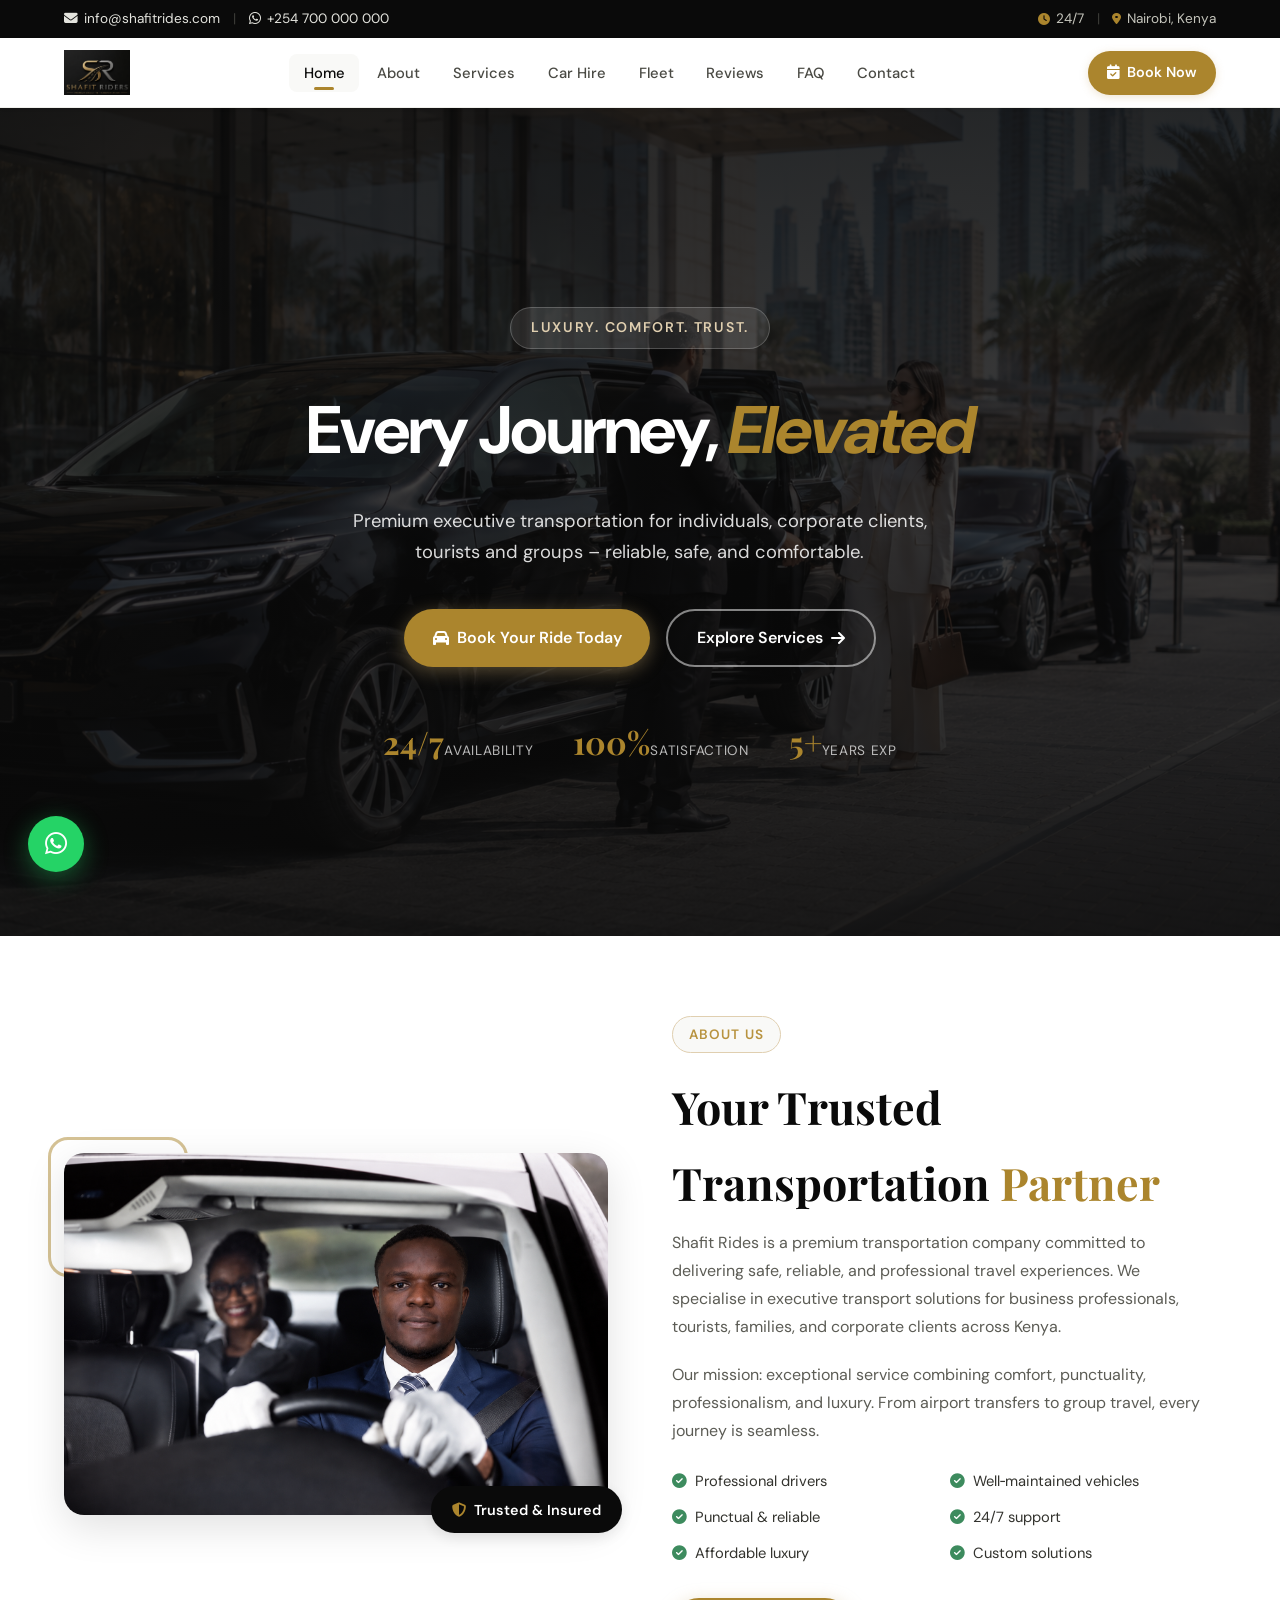
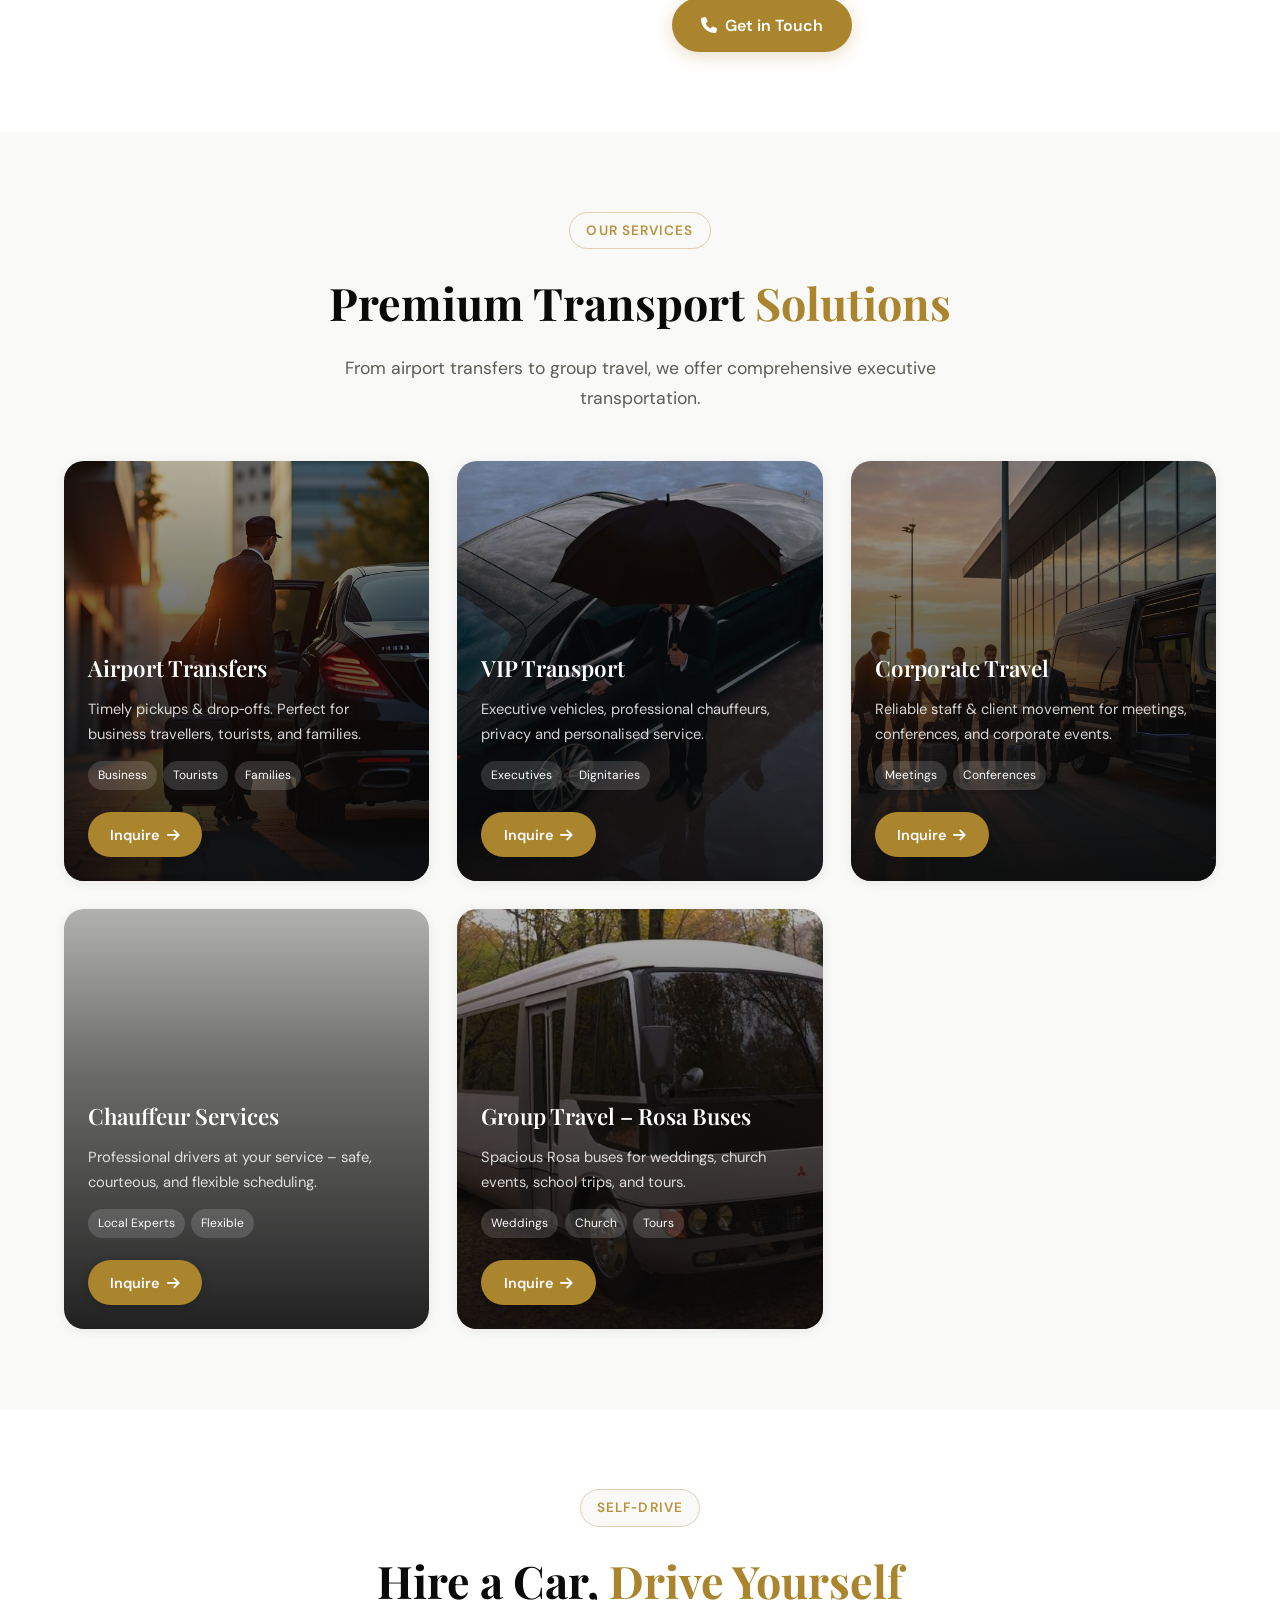
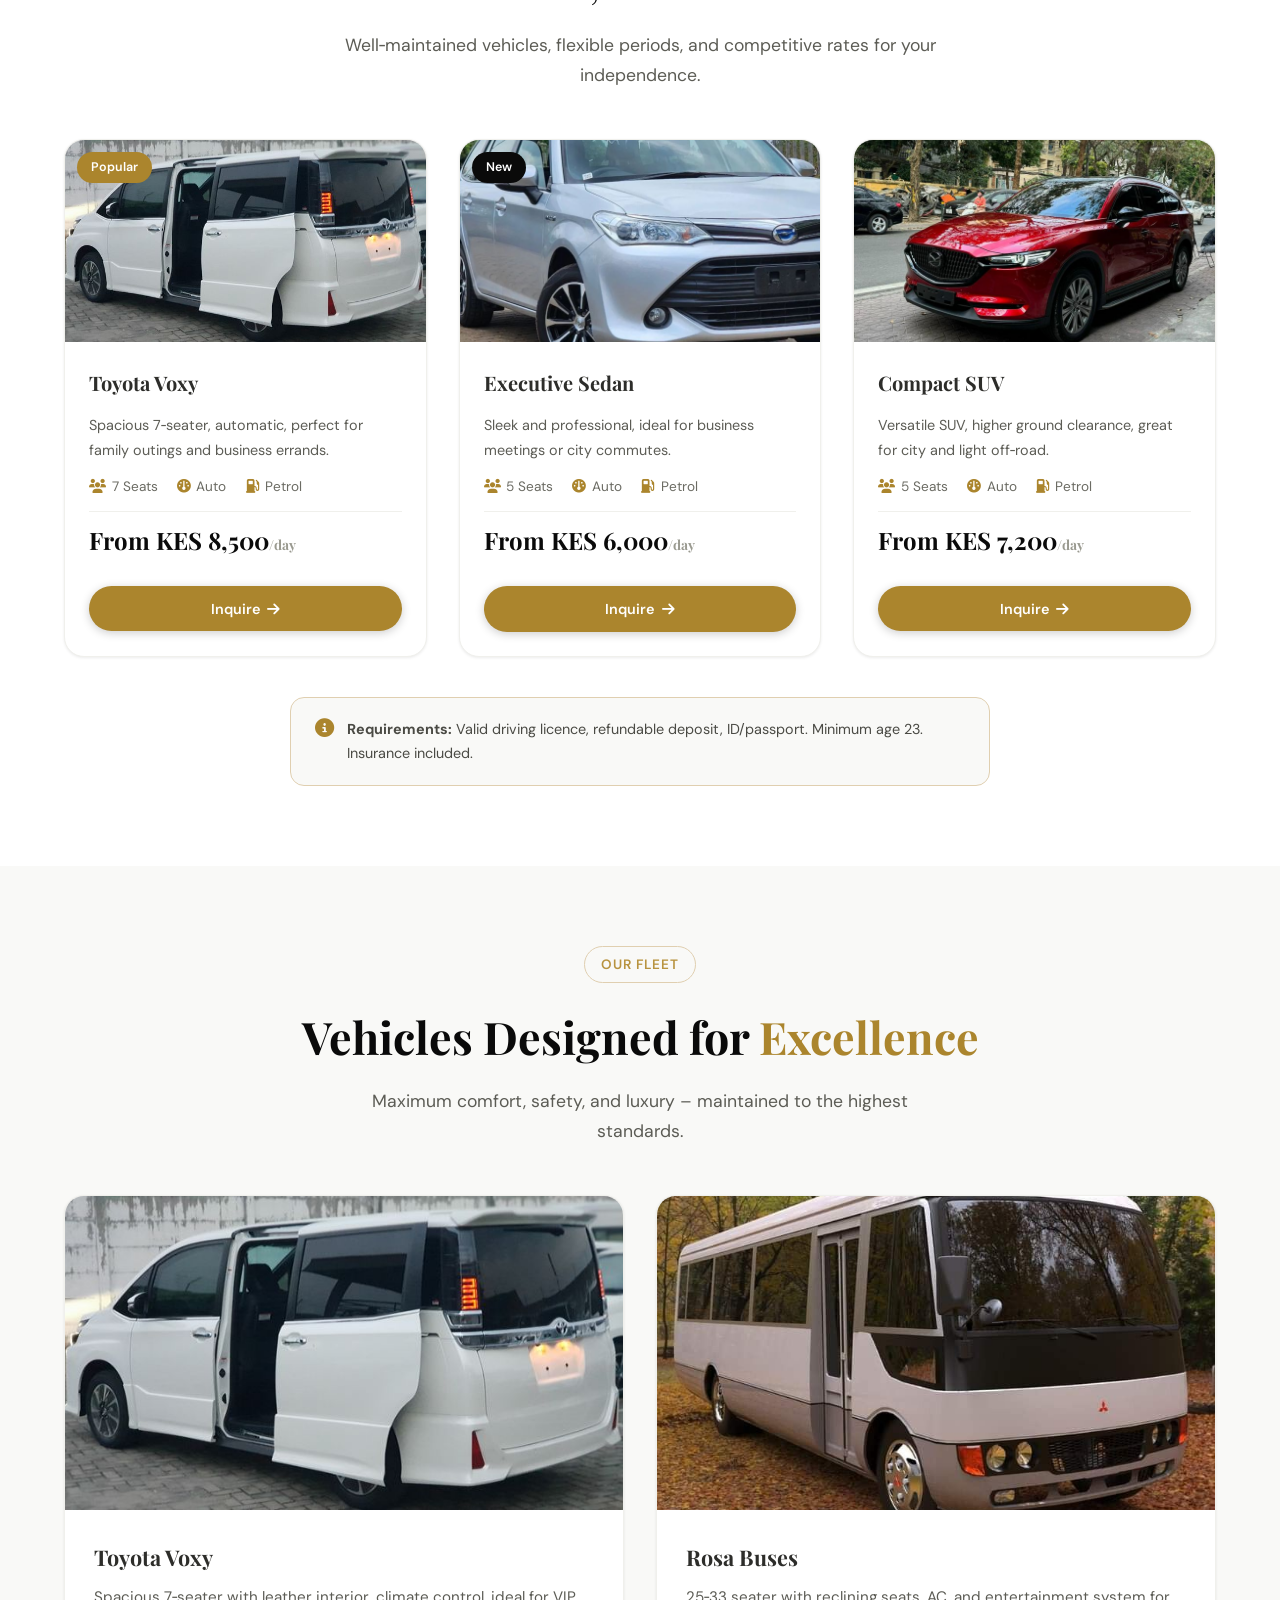
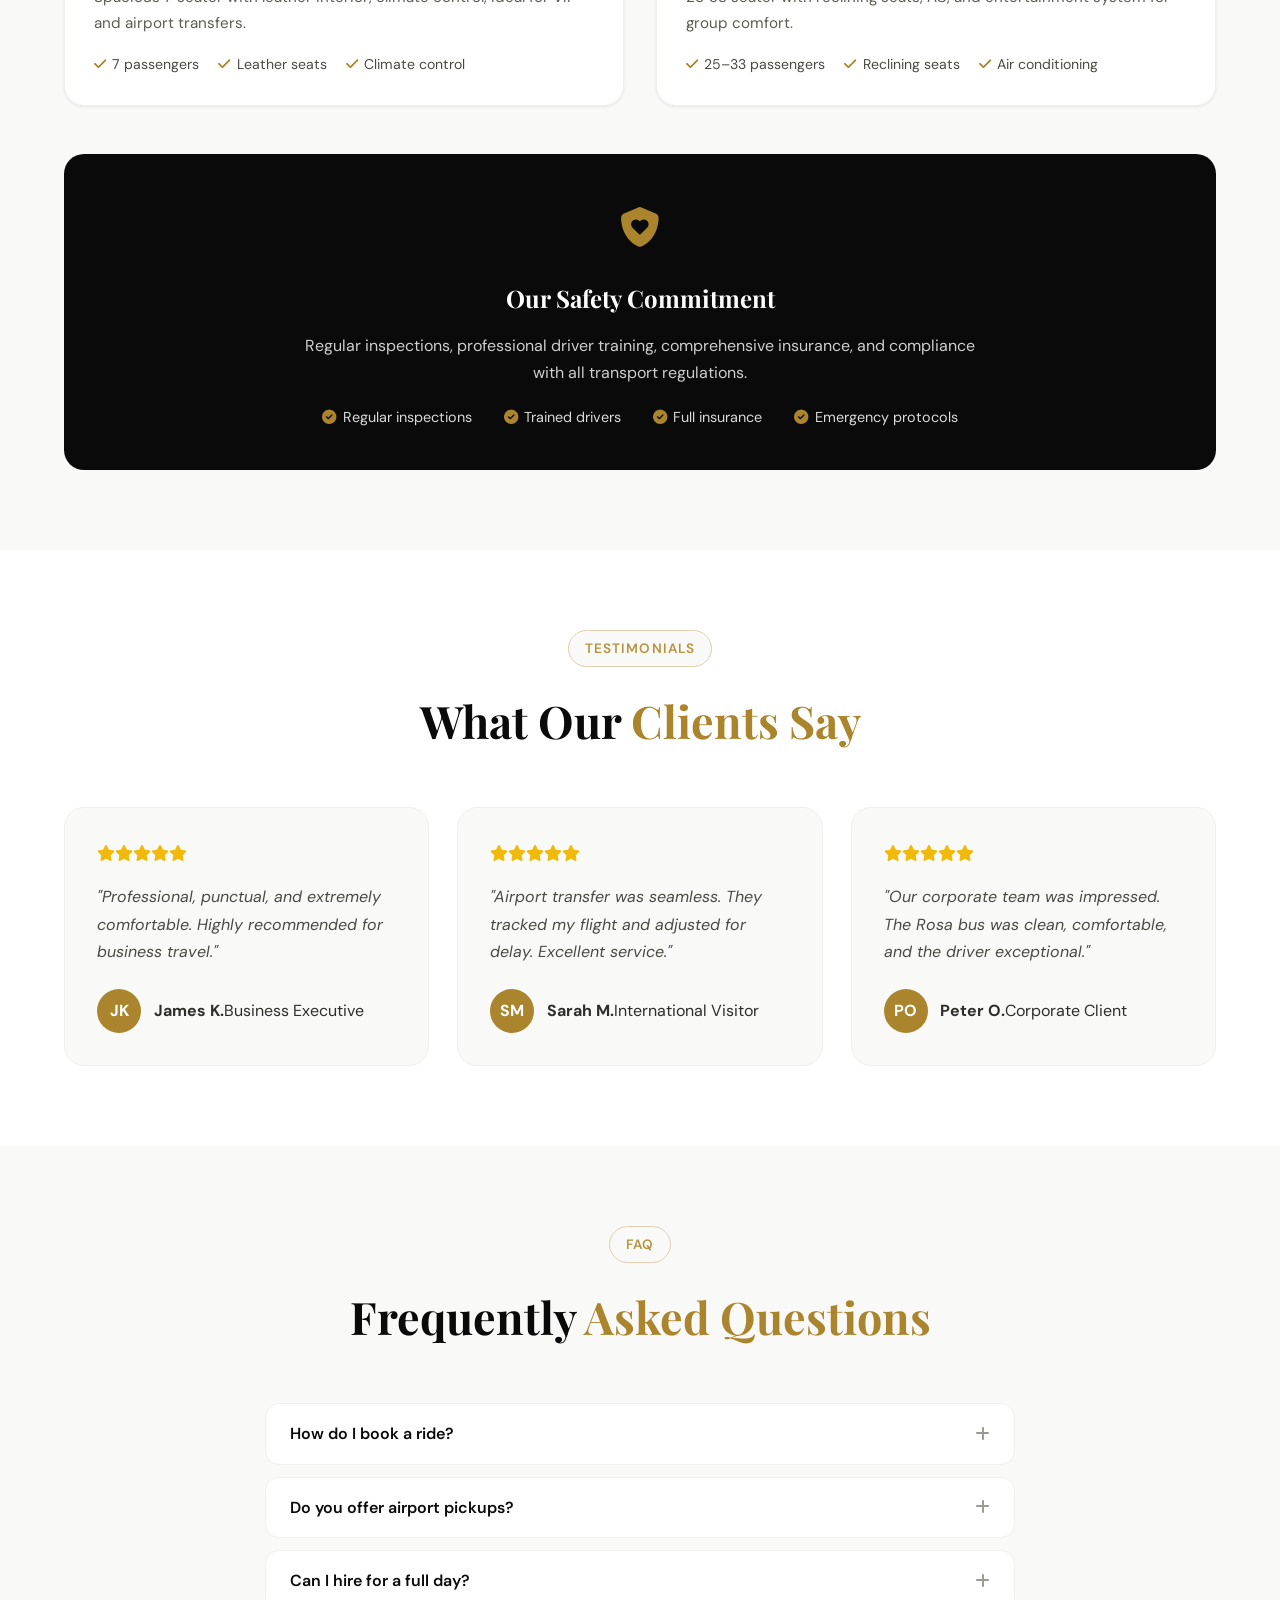
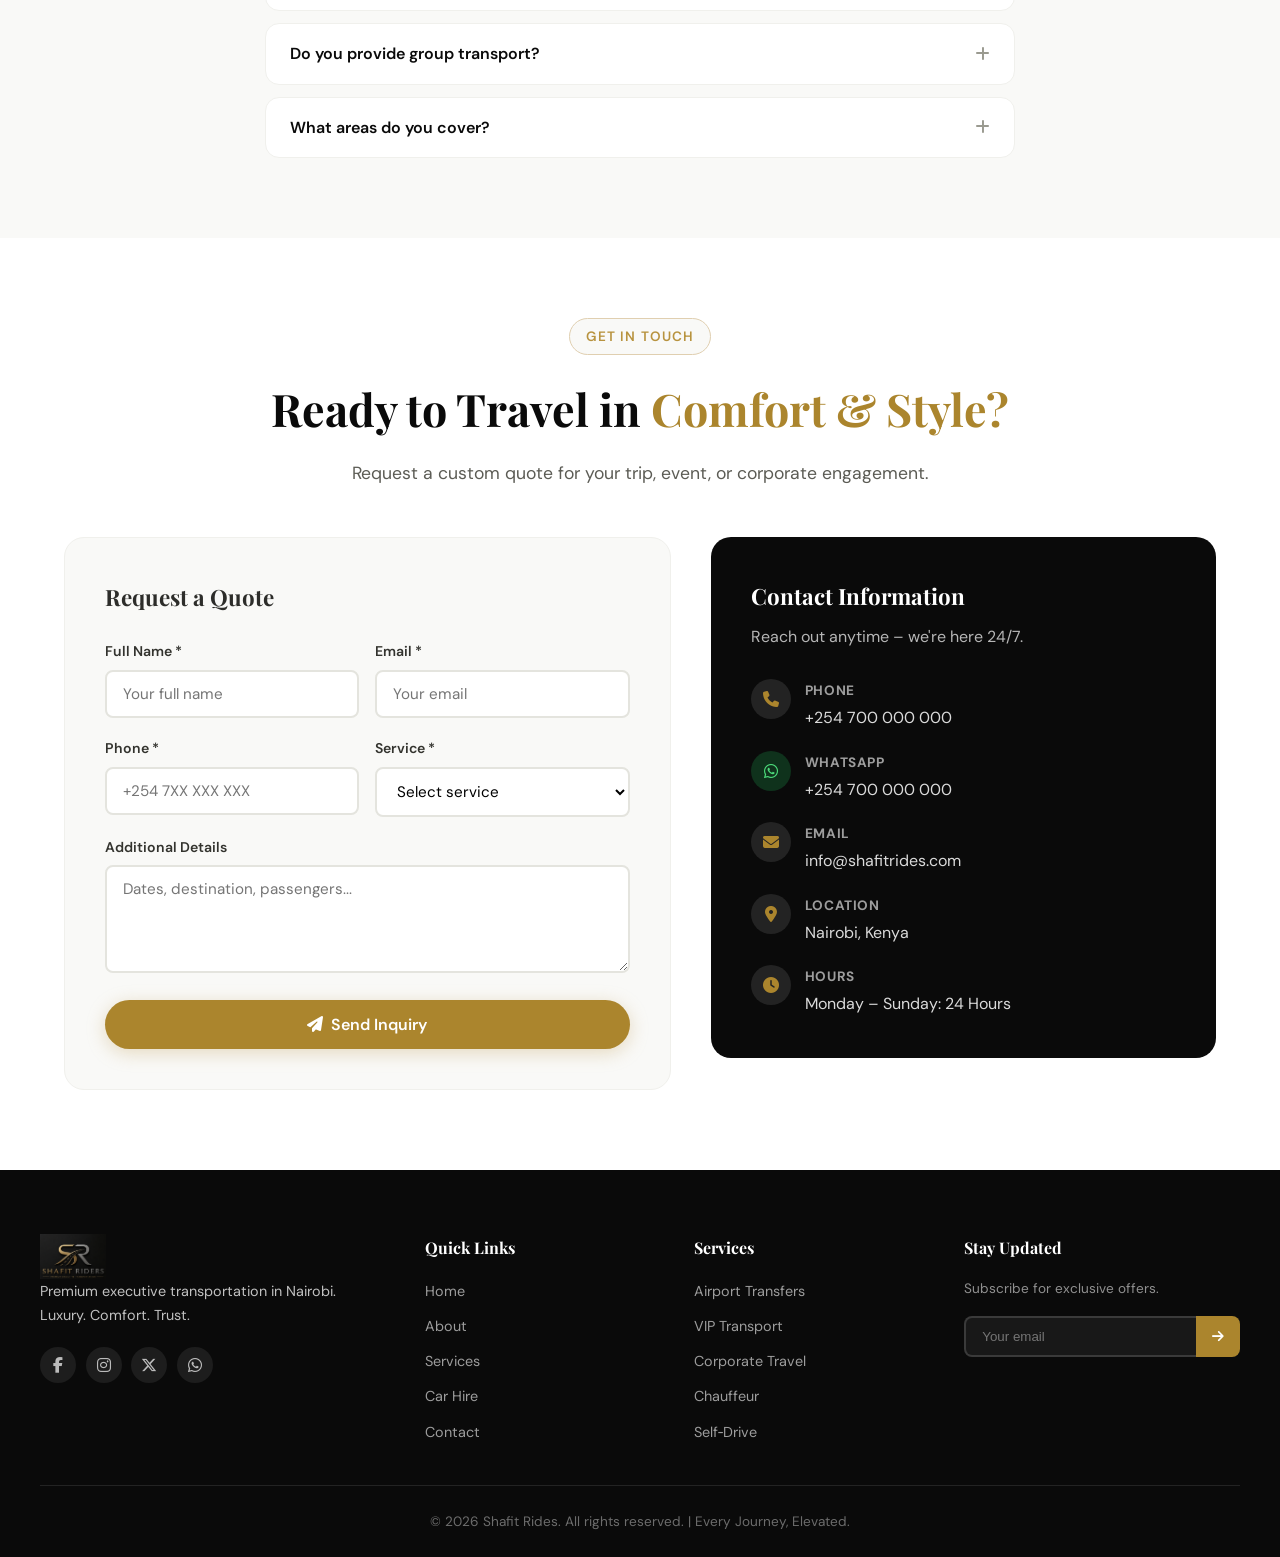
==== index.html @ 2e3053c6 "Initial commit - Shafit Rides website" ====
<!DOCTYPE html>
<html lang="en">
<head>
    <meta charset="UTF-8">
    <!-- Favicon -->
<link rel="icon" type="image/png" sizes="32x32" href="favicon_io/favicon-32x32.png">
<link rel="icon" type="image/png" sizes="16x16" href="favicon_io/favicon-16x16.png">
<link rel="apple-touch-icon" sizes="180x180" href="favicon_io/apple-touch-icon.png">
<link rel="shortcut icon" href="favicon_io/favicon.ico">
    <meta name="viewport" content="width=device-width, initial-scale=1.0">
    <meta name="description" content="Shafit Rides – Premium executive transportation in Nairobi. Airport transfers, VIP chauffeur, corporate travel, group Rosa buses, and self-drive car hire.">
    <title>Shafit Rides | Luxury Executive Transportation – Nairobi</title>
    <link rel="stylesheet" href="style.css">
    <link rel="stylesheet" href="https://cdnjs.cloudflare.com/ajax/libs/font-awesome/6.5.1/css/all.min.css">
    <link href="https://fonts.googleapis.com/css2?family=Inter:wght@300..800&family=Playfair+Display:wght@400..700&family=DM+Sans:opsz,wght@9..40,300..700&display=swap" rel="stylesheet">
</head>
<body>

    <!-- TOP BAR -->
    <div class="top-bar">
        <div class="top-bar-container">
            <div class="top-bar-left">
                <a href="mailto:info@shafitrides.com" class="top-bar-link">
                    <i class="fa-solid fa-envelope"></i>
                    <span class="hide-mobile">info@shafitrides.com</span>
                </a>
                <span class="top-bar-divider hide-mobile">|</span>
                <a href="https://wa.me/254700000000" target="_blank" rel="noopener noreferrer" class="top-bar-link whatsapp-link">
                    <i class="fa-brands fa-whatsapp"></i>
                    <span>+254 700 000 000</span>
                </a>
            </div>
            <div class="top-bar-right hide-mobile">
                <span class="top-bar-text"><i class="fa-solid fa-clock"></i> 24/7</span>
                <span class="top-bar-divider">|</span>
                <span class="top-bar-text"><i class="fa-solid fa-location-dot"></i> Nairobi, Kenya</span>
            </div>
        </div>
    </div>

    <!-- NAVIGATION -->
    <nav class="navbar" id="navbar">
        <div class="nav-container">
            <a href="#home" class="nav-logo">
    <img src="image/shafit_logo.png" alt="Shafit Rides – Luxury Transportation" class="nav-logo-img">
</a>
            <ul class="nav-menu" id="navMenu">
                <li><a href="#home" class="nav-link active">Home</a></li>
                <li><a href="#about" class="nav-link">About</a></li>
                <li><a href="#services" class="nav-link">Services</a></li>
                <li><a href="#car-hire" class="nav-link">Car Hire</a></li>
                <li><a href="#fleet" class="nav-link">Fleet</a></li>
                <li><a href="#testimonials" class="nav-link">Reviews</a></li>
                <li><a href="#faq" class="nav-link">FAQ</a></li>
                <li><a href="#contact" class="nav-link">Contact</a></li>
            </ul>
            <div class="nav-actions">
                <a href="#book-now" class="btn-book-nav">
                    <i class="fa-solid fa-calendar-check"></i>
                    <span class="btn-book-text">Book Now</span>
                </a>
                <button class="hamburger" id="hamburger" aria-label="Menu" aria-expanded="false">
                    <span class="hamburger-line"></span>
                    <span class="hamburger-line"></span>
                    <span class="hamburger-line"></span>
                </button>
            </div>
        </div>
    </nav>

    <!-- HERO -->
    <section class="hero" id="home">
        <div class="hero-overlay"></div>
        <div class="hero-content">
            <span class="hero-tag">Luxury. Comfort. Trust.</span>
            <h1 class="hero-title">Every Journey, <span class="hero-emphasis">Elevated</span></h1>
            <p class="hero-subtitle">Premium executive transportation for individuals, corporate clients, tourists and groups – reliable, safe, and comfortable.</p>
            <div class="hero-buttons">
                <a href="#book-now" class="btn-primary"><i class="fa-solid fa-car"></i> Book Your Ride Today</a>
                <a href="#services" class="btn-secondary">Explore Services <i class="fa-solid fa-arrow-right"></i></a>
            </div>
            <div class="hero-stats">
                <div class="hero-stat"><span class="stat-number">24/7</span><span class="stat-label">Availability</span></div>
                <div class="hero-stat"><span class="stat-number">100%</span><span class="stat-label">Satisfaction</span></div>
                <div class="hero-stat"><span class="stat-number">5+</span><span class="stat-label">Years Exp</span></div>
            </div>
        </div>
    </section>

    <!-- ABOUT -->
    <section class="about" id="about">
        <div class="section-container">
            <div class="about-grid">
                <div class="about-image-wrapper">
                    <div class="about-image">
                        <img src="image/about_us.png" alt="Luxury executive car interior" loading="lazy">
                    </div>
                    <div class="about-image-accent"></div>
                    <div class="about-badge"><i class="fa-solid fa-shield-halved"></i><span>Trusted & Insured</span></div>
                </div>
                <div class="about-content">
                    <span class="section-tag">About Us</span>
                    <h2 class="section-title">Your Trusted Transportation <span class="text-accent">Partner</span></h2>
                    <p class="about-text">Shafit Rides is a premium transportation company committed to delivering safe, reliable, and professional travel experiences. We specialise in executive transport solutions for business professionals, tourists, families, and corporate clients across Kenya.</p>
                    <p class="about-text">Our mission: exceptional service combining comfort, punctuality, professionalism, and luxury. From airport transfers to group travel, every journey is seamless.</p>
                    <div class="about-features">
                        <div class="about-feature"><i class="fa-solid fa-circle-check"></i><span>Professional drivers</span></div>
                        <div class="about-feature"><i class="fa-solid fa-circle-check"></i><span>Well‑maintained vehicles</span></div>
                        <div class="about-feature"><i class="fa-solid fa-circle-check"></i><span>Punctual & reliable</span></div>
                        <div class="about-feature"><i class="fa-solid fa-circle-check"></i><span>24/7 support</span></div>
                        <div class="about-feature"><i class="fa-solid fa-circle-check"></i><span>Affordable luxury</span></div>
                        <div class="about-feature"><i class="fa-solid fa-circle-check"></i><span>Custom solutions</span></div>
                    </div>
                    <a href="#contact" class="btn-primary"><i class="fa-solid fa-phone"></i> Get in Touch</a>
                </div>
            </div>
        </div>
    </section>

    <!-- SERVICES -->
    <section class="services" id="services">
        <div class="section-container">
            <div class="section-header">
                <span class="section-tag">Our Services</span>
                <h2 class="section-title">Premium Transport <span class="text-accent">Solutions</span></h2>
                <p class="section-description">From airport transfers to group travel, we offer comprehensive executive transportation.</p>
            </div>
            <div class="services-grid">
                <!-- Service 1 -->
                <div class="service-card" style="background-image: url('image/airport\ transfer.jpg');">
                    <div class="service-card-overlay"></div>
                    <div class="service-card-content">
                       
                        <h3 class="service-card-title">Airport Transfers</h3>
                        <p class="service-card-description">Timely pickups & drop‑offs. Perfect for business travellers, tourists, and families.</p>
                        <div class="service-card-tags"><span>Business</span><span>Tourists</span><span>Families</span></div>
                        <a href="#contact" class="btn-inquire">Inquire <i class="fa-solid fa-arrow-right"></i></a>
                    </div>
                </div>
                <!-- Service 2 -->
                <div class="service-card" style="background-image: url('image/vip_transport.jpg');">
                    <div class="service-card-overlay"></div>
                    <div class="service-card-content">
                        
                        <h3 class="service-card-title">VIP Transport</h3>
                        <p class="service-card-description">Executive vehicles, professional chauffeurs, privacy and personalised service.</p>
                        <div class="service-card-tags"><span>Executives</span><span>Dignitaries</span></div>
                        <a href="#contact" class="btn-inquire">Inquire <i class="fa-solid fa-arrow-right"></i></a>
                    </div>
                </div>
                <!-- Service 3 -->
                <div class="service-card" style="background-image: url('image/corporate.jpg');">
                    <div class="service-card-overlay"></div>
                    <div class="service-card-content">
                        
                        <h3 class="service-card-title">Corporate Travel</h3>
                        <p class="service-card-description">Reliable staff & client movement for meetings, conferences, and corporate events.</p>
                        <div class="service-card-tags"><span>Meetings</span><span>Conferences</span></div>
                        <a href="#contact" class="btn-inquire">Inquire <i class="fa-solid fa-arrow-right"></i></a>
                    </div>
                </div>
                <!-- Service 4 -->
                <div class="service-card" style="background-image: url('https://images.unsplash.com/photo-1449965408869-eaa3f722e40d?');">
                    <div class="service-card-overlay"></div>
                    <div class="service-card-content">
                        
                        <h3 class="service-card-title">Chauffeur Services</h3>
                        <p class="service-card-description">Professional drivers at your service – safe, courteous, and flexible scheduling.</p>
                        <div class="service-card-tags"><span>Local Experts</span><span>Flexible</span></div>
                        <a href="#contact" class="btn-inquire">Inquire <i class="fa-solid fa-arrow-right"></i></a>
                    </div>
                </div>
                <!-- Service 5 -->
                <div class="service-card" style="background-image: url('image/rosa_bus.jpg');">
                    <div class="service-card-overlay"></div>
                    <div class="service-card-content">
                        
                        <h3 class="service-card-title">Group Travel – Rosa Buses</h3>
                        <p class="service-card-description">Spacious Rosa buses for weddings, church events, school trips, and tours.</p>
                        <div class="service-card-tags"><span>Weddings</span><span>Church</span><span>Tours</span></div>
                        <a href="#contact" class="btn-inquire">Inquire <i class="fa-solid fa-arrow-right"></i></a>
                    </div>
                </div>
            </div>
        </div>
    </section>

    <!-- CAR HIRE (Self-Drive) -->
    <section class="car-hire" id="car-hire">
        <div class="section-container">
            <div class="section-header">
                <span class="section-tag">Self‑Drive</span>
                <h2 class="section-title">Hire a Car, <span class="text-accent">Drive Yourself</span></h2>
                <p class="section-description">Well‑maintained vehicles, flexible periods, and competitive rates for your independence.</p>
            </div>
            <div class="car-hire-grid">
                <div class="hire-card">
                    <div class="hire-card-image"><img src="image/voxy.jpg" alt="Toyota Voxy" loading="lazy"><span class="hire-badge">Popular</span></div>
                    <div class="hire-card-body">
                        <h3 class="hire-card-title">Toyota Voxy</h3>
                        <p class="hire-card-desc">Spacious 7‑seater, automatic, perfect for family outings and business errands.</p>
                        <div class="hire-card-details"><div class="hire-detail"><i class="fa-solid fa-users"></i><span>7 Seats</span></div><div class="hire-detail"><i class="fa-solid fa-gauge"></i><span>Auto</span></div><div class="hire-detail"><i class="fa-solid fa-gas-pump"></i><span>Petrol</span></div></div>
                        <div class="hire-card-pricing"><span class="hire-price">From KES 8,500<span class="hire-period">/day</span></span></div>
                        <a href="#contact" class="btn-inquire btn-inquire-hire">Inquire <i class="fa-solid fa-arrow-right"></i></a>
                    </div>
                </div>
                <div class="hire-card">
                    <div class="hire-card-image"><img src="image/fielder.jpg" alt="Executive Sedan" loading="lazy"><span class="hire-badge hire-badge-new">New</span></div>
                    <div class="hire-card-body">
                        <h3 class="hire-card-title">Executive Sedan</h3>
                        <p class="hire-card-desc">Sleek and professional, ideal for business meetings or city commutes.</p>
                        <div class="hire-card-details"><div class="hire-detail"><i class="fa-solid fa-users"></i><span>5 Seats</span></div><div class="hire-detail"><i class="fa-solid fa-gauge"></i><span>Auto</span></div><div class="hire-detail"><i class="fa-solid fa-gas-pump"></i><span>Petrol</span></div></div>
                        <div class="hire-card-pricing"><span class="hire-price">From KES 6,000<span class="hire-period">/day</span></span></div>
                        <a href="#contact" class="btn-inquire btn-inquire-hire">Inquire <i class="fa-solid fa-arrow-right"></i></a>
                    </div>
                </div>
                <div class="hire-card">
                    <div class="hire-card-image"><img src="image/compact_suv.jpg" alt="Compact SUV" loading="lazy"></div>
                    <div class="hire-card-body">
                        <h3 class="hire-card-title">Compact SUV</h3>
                        <p class="hire-card-desc">Versatile SUV, higher ground clearance, great for city and light off‑road.</p>
                        <div class="hire-card-details"><div class="hire-detail"><i class="fa-solid fa-users"></i><span>5 Seats</span></div><div class="hire-detail"><i class="fa-solid fa-gauge"></i><span>Auto</span></div><div class="hire-detail"><i class="fa-solid fa-gas-pump"></i><span>Petrol</span></div></div>
                        <div class="hire-card-pricing"><span class="hire-price">From KES 7,200<span class="hire-period">/day</span></span></div>
                        <a href="#contact" class="btn-inquire btn-inquire-hire">Inquire <i class="fa-solid fa-arrow-right"></i></a>
                    </div>
                </div>
            </div>
            <div class="car-hire-note">
                <div class="hire-note-card">
                    <i class="fa-solid fa-circle-info"></i>
                    <div><strong>Requirements:</strong> Valid driving licence, refundable deposit, ID/passport. Minimum age 23. Insurance included.</div>
                </div>
            </div>
        </div>
    </section>

    <!-- FLEET -->
    <section class="fleet" id="fleet">
        <div class="section-container">
            <div class="section-header">
                <span class="section-tag">Our Fleet</span>
                <h2 class="section-title">Vehicles Designed for <span class="text-accent">Excellence</span></h2>
                <p class="section-description">Maximum comfort, safety, and luxury – maintained to the highest standards.</p>
            </div>
            <div class="fleet-grid">
                <div class="fleet-card">
                    <div class="fleet-card-image"><img src="image/voxy.jpg" alt="Toyota Voxy" loading="lazy"></div>
                    <div class="fleet-card-body">
                        <h3 class="fleet-card-title">Toyota Voxy</h3>
                        <p class="fleet-card-desc">Spacious 7‑seater with leather interior, climate control, ideal for VIP and airport transfers.</p>
                        <ul class="fleet-features"><li><i class="fa-solid fa-check"></i> 7 passengers</li><li><i class="fa-solid fa-check"></i> Leather seats</li><li><i class="fa-solid fa-check"></i> Climate control</li></ul>
                    </div>
                </div>
                <div class="fleet-card">
                    <div class="fleet-card-image"><img src="image/rosa_bus.jpg" alt="Rosa Bus" loading="lazy"></div>
                    <div class="fleet-card-body">
                        <h3 class="fleet-card-title">Rosa Buses</h3>
                        <p class="fleet-card-desc">25‑33 seater with reclining seats, AC, and entertainment system for group comfort.</p>
                        <ul class="fleet-features"><li><i class="fa-solid fa-check"></i> 25–33 passengers</li><li><i class="fa-solid fa-check"></i> Reclining seats</li><li><i class="fa-solid fa-check"></i> Air conditioning</li></ul>
                    </div>
                </div>
            </div>
            <div class="safety-commitment">
                <div class="safety-card">
                    <div class="safety-icon"><i class="fa-solid fa-shield-heart"></i></div>
                    <h3>Our Safety Commitment</h3>
                    <p>Regular inspections, professional driver training, comprehensive insurance, and compliance with all transport regulations.</p>
                    <div class="safety-list">
                        <span><i class="fa-solid fa-circle-check"></i> Regular inspections</span>
                        <span><i class="fa-solid fa-circle-check"></i> Trained drivers</span>
                        <span><i class="fa-solid fa-circle-check"></i> Full insurance</span>
                        <span><i class="fa-solid fa-circle-check"></i> Emergency protocols</span>
                    </div>
                </div>
            </div>
        </div>
    </section>

    <!-- TESTIMONIALS -->
    <section class="testimonials" id="testimonials">
        <div class="section-container">
            <div class="section-header">
                <span class="section-tag">Testimonials</span>
                <h2 class="section-title">What Our <span class="text-accent">Clients Say</span></h2>
            </div>
            <div class="testimonials-grid">
                <div class="testimonial-card">
                    <div class="testimonial-stars"><i class="fa-solid fa-star"></i><i class="fa-solid fa-star"></i><i class="fa-solid fa-star"></i><i class="fa-solid fa-star"></i><i class="fa-solid fa-star"></i></div>
                    <p class="testimonial-text">"Professional, punctual, and extremely comfortable. Highly recommended for business travel."</p>
                    <div class="testimonial-author"><div class="author-avatar">JK</div><div><strong>James K.</strong><span>Business Executive</span></div></div>
                </div>
                <div class="testimonial-card">
                    <div class="testimonial-stars"><i class="fa-solid fa-star"></i><i class="fa-solid fa-star"></i><i class="fa-solid fa-star"></i><i class="fa-solid fa-star"></i><i class="fa-solid fa-star"></i></div>
                    <p class="testimonial-text">"Airport transfer was seamless. They tracked my flight and adjusted for delay. Excellent service."</p>
                    <div class="testimonial-author"><div class="author-avatar">SM</div><div><strong>Sarah M.</strong><span>International Visitor</span></div></div>
                </div>
                <div class="testimonial-card">
                    <div class="testimonial-stars"><i class="fa-solid fa-star"></i><i class="fa-solid fa-star"></i><i class="fa-solid fa-star"></i><i class="fa-solid fa-star"></i><i class="fa-solid fa-star"></i></div>
                    <p class="testimonial-text">"Our corporate team was impressed. The Rosa bus was clean, comfortable, and the driver exceptional."</p>
                    <div class="testimonial-author"><div class="author-avatar">PO</div><div><strong>Peter O.</strong><span>Corporate Client</span></div></div>
                </div>
            </div>
        </div>
    </section>

    <!-- FAQ -->
    <section class="faq" id="faq">
        <div class="section-container">
            <div class="section-header">
                <span class="section-tag">FAQ</span>
                <h2 class="section-title">Frequently <span class="text-accent">Asked Questions</span></h2>
            </div>
            <div class="faq-list">
                <div class="faq-item">
                    <button class="faq-question" aria-expanded="false"><span>How do I book a ride?</span><i class="fa-solid fa-plus"></i></button>
                    <div class="faq-answer"><p>Via our website, phone, WhatsApp, or email. Just share your travel details and we confirm promptly.</p></div>
                </div>
                <div class="faq-item">
                    <button class="faq-question" aria-expanded="false"><span>Do you offer airport pickups?</span><i class="fa-solid fa-plus"></i></button>
                    <div class="faq-answer"><p>Yes, JKIA, Wilson, and Mombasa. We monitor flights for delays and adjust pickup times.</p></div>
                </div>
                <div class="faq-item">
                    <button class="faq-question" aria-expanded="false"><span>Can I hire for a full day?</span><i class="fa-solid fa-plus"></i></button>
                    <div class="faq-answer"><p>Absolutely. Flexible hourly, half‑day, and full‑day packages available.</p></div>
                </div>
                <div class="faq-item">
                    <button class="faq-question" aria-expanded="false"><span>Do you provide group transport?</span><i class="fa-solid fa-plus"></i></button>
                    <div class="faq-answer"><p>Yes, our Rosa buses carry 25–33 passengers for weddings, church, school trips, and tours.</p></div>
                </div>
                <div class="faq-item">
                    <button class="faq-question" aria-expanded="false"><span>What areas do you cover?</span><i class="fa-solid fa-plus"></i></button>
                    <div class="faq-answer"><p>Nairobi metropolitan area and inter‑city travel across Kenya upon request.</p></div>
                </div>
            </div>
        </div>
    </section>

    <!-- CONTACT / BOOK NOW -->
    <section class="contact" id="book-now">
        <div class="section-container">
            <div class="section-header">
                <span class="section-tag">Get in Touch</span>
                <h2 class="section-title">Ready to Travel in <span class="text-accent">Comfort & Style?</span></h2>
                <p class="section-description">Request a custom quote for your trip, event, or corporate engagement.</p>
            </div>
            <div class="contact-grid">
                <div class="contact-form-wrapper">
                    <form class="contact-form" id="contactForm">
                        <h3 class="form-title">Request a Quote</h3>
                        <div class="form-row">
                            <div class="form-group"><label for="fullName">Full Name *</label><input type="text" id="fullName" name="fullName" placeholder="Your full name" required></div>
                            <div class="form-group"><label for="email">Email *</label><input type="email" id="email" name="email" placeholder="Your email" required></div>
                        </div>
                        <div class="form-row">
                            <div class="form-group"><label for="phone">Phone *</label><input type="tel" id="phone" name="phone" placeholder="+254 7XX XXX XXX" required></div>
                            <div class="form-group"><label for="serviceType">Service *</label><select id="serviceType" name="serviceType" required>
                                <option value="">Select service</option>
                                <option value="airport-transfer">Airport Transfer</option>
                                <option value="vip-transport">VIP Transport</option>
                                <option value="corporate-travel">Corporate Travel</option>
                                <option value="chauffeur">Chauffeur Service</option>
                                <option value="group-travel">Group Travel – Rosa Bus</option>
                                <option value="car-hire">Car Hire – Self‑Drive</option>
                                <option value="other">Other</option>
                            </select></div>
                        </div>
                        <div class="form-group"><label for="message">Additional Details</label><textarea id="message" name="message" rows="4" placeholder="Dates, destination, passengers..."></textarea></div>
                        <button type="submit" class="btn-primary btn-submit"><i class="fa-solid fa-paper-plane"></i> Send Inquiry</button>
                    </form>
                </div>
                <div class="contact-info-wrapper">
                    <div class="contact-info-card">
                        <h3>Contact Information</h3>
                        <p>Reach out anytime – we're here 24/7.</p>
                        <div class="contact-info-list">
                            <a href="tel:+254700000000" class="contact-info-item"><div class="contact-icon"><i class="fa-solid fa-phone"></i></div><div><strong>Phone</strong><span>+254 700 000 000</span></div></a>
                            <a href="https://wa.me/254700000000" target="_blank" rel="noopener" class="contact-info-item"><div class="contact-icon whatsapp-icon"><i class="fa-brands fa-whatsapp"></i></div><div><strong>WhatsApp</strong><span>+254 700 000 000</span></div></a>
                            <a href="mailto:info@shafitrides.com" class="contact-info-item"><div class="contact-icon"><i class="fa-solid fa-envelope"></i></div><div><strong>Email</strong><span>info@shafitrides.com</span></div></a>
                            <div class="contact-info-item"><div class="contact-icon"><i class="fa-solid fa-location-dot"></i></div><div><strong>Location</strong><span>Nairobi, Kenya</span></div></div>
                            <div class="contact-info-item"><div class="contact-icon"><i class="fa-solid fa-clock"></i></div><div><strong>Hours</strong><span>Monday – Sunday: 24 Hours</span></div></div>
                        </div>
                    </div>
                </div>
            </div>
        </div>
    </section>

    <!-- FOOTER -->
    <footer class="footer">
        <div class="footer-container">
            <div class="footer-grid">
                <div class="footer-brand">
                       <a href="#home" class="nav-logo">
    <img src="image/shafit_logo.png" alt="Shafit Rides – Luxury Transportation" class="nav-logo-img">
</a>
                    <p>Premium executive transportation in Nairobi. Luxury. Comfort. Trust.</p>
                    <div class="footer-socials">
                        <a href="#" aria-label="Facebook"><i class="fa-brands fa-facebook-f"></i></a>
                        <a href="#" aria-label="Instagram"><i class="fa-brands fa-instagram"></i></a>
                        <a href="#" aria-label="X"><i class="fa-brands fa-x-twitter"></i></a>
                        <a href="https://wa.me/254700000000" target="_blank" rel="noopener" aria-label="WhatsApp"><i class="fa-brands fa-whatsapp"></i></a>
                    </div>
                </div>
                <div class="footer-links">
                    <h4>Quick Links</h4>
                    <ul>
                        <li><a href="#home">Home</a></li><li><a href="#about">About</a></li><li><a href="#services">Services</a></li><li><a href="#car-hire">Car Hire</a></li><li><a href="#contact">Contact</a></li>
                    </ul>
                </div>
                <div class="footer-links">
                    <h4>Services</h4>
                    <ul>
                        <li><a href="#services">Airport Transfers</a></li><li><a href="#services">VIP Transport</a></li><li><a href="#services">Corporate Travel</a></li><li><a href="#services">Chauffeur</a></li><li><a href="#car-hire">Self‑Drive</a></li>
                    </ul>
                </div>
                <div class="footer-newsletter">
                    <h4>Stay Updated</h4>
                    <p>Subscribe for exclusive offers.</p>
                    <form class="newsletter-form" id="newsletterForm">
                        <input type="email" placeholder="Your email" required>
                        <button type="submit"><i class="fa-solid fa-arrow-right"></i></button>
                    </form>
                </div>
            </div>
            <div class="footer-bottom">
                <p>&copy; <span id="currentYear"></span> Shafit Rides. All rights reserved. | Every Journey, Elevated.</p>
            </div>
        </div>
    </footer>

    <!-- Floating buttons -->
    <a href="https://wa.me/254700000000" target="_blank" rel="noopener" class="whatsapp-float" aria-label="Chat on WhatsApp"><i class="fa-brands fa-whatsapp"></i></a>
    <button class="back-to-top" id="backToTop" aria-label="Back to top"><i class="fa-solid fa-chevron-up"></i></button>

    <script src="script.js"></script>
</body>
</html>
---- style.css ----
/* ============================================================
   SHAFIT RIDES – BLACK & GOLD RESPONSIVE STYLESHEET (v3)
   Images fully responsive on all screens
   ============================================================ */
:root {
    --black: #0a0a0a;
    --black-light: #1a1a1a;
    --gold: #ab852d;
    --gold-dark: #b8933f;
    --gold-light: #e0cfb0;
    --white: #ffffff;
    --off-white: #fafaf8;
    --gray-50: #f9f9f7;
    --gray-100: #f0f0ec;
    --gray-200: #e4e4de;
    --gray-300: #c5c5bc;
    --gray-400: #9a9a90;
    --gray-500: #6b6b63;
    --gray-600: #4a4a44;
    --gray-700: #33332e;
    --gray-800: #1e1e1b;
    --text-dark: #2d2d2a;
    --text-light: #5c5c55;
    --font-heading: 'Playfair Display', Georgia, serif;
    --font-body: 'DM Sans', 'Inter', Helvetica, sans-serif;
    --shadow-sm: 0 1px 3px rgba(0,0,0,0.08);
    --shadow-md: 0 4px 16px rgba(0,0,0,0.1);
    --shadow-lg: 0 12px 40px rgba(0,0,0,0.12);
    --radius-sm: 8px;
    --radius-md: 14px;
    --radius-lg: 20px;
    --radius-full: 9999px;
    --navbar-height: 70px;
    --topbar-height: 38px;
    --transition: 0.3s ease;
}

* { margin:0; padding:0; box-sizing:border-box; }
html { scroll-behavior: smooth; scroll-padding-top: calc(var(--navbar-height) + var(--topbar-height) + 10px); font-size:16px; }
body { font-family: var(--font-body); color: var(--text-dark); background: var(--off-white); line-height:1.7; -webkit-font-smoothing:antialiased; overflow-x:hidden; }
img { max-width:100%; height:auto; display:block; }
a { text-decoration:none; color:inherit; }
ul { list-style:none; }
button { cursor:pointer; border:none; font-family:inherit; background:none; touch-action:manipulation; }

.section-container { max-width:1200px; margin:0 auto; padding:5rem 1.5rem; }
.section-tag { display:inline-block; font-size:0.85rem; font-weight:600; text-transform:uppercase; letter-spacing:0.08em; color:var(--gold-dark); background:var(--gray-50); padding:6px 16px; border-radius:var(--radius-full); margin-bottom:1rem; border:1px solid var(--gold-light); }
.section-title { font-family:var(--font-heading); font-size:clamp(2rem, 4vw, 2.8rem); color:var(--black); margin-bottom:0.5rem; }
.text-accent { color:var(--gold); }
.section-description { color:var(--text-light); max-width:620px; margin:0.75rem auto 0; font-size:1.1rem; }
.section-header { text-align:center; margin-bottom:3rem; }

/* Top Bar */
.top-bar { background:var(--black); color:var(--white); font-size:0.85rem; height:var(--topbar-height); display:flex; align-items:center; position:relative; z-index:1001; }
.top-bar-container { max-width:1200px; margin:0 auto; padding:0 1.5rem; width:100%; display:flex; justify-content:space-between; align-items:center; flex-wrap:wrap; gap:0.5rem; }
.top-bar-left, .top-bar-right { display:flex; align-items:center; gap:0.6rem; flex-wrap:wrap; }
.top-bar-link { color:var(--gray-200); display:flex; align-items:center; gap:0.4rem; font-weight:400; transition:color var(--transition); }
.top-bar-link:hover { color:var(--gold-light); }
.whatsapp-link:hover { color:#4cda7a; }
.top-bar-divider { color:var(--gray-500); opacity:0.5; margin:0 0.2rem; }
.top-bar-text { color:var(--gray-300); display:flex; align-items:center; gap:0.35rem; }
.top-bar-text i { color:var(--gold); font-size:0.75rem; }

/* Navigation */
.navbar {
    background: var(--white);
    position: sticky;
    top: 0;
    z-index: 1100;
    height: var(--navbar-height);
    box-shadow: var(--shadow-sm);
    border-bottom: 1px solid var(--gray-100);
    transition: box-shadow var(--transition);
}
.navbar.scrolled { box-shadow: var(--shadow-md); }
.nav-container { max-width:1200px; margin:0 auto; padding:0 1.5rem; height:100%; display:flex; align-items:center; justify-content:space-between; }

.nav-logo { display:flex; align-items:center; gap:0.5rem; font-family:var(--font-heading); font-size:1.5rem; font-weight:700; color:var(--black); }
.logo-icon { font-size:1.3rem; color:var(--gold); }
.logo-highlight { color:var(--gold); }

.nav-menu {
    display: flex;
    align-items: center;
    gap: 0.25rem;
}
.nav-link {
    padding: 0.55rem 0.9rem;
    font-size: 0.92rem;
    font-weight: 500;
    color: var(--gray-600);
    border-radius: var(--radius-sm);
    transition: all var(--transition);
    white-space: nowrap;
    position: relative;
}
.nav-link:hover,
.nav-link.active {
    color: var(--black);
    background: var(--gray-50);
}
.nav-link.active::after {
    content: '';
    position: absolute;
    bottom: 2px;
    left: 50%;
    transform: translateX(-50%);
    width: 20px;
    height: 3px;
    background: var(--gold);
    border-radius: var(--radius-full);
}

/* Nav actions */
.nav-actions {
    display: flex;
    align-items: center;
    gap: 0.75rem;
}
.btn-book-nav {
    display: inline-flex;
    align-items: center;
    gap: 0.4rem;
    background: var(--gold);
    color: var(--white);
    padding: 0.6rem 1.2rem;
    border-radius: var(--radius-full);
    font-weight: 600;
    font-size: 0.9rem;
    white-space: nowrap;
    box-shadow: 0 2px 8px rgba(201,169,110,0.3);
    transition: all var(--transition);
    touch-action: manipulation;
    min-width: 44px;
    min-height: 44px;
    justify-content: center;
}
.btn-book-nav:hover {
    background: var(--gold-dark);
    box-shadow: 0 4px 16px rgba(201,169,110,0.5);
    transform: translateY(-1px);
}

/* Hamburger */
.hamburger {
    display: none;
    flex-direction: column;
    justify-content: center;
    gap: 5px;
    padding: 12px;
    border-radius: var(--radius-sm);
    background: transparent;
    transition: background var(--transition);
    min-width: 48px;
    min-height: 48px;
}
.hamburger-line {
    width: 24px;
    height: 2.5px;
    background: var(--black);
    border-radius: 2px;
    transition: all var(--transition);
    pointer-events: none;
}
.hamburger.active .hamburger-line:nth-child(1) { transform: rotate(45deg) translate(5px,5px); }
.hamburger.active .hamburger-line:nth-child(2) { opacity:0; }
.hamburger.active .hamburger-line:nth-child(3) { transform: rotate(-45deg) translate(5px,-5px); }

/* ---------- HERO ---------- */
.hero { min-height:92vh; background:url('image/hero.png') center/cover no-repeat; position:relative; display:flex; align-items:center; justify-content:center; text-align:center; padding:6rem 1.5rem 4rem; }
.hero-overlay { position:absolute; inset:0; background:linear-gradient(180deg, rgba(10,10,10,0.87) 0%, rgba(10,10,10,0.78) 50%, rgba(10,10,10,0.92) 100%); }
.hero-content { position:relative; z-index:2; max-width:780px; color:var(--white); }
.hero-tag { display:inline-block; font-size:0.88rem; font-weight:600; text-transform:uppercase; letter-spacing:0.12em; color:var(--gold-light); background:rgba(255,255,255,0.1); padding:8px 20px; border-radius:var(--radius-full); margin-bottom:1.5rem; border:1px solid rgba(255,255,255,0.2); }
.hero-title { font-size:clamp(2.6rem,6vw,4.2rem); font-weight:700; color:var(--white); margin-bottom:1.2rem; letter-spacing:-0.03em; }
.hero-emphasis { color:var(--gold); font-style:italic; }
.hero-subtitle { font-size:1.15rem; color:rgba(255,255,255,0.85); margin-bottom:2.5rem; max-width:600px; margin-left:auto; margin-right:auto; }
.hero-buttons { display:flex; gap:1rem; flex-wrap:wrap; justify-content:center; margin-bottom:3rem; }
.btn-primary { display:inline-flex; align-items:center; gap:0.5rem; background:var(--gold); color:var(--white); padding:0.85rem 1.8rem; border-radius:var(--radius-full); font-weight:600; font-size:1rem; box-shadow:0 4px 18px rgba(201,169,110,0.4); transition:all var(--transition); }
.btn-primary:hover { background:var(--gold-dark); transform:translateY(-2px); box-shadow:0 6px 24px rgba(201,169,110,0.6); }
.btn-secondary { display:inline-flex; align-items:center; gap:0.5rem; background:transparent; color:var(--white); padding:0.85rem 1.8rem; border-radius:var(--radius-full); font-weight:600; font-size:1rem; border:2px solid rgba(255,255,255,0.5); transition:all var(--transition); }
.btn-secondary:hover { border-color:var(--white); background:rgba(255,255,255,0.1); transform:translateY(-2px); }
.hero-stats { display:flex; gap:2.5rem; justify-content:center; flex-wrap:wrap; }
.hero-stat { text-align:center; }
.stat-number { font-family:var(--font-heading); font-size:2rem; font-weight:700; color:var(--gold); }
.stat-label { font-size:0.85rem; color:rgba(255,255,255,0.7); text-transform:uppercase; letter-spacing:0.05em; }

/* ---------- ABOUT ---------- */
.about { background:var(--white); }
.about-grid { display:grid; grid-template-columns:1fr 1fr; gap:4rem; align-items:center; }
.about-image-wrapper { position:relative; }
.about-image { border-radius:var(--radius-lg); overflow:hidden; box-shadow:var(--shadow-lg); position:relative; z-index:2; }
.about-image img { width:100%; height:auto; max-height:480px; object-fit:cover; transition:transform 0.6s; }  /* changed: height auto, max-height for larger screens */
.about-image:hover img { transform:scale(1.04); }
.about-image-accent { position:absolute; top:-16px; left:-16px; width:140px; height:140px; border:3px solid var(--gold); border-radius:var(--radius-lg); z-index:1; opacity:0.5; }
.about-badge { position:absolute; bottom:-18px; right:-14px; background:var(--black); color:var(--white); padding:0.7rem 1.3rem; border-radius:var(--radius-full); display:flex; align-items:center; gap:0.5rem; font-weight:600; font-size:0.9rem; z-index:3; box-shadow:var(--shadow-md); }
.about-badge i { color:var(--gold); }
.about-text { color:var(--text-light); margin-bottom:1.2rem; line-height:1.75; }
.about-features { display:grid; grid-template-columns:1fr 1fr; gap:0.7rem; margin:1.5rem 0 2rem; }
.about-feature { display:flex; align-items:center; gap:0.5rem; font-size:0.92rem; color:var(--gray-700); }
.about-feature i { color:#3d8b5e; }

/* ---------- SERVICES CARDS ---------- */
.services { background:var(--gray-50); }
.services-grid { display:grid; grid-template-columns:repeat(auto-fill, minmax(340px, 1fr)); gap:1.75rem; }
.service-card { position:relative; background-size:cover; background-position:center; border-radius:var(--radius-lg); min-height:420px; display:flex; flex-direction:column; justify-content:flex-end; overflow:hidden; box-shadow:0 2px 12px rgba(0,0,0,0.07); transition:all var(--transition); }
.service-card:hover { transform:translateY(-6px); box-shadow:var(--shadow-lg); }
.service-card-overlay { position:absolute; inset:0; background:linear-gradient(180deg, rgba(10,10,10,0.3) 0%, rgba(10,10,10,0.6) 40%, rgba(10,10,10,0.9) 100%); }
.service-card-content { position:relative; z-index:2; padding:2rem 1.5rem 1.5rem; color:var(--white); display:flex; flex-direction:column; gap:0.6rem; }
.service-icon { width:44px; height:44px; background:var(--gold); border-radius:var(--radius-sm); display:flex; align-items:center; justify-content:center; font-size:1.1rem; margin-bottom:0.3rem; }
.service-card-title { font-family:var(--font-heading); font-size:1.4rem; font-weight:600; }
.service-card-description { font-size:0.92rem; color:rgba(255,255,255,0.82); }
.service-card-tags { display:flex; flex-wrap:wrap; gap:0.4rem; margin-top:0.3rem; }
.service-card-tags span { font-size:0.75rem; background:rgba(255,255,255,0.15); padding:4px 10px; border-radius:var(--radius-full); }
.btn-inquire { display:inline-flex; align-items:center; gap:0.4rem; background:var(--gold); color:var(--white); padding:0.65rem 1.4rem; border-radius:var(--radius-full); font-weight:600; font-size:0.9rem; margin-top:0.8rem; align-self:flex-start; box-shadow:0 2px 10px rgba(0,0,0,0.2); transition:all var(--transition); }
.btn-inquire:hover { background:var(--gold-dark); transform:translateY(-2px); }

/* ---------- CAR HIRE (self‑drive) ---------- */
.car-hire { background:var(--white); }
.car-hire-grid { display:grid; grid-template-columns:repeat(auto-fill, minmax(320px, 1fr)); gap:2rem; margin-bottom:2.5rem; }
.hire-card { background:var(--white); border-radius:var(--radius-lg); overflow:hidden; box-shadow:var(--shadow-sm); border:1px solid var(--gray-100); transition:all var(--transition); }
.hire-card:hover { transform:translateY(-5px); box-shadow:var(--shadow-lg); }

/* ---------- RESPONSIVE IMAGE CONTAINERS ---------- */
/* Car hire images – aspect ratio 16:9 */
.hire-card-image {
    position: relative;
    width: 100%;
    padding-bottom: 56.25%; /* 16:9 */
    overflow: hidden;
}
.hire-card-image img {
    position: absolute;
    top: 0;
    left: 0;
    width: 100%;
    height: 100%;
    object-fit: cover;
    transition: transform 0.5s;
}
.hire-card:hover .hire-card-image img { transform:scale(1.06); }

.hire-badge {
    position: absolute;
    top: 12px;
    left: 12px;
    background: var(--gold);
    color: var(--white);
    padding: 5px 14px;
    border-radius: var(--radius-full);
    font-size: 0.78rem;
    font-weight: 600;
    z-index: 2;
}
.hire-badge-new { background: var(--black); }
.hire-card-body { padding:1.5rem; display:flex; flex-direction:column; gap:0.8rem; }
.hire-card-title { font-family:var(--font-heading); font-size:1.25rem; }
.hire-card-desc { font-size:0.9rem; color:var(--text-light); }
.hire-card-details { display:flex; gap:1.2rem; flex-wrap:wrap; }
.hire-detail { display:flex; align-items:center; gap:0.35rem; font-size:0.85rem; color:var(--gray-500); }
.hire-detail i { color:var(--gold); }
.hire-card-pricing { padding-top:0.5rem; border-top:1px solid var(--gray-100); }
.hire-price { font-family:var(--font-heading); font-size:1.5rem; font-weight:700; color:var(--black); }
.hire-period { font-size:0.85rem; color:var(--gray-400); }
.btn-inquire-hire { width:100%; justify-content:center; }

.car-hire-note { max-width:700px; margin:0 auto; }
.hire-note-card { display:flex; gap:0.8rem; background:var(--gray-50); padding:1.2rem 1.5rem; border-radius:var(--radius-md); border:1px solid var(--gold-light); font-size:0.9rem; color:var(--gray-600); }
.hire-note-card i { color:var(--gold); font-size:1.2rem; margin-top:2px; }

/* ---------- FLEET ---------- */
.fleet { background:var(--gray-50); }
.fleet-grid { display:grid; grid-template-columns:repeat(auto-fit, minmax(380px, 1fr)); gap:2rem; margin-bottom:3rem; }
.fleet-card { background:var(--white); border-radius:var(--radius-lg); overflow:hidden; box-shadow:var(--shadow-sm); border:1px solid var(--gray-100); transition:all var(--transition); }
.fleet-card:hover { box-shadow:var(--shadow-md); }

/* Fleet images – aspect ratio 16:9 */
.fleet-card-image {
    position: relative;
    width: 100%;
    padding-bottom: 56.25%;
    overflow: hidden;
}
.fleet-card-image img {
    position: absolute;
    top: 0;
    left: 0;
    width: 100%;
    height: 100%;
    object-fit: cover;
    transition: transform 0.5s;
}
.fleet-card:hover .fleet-card-image img { transform:scale(1.05); }

.fleet-card-body { padding:1.8rem; }
.fleet-card-title { font-family:var(--font-heading); font-size:1.35rem; margin-bottom:0.6rem; }
.fleet-card-desc { font-size:0.95rem; color:var(--text-light); margin-bottom:1rem; }
.fleet-features { display:flex; flex-wrap:wrap; gap:0.5rem 1.2rem; }
.fleet-features li { font-size:0.88rem; color:var(--gray-600); display:flex; align-items:center; gap:0.4rem; }
.fleet-features i { color:var(--gold); }

/* Safety */
.safety-commitment { margin-top:1rem; }
.safety-card { background:var(--black); color:var(--white); padding:2.5rem; border-radius:var(--radius-lg); text-align:center; }
.safety-icon { font-size:2.5rem; color:var(--gold); margin-bottom:1rem; }
.safety-card h3 { color:var(--white); font-family:var(--font-heading); font-size:1.5rem; margin-bottom:0.8rem; }
.safety-card p { color:rgba(255,255,255,0.8); max-width:700px; margin:0 auto 1.2rem; }
.safety-list { display:flex; flex-wrap:wrap; justify-content:center; gap:1rem 2rem; }
.safety-list span { display:flex; align-items:center; gap:0.4rem; font-size:0.9rem; color:rgba(255,255,255,0.85); }
.safety-list i { color:var(--gold); }

/* Testimonials */
.testimonials { background:var(--white); }
.testimonials-grid { display:grid; grid-template-columns:repeat(auto-fit, minmax(300px, 1fr)); gap:1.75rem; }
.testimonial-card { background:var(--gray-50); padding:2rem; border-radius:var(--radius-lg); border:1px solid var(--gray-100); transition:box-shadow var(--transition); }
.testimonial-card:hover { box-shadow:var(--shadow-md); }
.testimonial-stars { color:#f0b90b; margin-bottom:1rem; }
.testimonial-text { font-size:1rem; color:var(--gray-600); font-style:italic; margin-bottom:1.5rem; }
.testimonial-author { display:flex; align-items:center; gap:0.8rem; }
.author-avatar { width:44px; height:44px; border-radius:50%; background:var(--gold); color:var(--white); display:flex; align-items:center; justify-content:center; font-weight:700; }

/* FAQ */
.faq { background:var(--gray-50); }
.faq-list { max-width:750px; margin:0 auto; display:flex; flex-direction:column; gap:0.75rem; }
.faq-item { background:var(--white); border-radius:var(--radius-md); border:1px solid var(--gray-100); overflow:hidden; }
.faq-question { width:100%; display:flex; justify-content:space-between; align-items:center; padding:1.2rem 1.5rem; font-size:1rem; font-weight:600; color:var(--black); text-align:left; transition:color var(--transition); }
.faq-question:hover { color:var(--gold-dark); }
.faq-question i { transition:transform var(--transition); color:var(--gray-400); }
.faq-question[aria-expanded="true"] i { transform:rotate(45deg); color:var(--gold); }
.faq-answer { max-height:0; overflow:hidden; transition:max-height 0.4s ease, padding 0.4s ease; }
.faq-answer.open { max-height:200px; }
.faq-answer p { padding:0 1.5rem 1.2rem; color:var(--text-light); }

/* Contact */
.contact { background:var(--white); }
.contact-grid { display:grid; grid-template-columns:1.2fr 1fr; gap:2.5rem; align-items:start; }
.contact-form-wrapper { background:var(--gray-50); padding:2.5rem; border-radius:var(--radius-lg); border:1px solid var(--gray-100); }
.form-title { font-family:var(--font-heading); font-size:1.4rem; margin-bottom:1.5rem; }
.form-row { display:grid; grid-template-columns:1fr 1fr; gap:1rem; }
.form-group { margin-bottom:1.2rem; display:flex; flex-direction:column; gap:0.35rem; }
.form-group label { font-weight:600; font-size:0.88rem; color:var(--gray-700); }
.form-group input, .form-group select, .form-group textarea { padding:0.75rem 1rem; border:2px solid var(--gray-200); border-radius:var(--radius-sm); font-family:var(--font-body); font-size:0.95rem; background:var(--white); transition:border-color var(--transition); }
.form-group input:focus, .form-group select:focus, .form-group textarea:focus { outline:none; border-color:var(--gold); box-shadow:0 0 0 3px rgba(201,169,110,0.12); }
.btn-submit { width:100%; justify-content:center; margin-top:0.5rem; }
.contact-info-card { background:var(--black); color:var(--white); padding:2.5rem; border-radius:var(--radius-lg); position:sticky; top:calc(var(--navbar-height) + 30px); }
.contact-info-card h3 { color:var(--white); font-family:var(--font-heading); font-size:1.4rem; margin-bottom:0.5rem; }
.contact-info-card > p { color:rgba(255,255,255,0.7); margin-bottom:1.8rem; }
.contact-info-list { display:flex; flex-direction:column; gap:1.2rem; }
.contact-info-item { display:flex; align-items:flex-start; gap:0.9rem; color:rgba(255,255,255,0.85); transition:color var(--transition); }
a.contact-info-item:hover { color:var(--gold-light); }
.contact-icon { width:40px; height:40px; border-radius:50%; background:rgba(255,255,255,0.1); display:flex; align-items:center; justify-content:center; color:var(--gold); flex-shrink:0; }
.whatsapp-icon { background:rgba(37,211,102,0.2); color:#4cda7a; }
.contact-info-item strong { display:block; font-size:0.85rem; color:rgba(255,255,255,0.6); text-transform:uppercase; letter-spacing:0.04em; margin-bottom:2px; }

/* Footer */
.footer { background:var(--black); color:rgba(255,255,255,0.75); padding:4rem 1.5rem 1.5rem; }
.footer-container { max-width:1200px; margin:0 auto; }
.footer-grid { display:grid; grid-template-columns:1.5fr 1fr 1fr 1.2fr; gap:2.5rem; padding-bottom:2.5rem; border-bottom:1px solid rgba(255,255,255,0.1); }
.footer-logo { display:flex; align-items:center; gap:0.5rem; font-family:var(--font-heading); font-size:1.4rem; font-weight:700; color:var(--white); margin-bottom:1rem; }
.footer-logo i { color:var(--gold); }
.footer-brand p { font-size:0.9rem; margin-bottom:1.2rem; }
.footer-socials { display:flex; gap:0.6rem; }
.footer-socials a { width:36px; height:36px; border-radius:50%; background:rgba(255,255,255,0.08); display:flex; align-items:center; justify-content:center; color:rgba(255,255,255,0.7); transition:all var(--transition); }
.footer-socials a:hover { background:var(--gold); color:var(--white); }
.footer-links h4, .footer-newsletter h4 { color:var(--white); font-family:var(--font-heading); font-size:1rem; margin-bottom:1rem; }
.footer-links ul { display:flex; flex-direction:column; gap:0.5rem; }
.footer-links a { font-size:0.9rem; color:rgba(255,255,255,0.6); transition:color var(--transition); }
.footer-links a:hover { color:var(--gold-light); }
.footer-newsletter p { font-size:0.85rem; color:rgba(255,255,255,0.55); margin-bottom:1rem; }
.newsletter-form { display:flex; }
.newsletter-form input { flex:1; padding:0.7rem 1rem; border:2px solid rgba(255,255,255,0.15); border-right:none; border-radius:var(--radius-sm) 0 0 var(--radius-sm); background:rgba(255,255,255,0.06); color:var(--white); }
.newsletter-form button { padding:0.7rem 1rem; background:var(--gold); color:var(--white); border-radius:0 var(--radius-sm) var(--radius-sm) 0; }
.footer-bottom { text-align:center; padding-top:1.5rem; font-size:0.85rem; color:rgba(255,255,255,0.4); }

/* Floating buttons */
.whatsapp-float { position:fixed; bottom:28px; left:28px; width:56px; height:56px; background:#25D366; color:white; border-radius:50%; display:flex; align-items:center; justify-content:center; font-size:1.6rem; z-index:999; box-shadow:0 6px 24px rgba(37,211,102,0.4); animation:pulse 2.5s infinite; }
.whatsapp-float:hover { transform:scale(1.1); background:#1ea952; }
.back-to-top { position:fixed; bottom:28px; right:28px; width:44px; height:44px; background:var(--black); color:white; border-radius:50%; display:flex; align-items:center; justify-content:center; z-index:998; opacity:0; visibility:hidden; transition:all 0.3s; box-shadow:var(--shadow-md); }
.back-to-top.visible { opacity:1; visibility:visible; }
@keyframes pulse { 0%,100% { box-shadow:0 6px 24px rgba(37,211,102,0.4); } 50% { box-shadow:0 6px 32px rgba(37,211,102,0.65); } }

/* ==================== MOBILE (max‑width: 768px) ==================== */
@media (max-width: 768px) {
    :root { --navbar-height:64px; --topbar-height:36px; }

    .top-bar { font-size:0.75rem; height:auto; min-height:var(--topbar-height); padding:4px 0; }
    .top-bar-container { flex-direction:column; gap:0.2rem; justify-content:center; text-align:center; }
    .hide-mobile { display:none !important; }
    .top-bar-right { display:none; }

    .hamburger { display:flex; }

    .nav-menu {
        position: fixed;
        top: calc(var(--navbar-height) + var(--topbar-height));
        left: 0;
        width: 100%;
        background: var(--white);
        flex-direction: column;
        padding: 1rem;
        gap: 0;
        box-shadow: var(--shadow-lg);
        transform: translateY(-120%);
        opacity: 0;
        transition: transform 0.4s ease, opacity 0.4s ease;
        z-index: 1050;
        pointer-events: none;
    }
    .nav-menu.active {
        transform: translateY(0);
        opacity: 1;
        pointer-events: auto;
    }
    .nav-link {
        width: 100%;
        padding: 0.8rem 1rem;
        font-size: 1rem;
        border-radius: 0;
    }

    .btn-book-nav { padding:0.5rem 1rem; font-size:0.85rem; }
    .btn-book-text { display:none; }

    .hero { min-height:80vh; }

    .about-grid { grid-template-columns:1fr; }
    .about-image img { max-height:300px; }   /* smaller on mobile */

    .services-grid, .car-hire-grid, .testimonials-grid { grid-template-columns:1fr; }
    .fleet-grid { grid-template-columns:1fr; }
    .form-row { grid-template-columns:1fr; }
    .footer-grid { grid-template-columns:1fr; }

    /* Service cards min-height reduced */
    .service-card { min-height: 320px; }
}

@media (max-width: 480px) {
    .hero-buttons { flex-direction:column; align-items:center; }
    .btn-primary, .btn-secondary { width:100%; justify-content:center; }
    .whatsapp-float { width:48px; height:48px; bottom:16px; left:12px; font-size:1.3rem; }
    .back-to-top { width:38px; height:38px; bottom:16px; right:12px; }

    .about-image img { max-height:220px; }
    .service-card { min-height: 280px; }
}

/* hero section */
/* ---------- HERO (responsive background) ---------- */
.hero {
    min-height: 92vh;
    background: url('image/hero.png')
                center / cover no-repeat;
    /* REMOVE background-attachment: fixed; */
    position: relative;
    display: flex;
    align-items: center;
    justify-content: center;
    text-align: center;
    padding: 6rem 1.5rem 4rem;
}

/* On smaller screens, lower height and load a lighter image */
@media (max-width: 768px) {
    .hero {
        min-height: 70vh;               /* shorter on tablets & phones */
        background-image: url('https://images.unsplash.com/photo-1502877338535-766e1452684a?w=800&h=600&fit=crop');
    }
}

@media (max-width: 480px) {
    .hero {
        min-height: 65vh;
    }
}
/* Navbar logo image */
.nav-logo-img {
    height: 45px;          /* adjust to match your logo's proportions */
    width: auto;
    display: block;
}

/* Footer logo image */
.footer-logo-img {
    height: 40px;
    width: auto;
    display: block;
    margin-bottom: 1rem;   /* matches previous spacing */
}

/* Remove any leftover styles from the old text logo */
.logo-icon, .logo-text, .logo-highlight {
    display: none;   /* not needed anymore, but keep if you want to fallback */
}

/* responsive */
@media (max-width: 768px) {
    .nav-logo-img {
        height: 36px;
    }
    .footer-logo-img {
        height: 32px;
    }
}
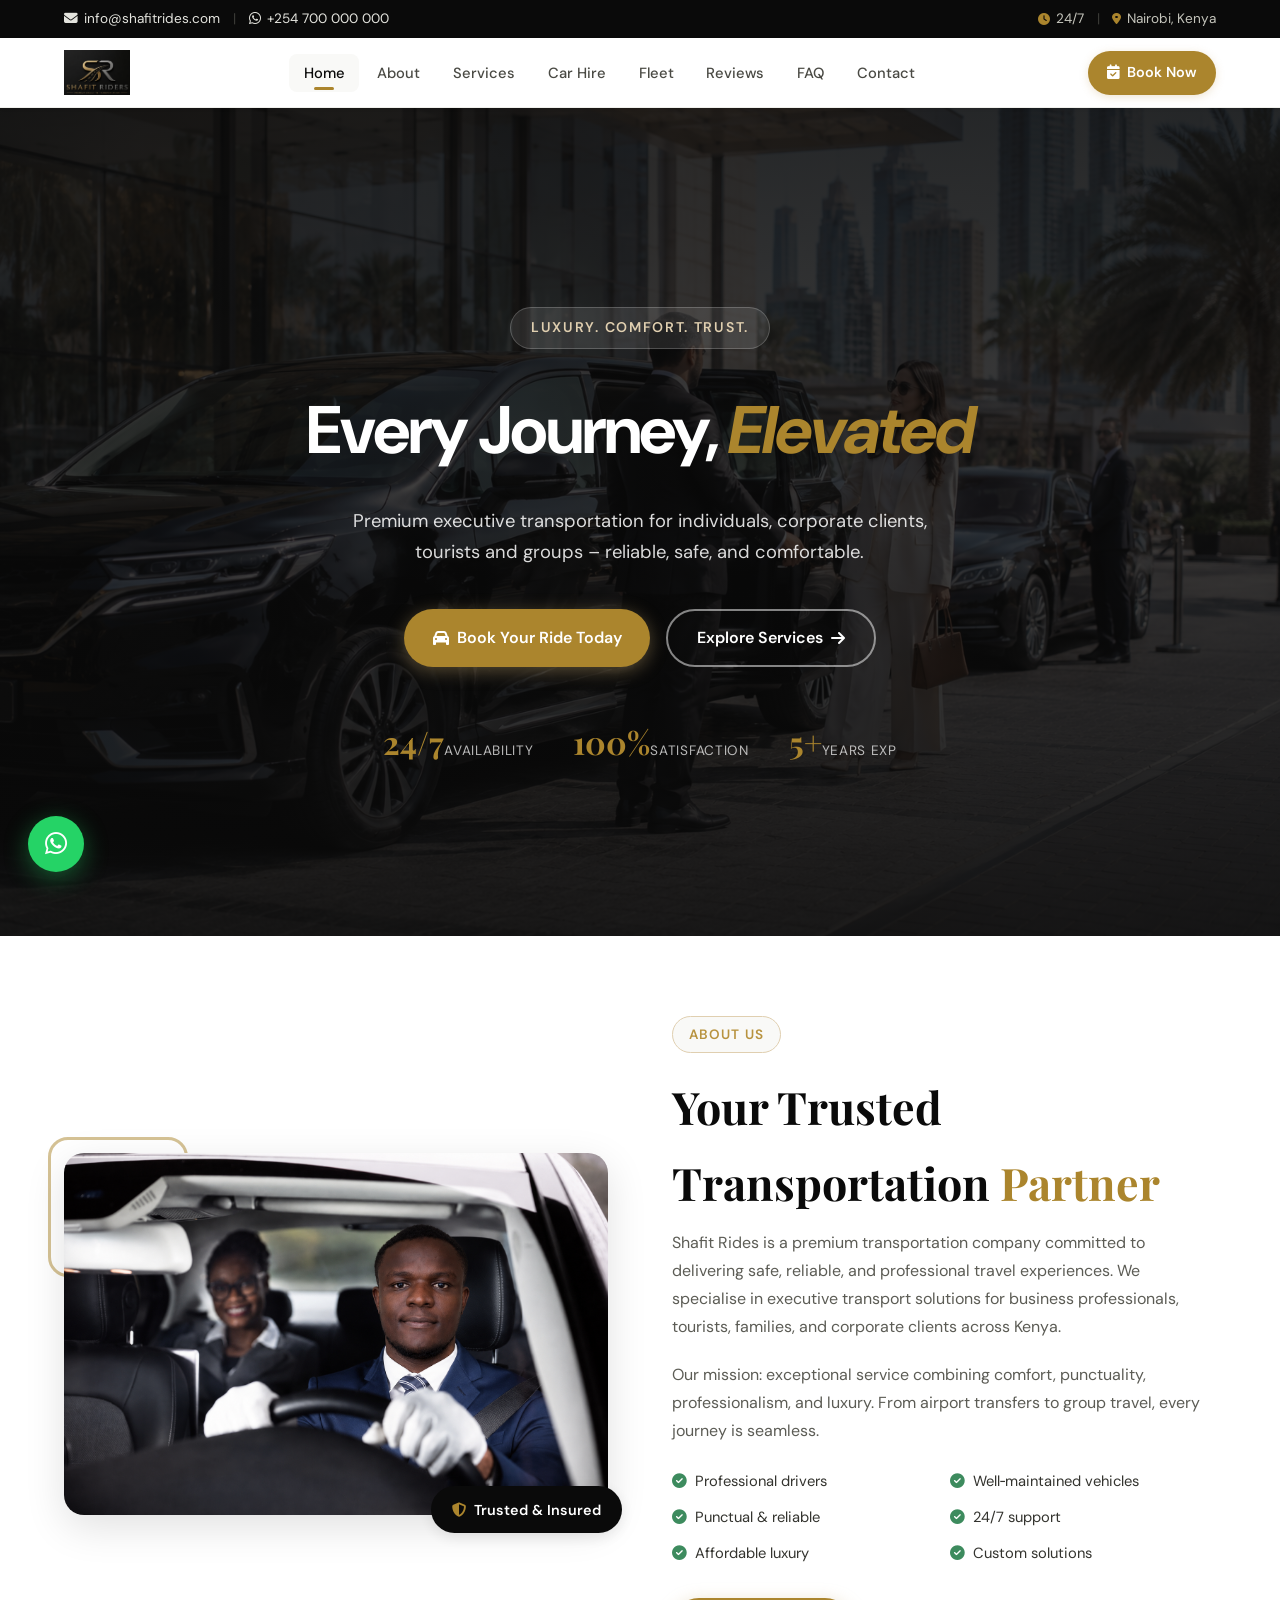
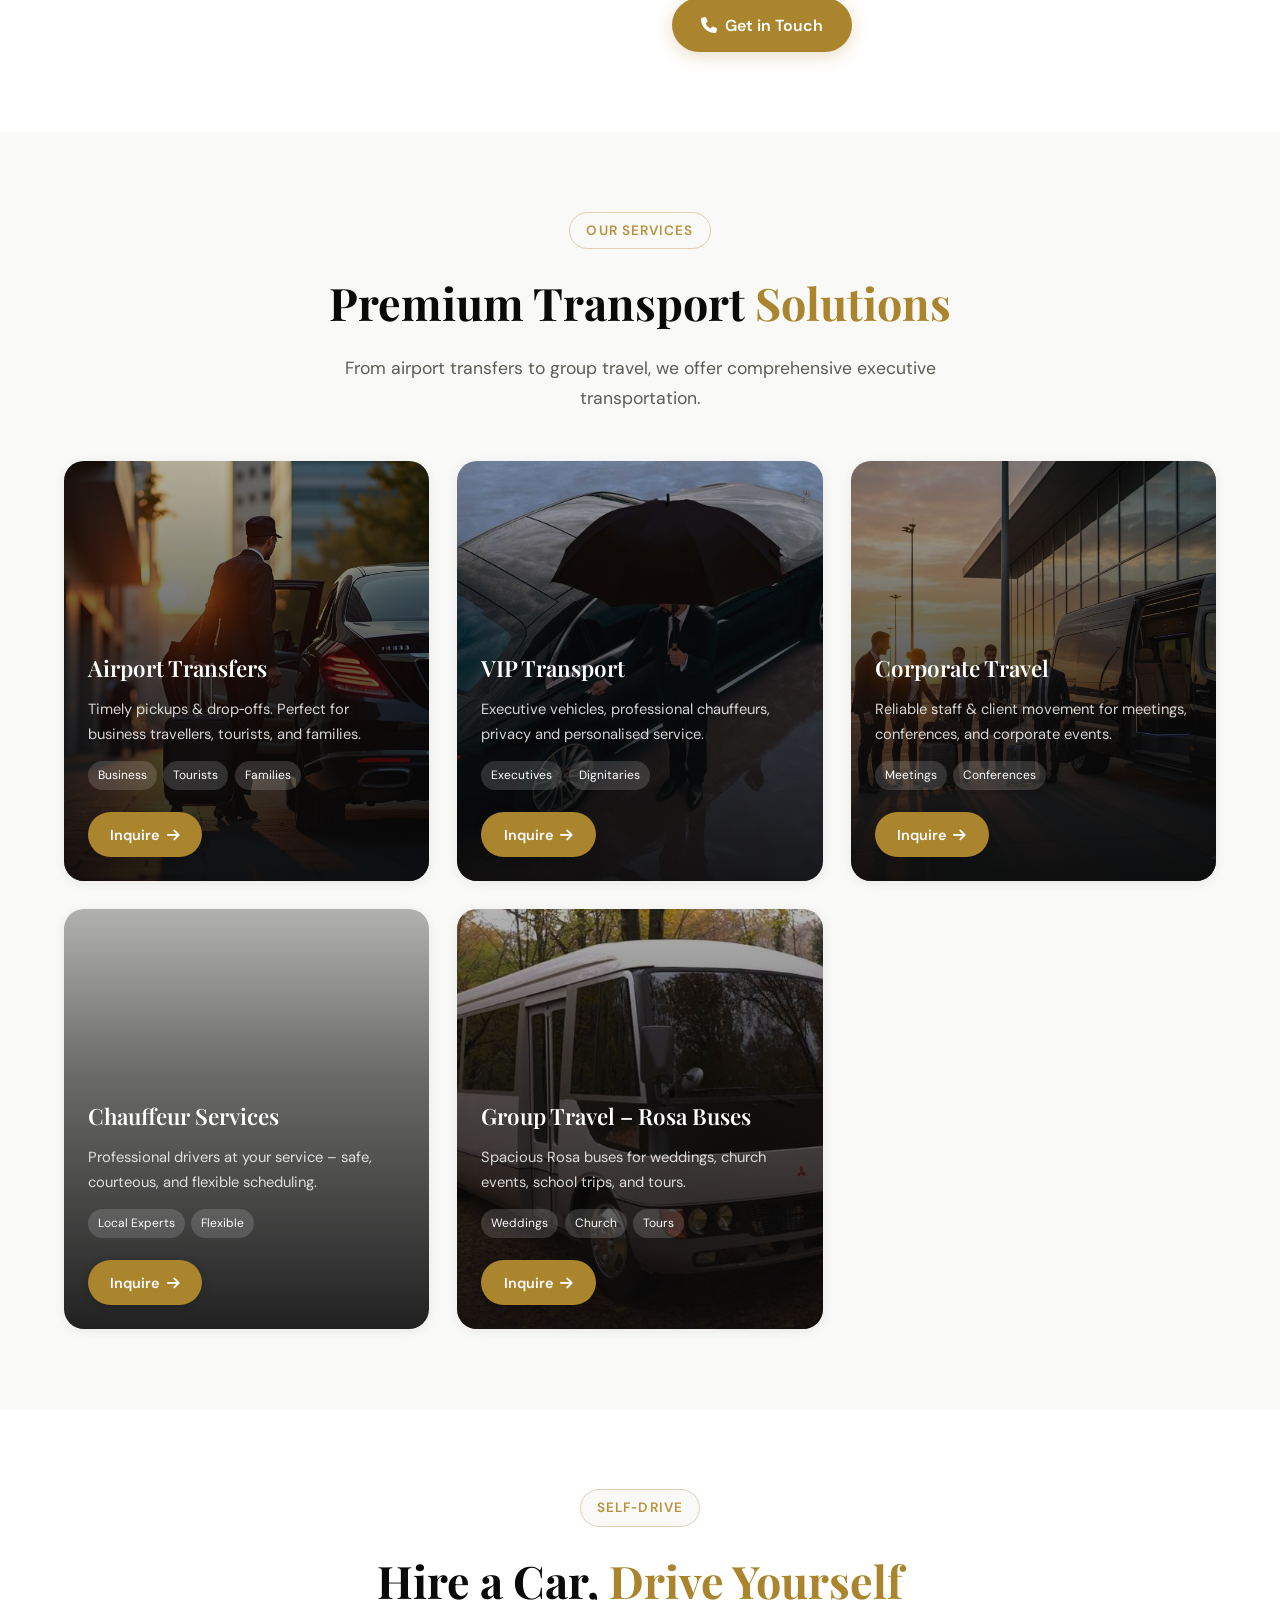
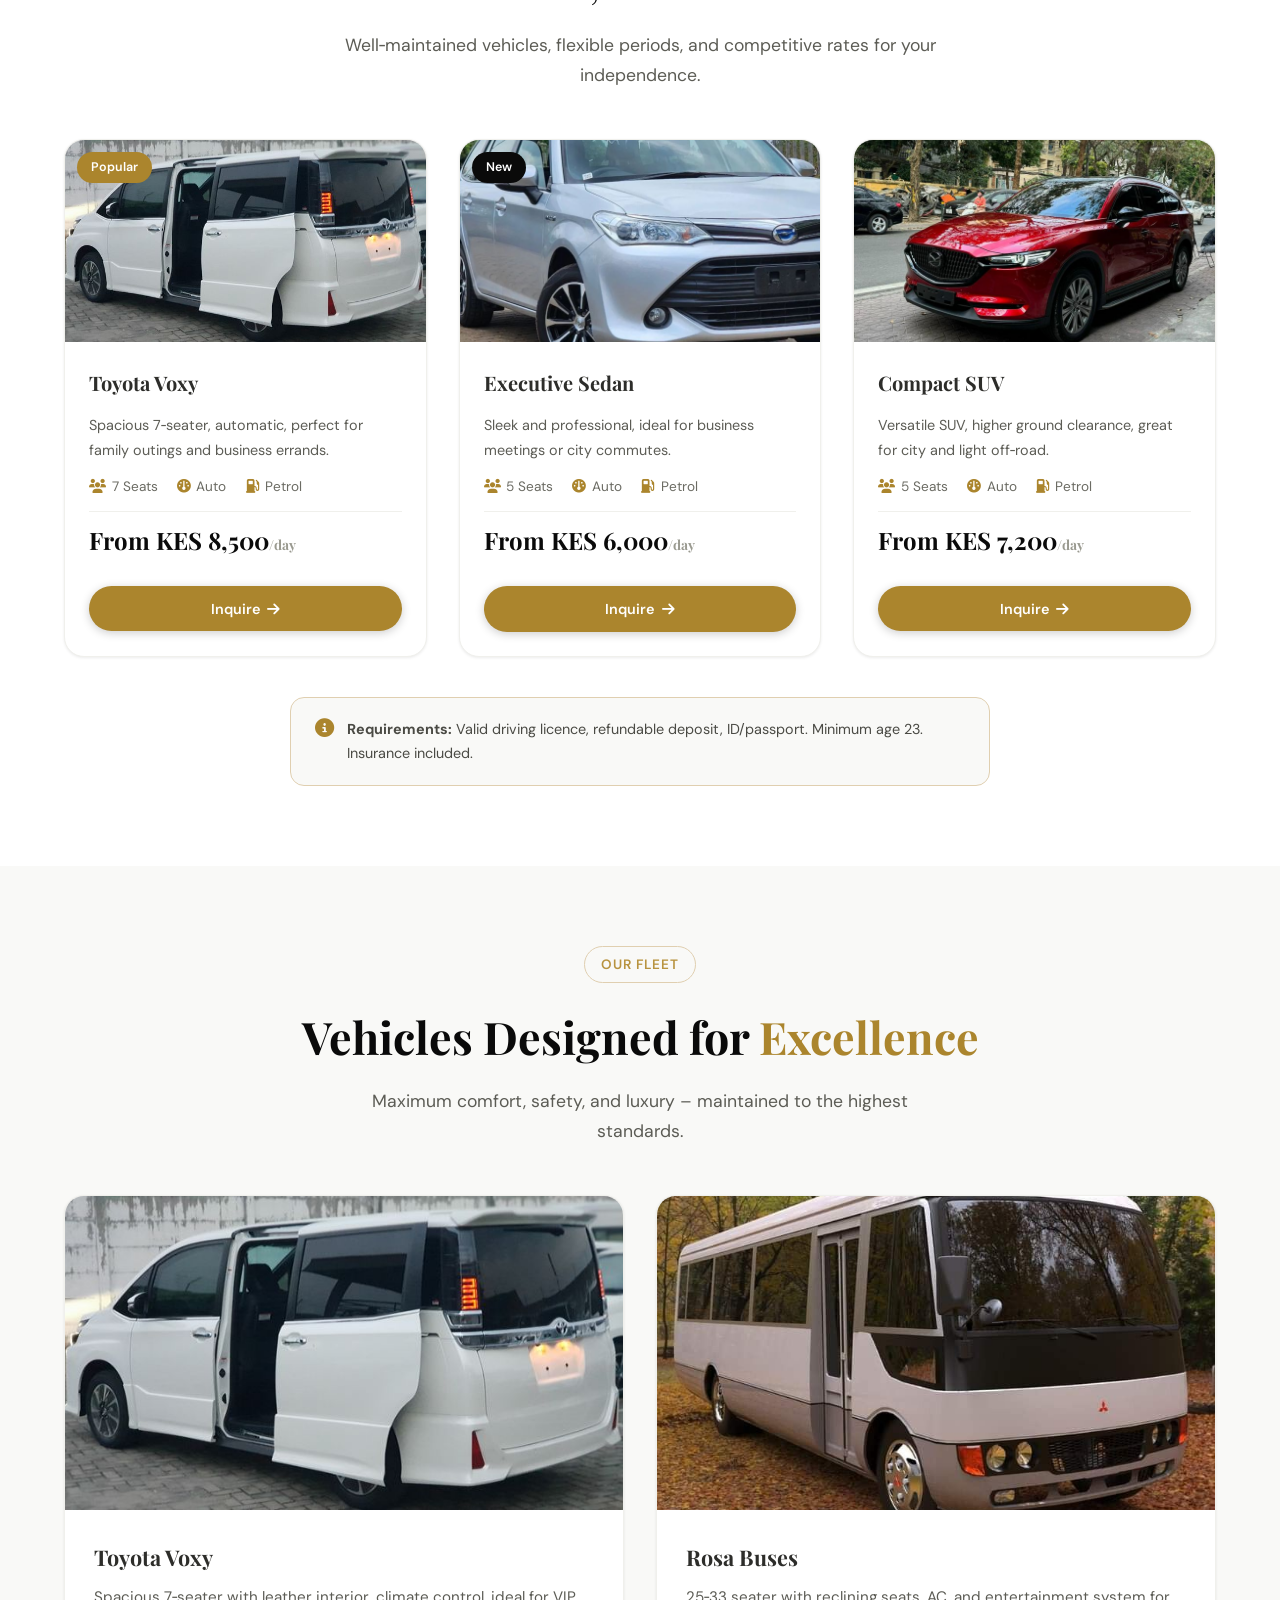
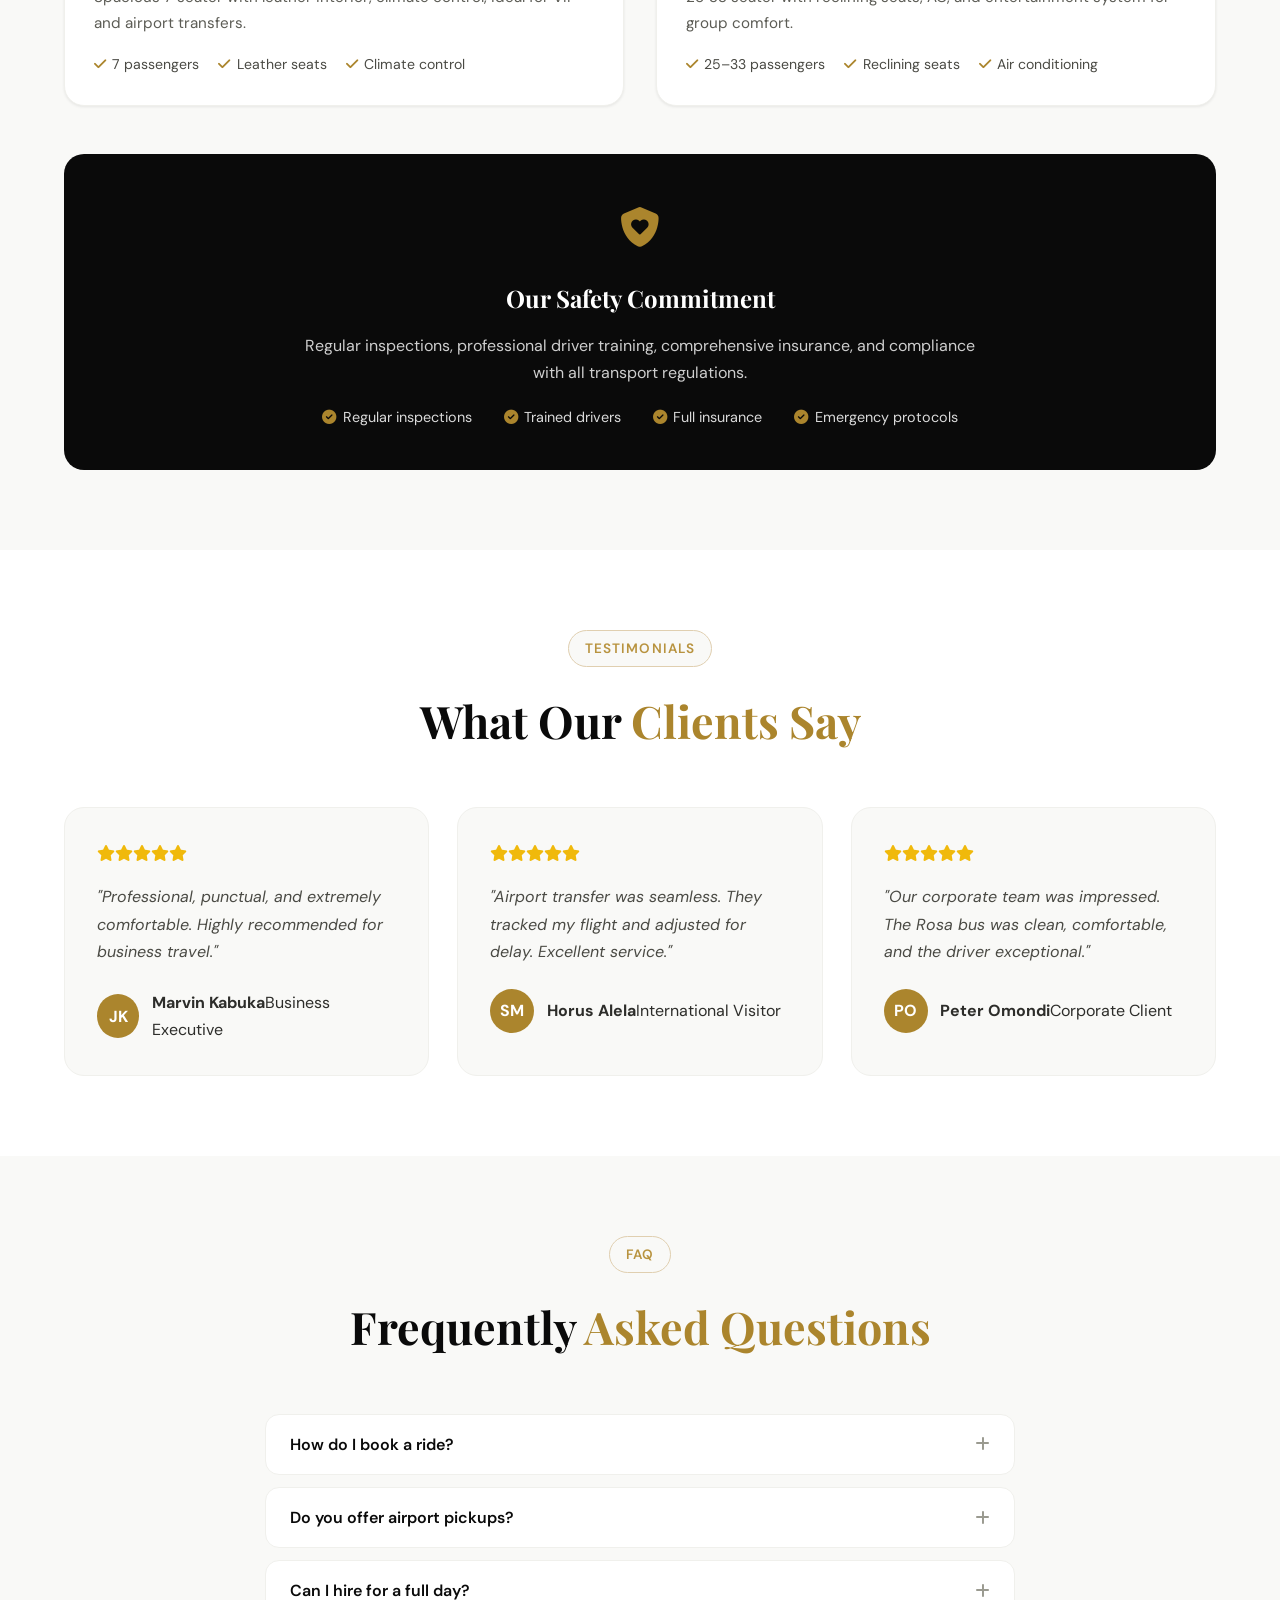
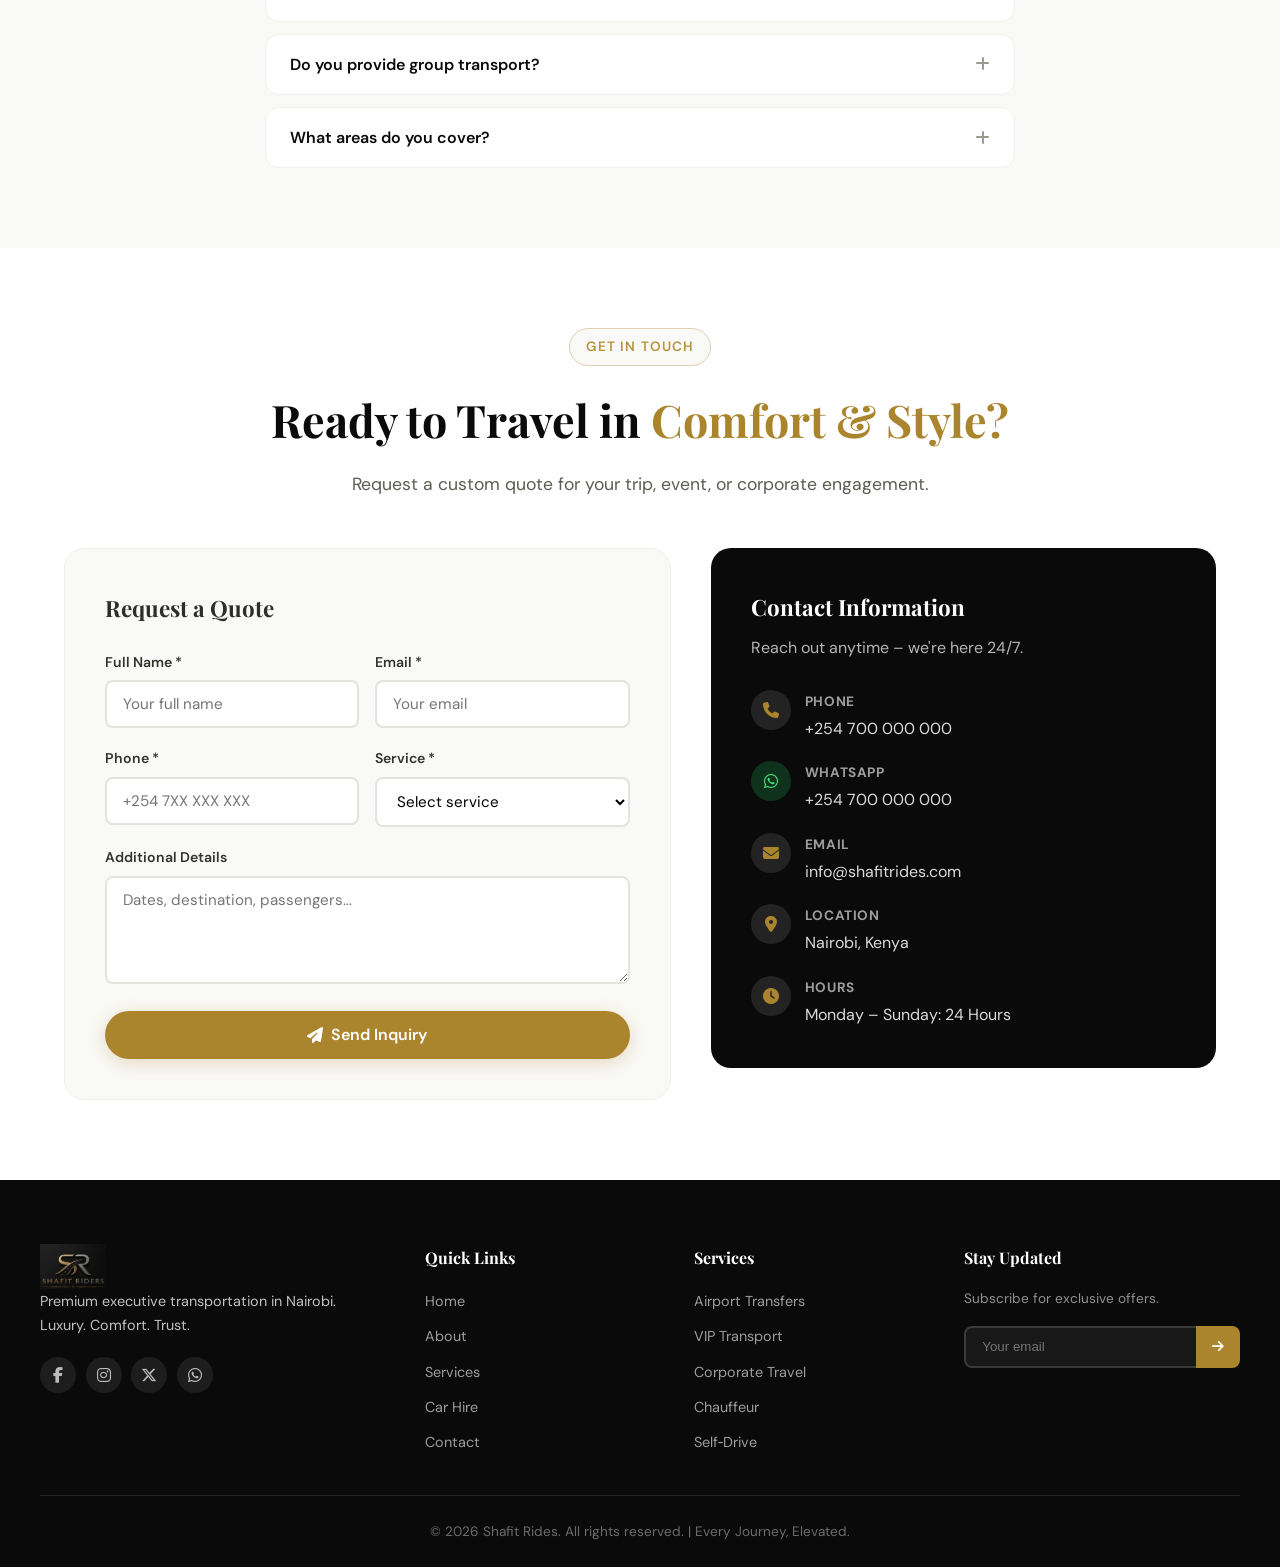
==== commit 40f54e0b: "testimonials" ====
--- a/index.html
+++ b/index.html
@@ -287,17 +287,17 @@
                 <div class="testimonial-card">
                     <div class="testimonial-stars"><i class="fa-solid fa-star"></i><i class="fa-solid fa-star"></i><i class="fa-solid fa-star"></i><i class="fa-solid fa-star"></i><i class="fa-solid fa-star"></i></div>
                     <p class="testimonial-text">"Professional, punctual, and extremely comfortable. Highly recommended for business travel."</p>
-                    <div class="testimonial-author"><div class="author-avatar">JK</div><div><strong>James K.</strong><span>Business Executive</span></div></div>
+                    <div class="testimonial-author"><div class="author-avatar">JK</div><div><strong>Marvin Kabuka</strong><span>Business Executive</span></div></div>
                 </div>
                 <div class="testimonial-card">
                     <div class="testimonial-stars"><i class="fa-solid fa-star"></i><i class="fa-solid fa-star"></i><i class="fa-solid fa-star"></i><i class="fa-solid fa-star"></i><i class="fa-solid fa-star"></i></div>
                     <p class="testimonial-text">"Airport transfer was seamless. They tracked my flight and adjusted for delay. Excellent service."</p>
-                    <div class="testimonial-author"><div class="author-avatar">SM</div><div><strong>Sarah M.</strong><span>International Visitor</span></div></div>
+                    <div class="testimonial-author"><div class="author-avatar">SM</div><div><strong>Horus Alela</strong><span>International Visitor</span></div></div>
                 </div>
                 <div class="testimonial-card">
                     <div class="testimonial-stars"><i class="fa-solid fa-star"></i><i class="fa-solid fa-star"></i><i class="fa-solid fa-star"></i><i class="fa-solid fa-star"></i><i class="fa-solid fa-star"></i></div>
                     <p class="testimonial-text">"Our corporate team was impressed. The Rosa bus was clean, comfortable, and the driver exceptional."</p>
-                    <div class="testimonial-author"><div class="author-avatar">PO</div><div><strong>Peter O.</strong><span>Corporate Client</span></div></div>
+                    <div class="testimonial-author"><div class="author-avatar">PO</div><div><strong>Peter Omondi</strong><span>Corporate Client</span></div></div>
                 </div>
             </div>
         </div>
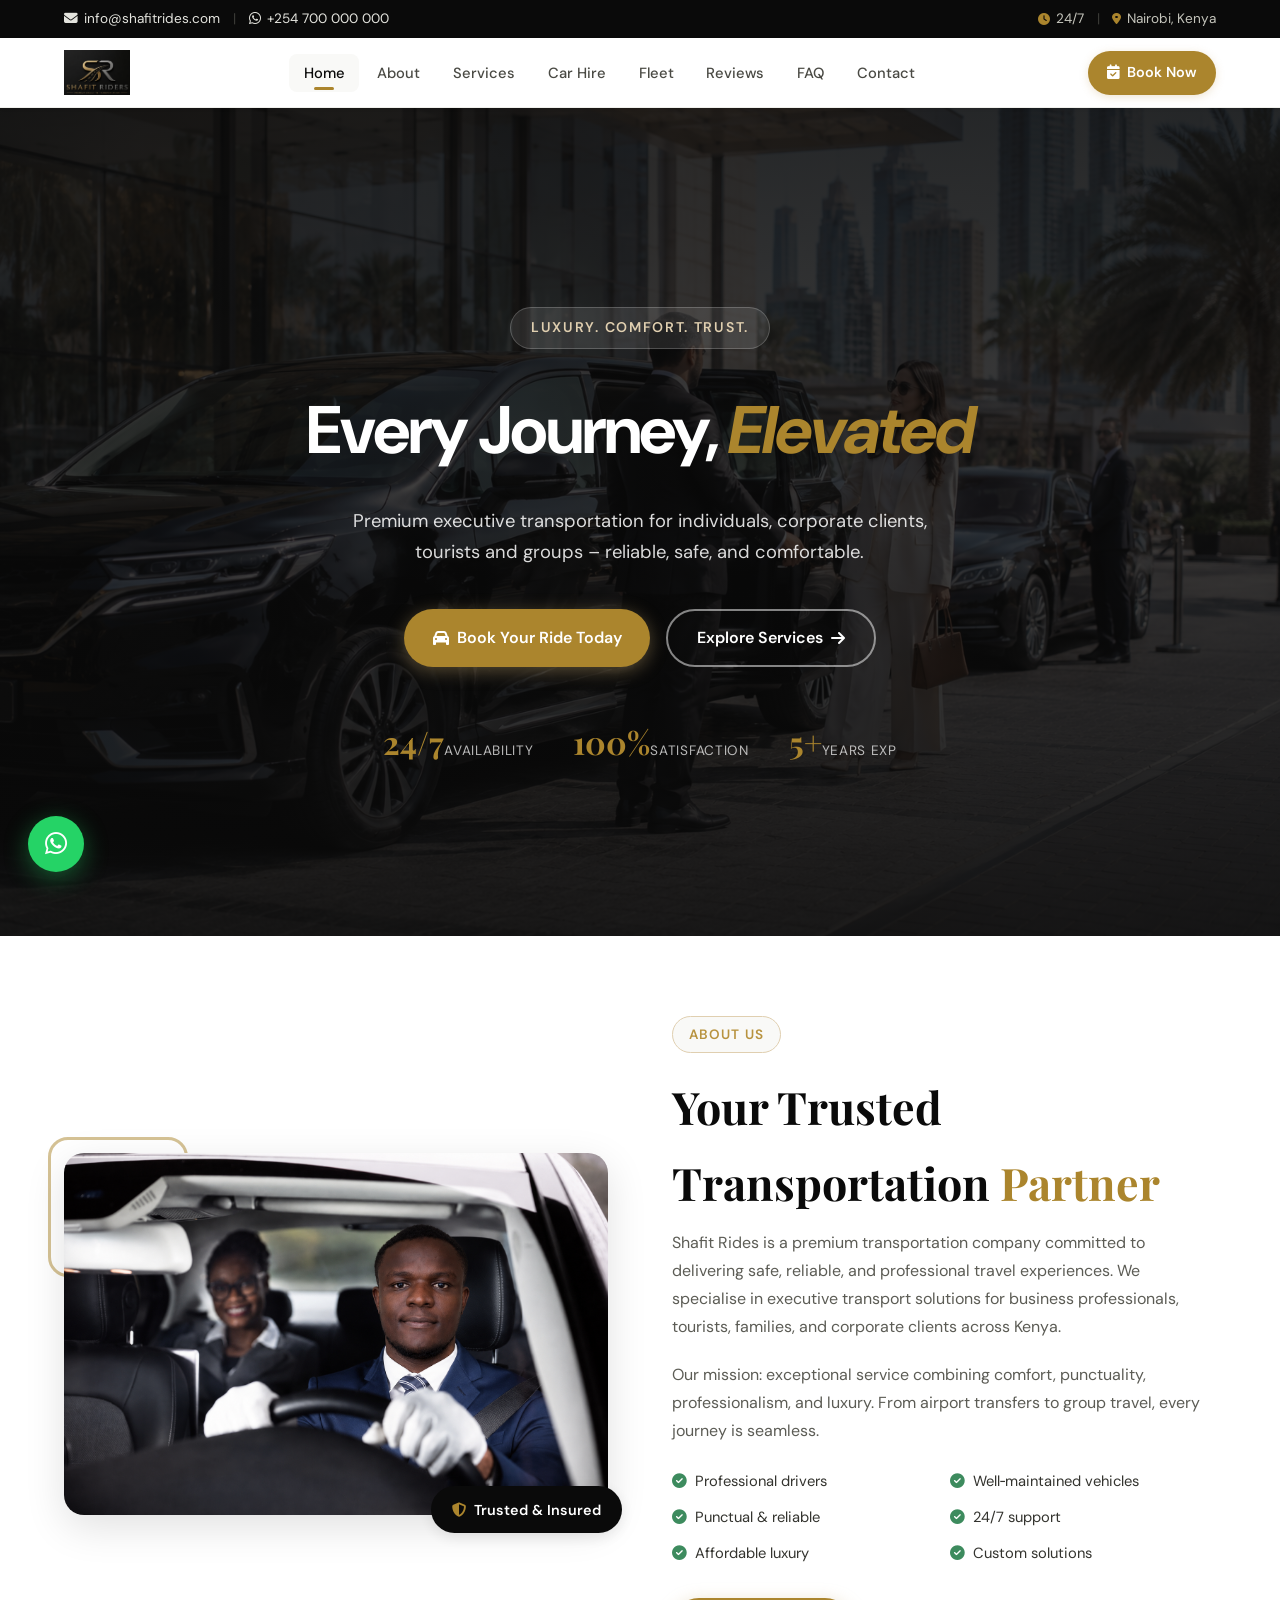
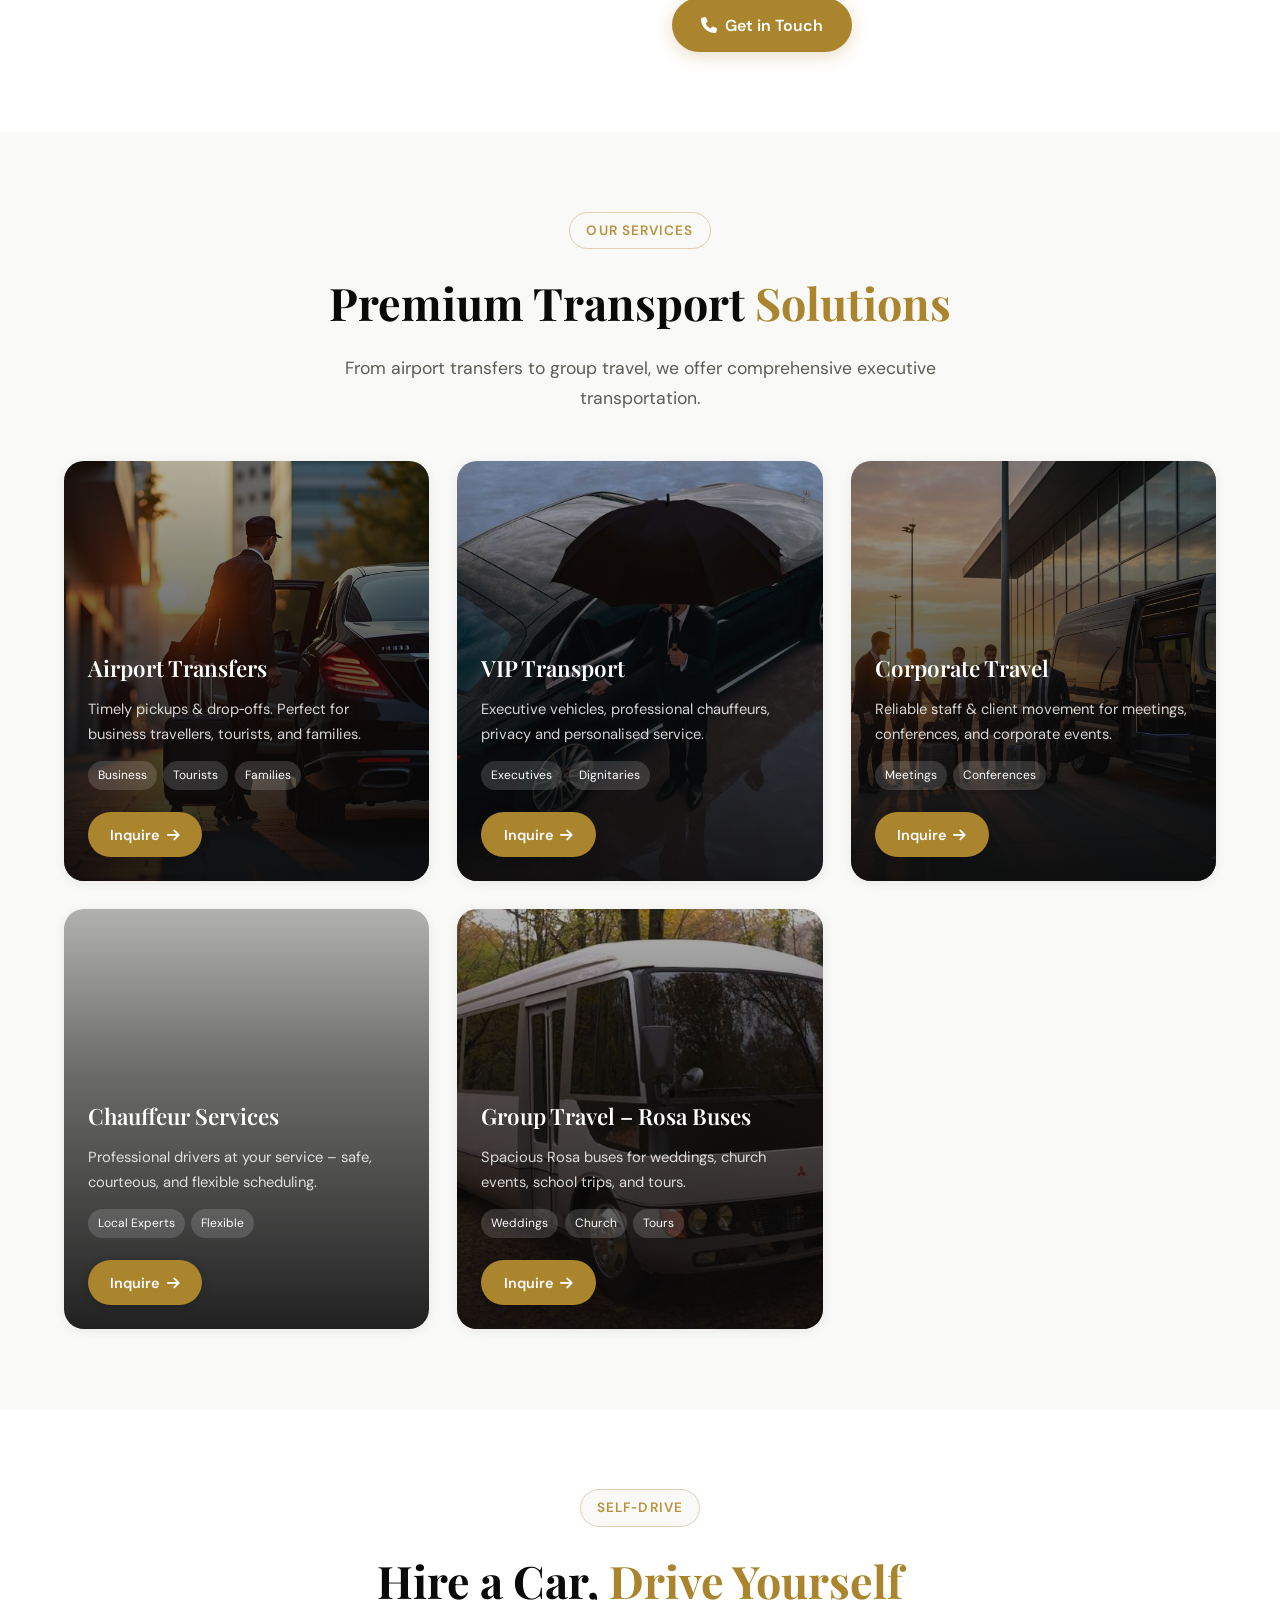
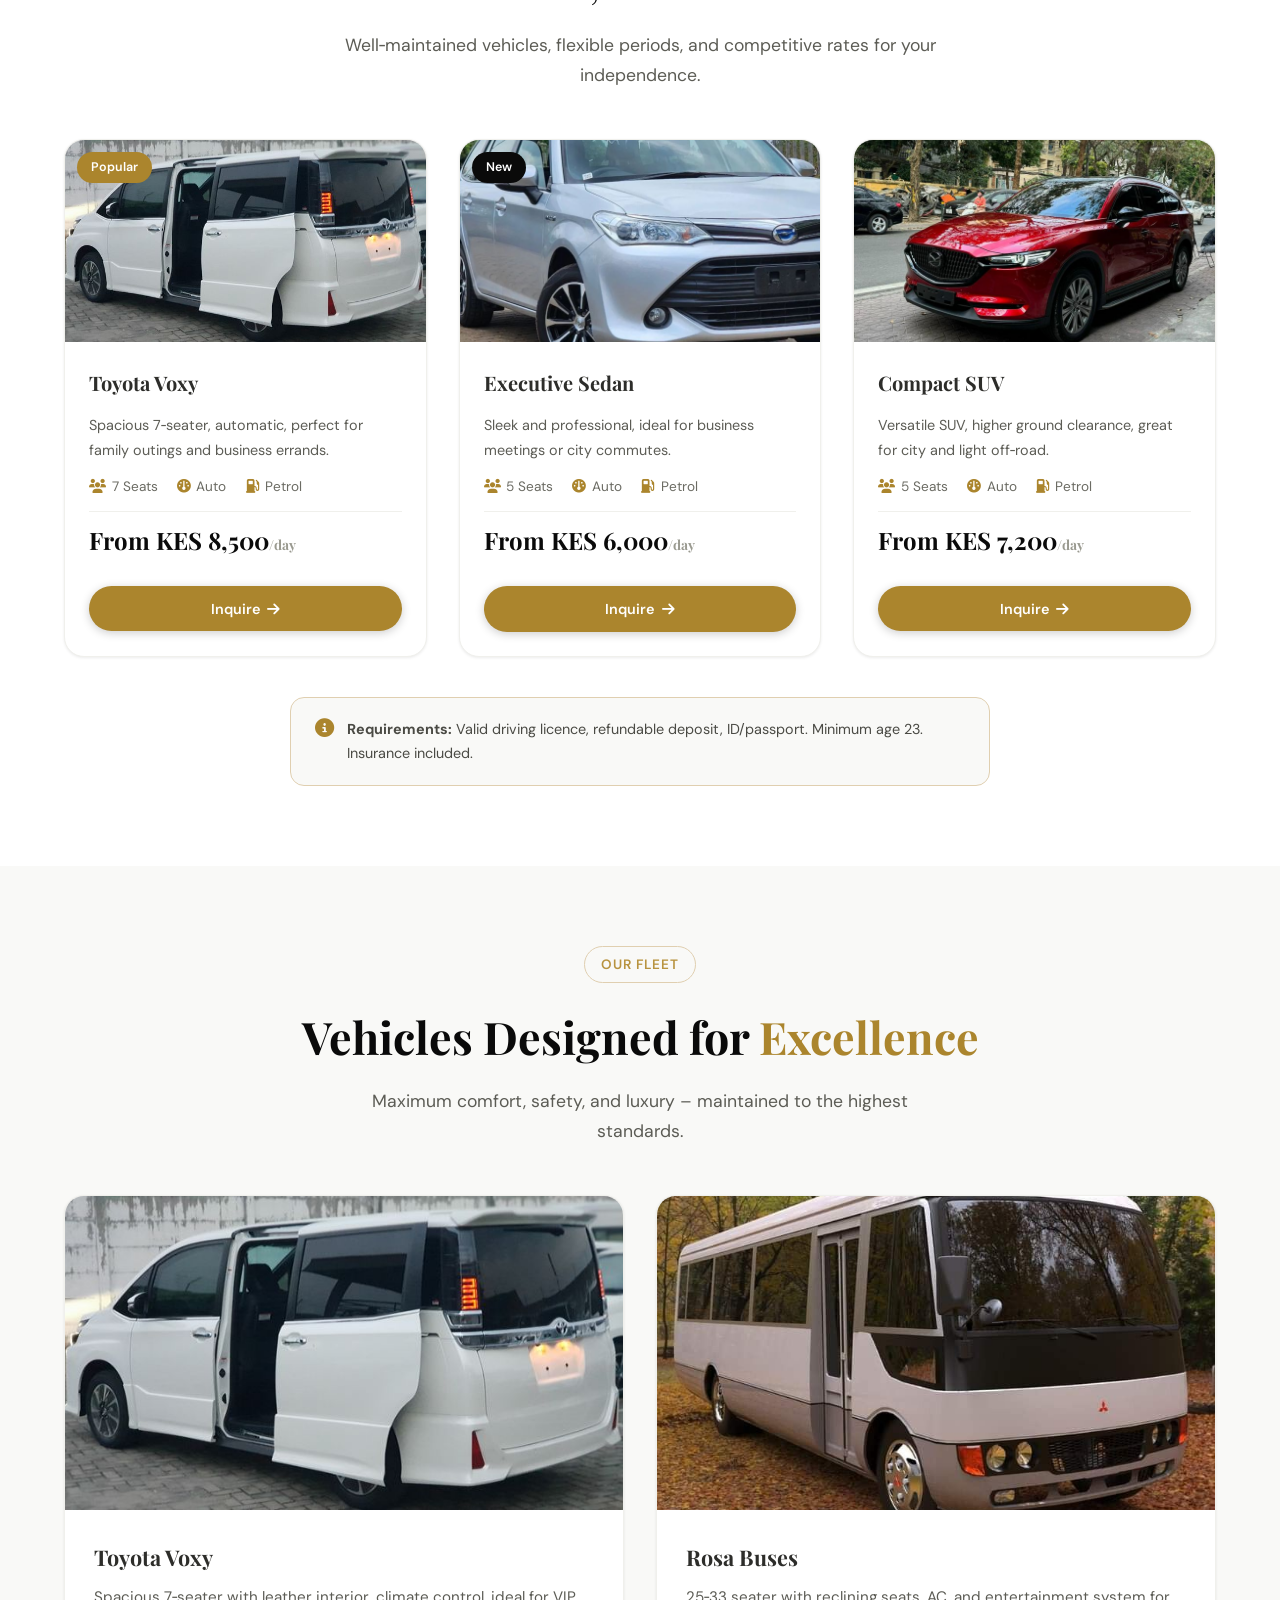
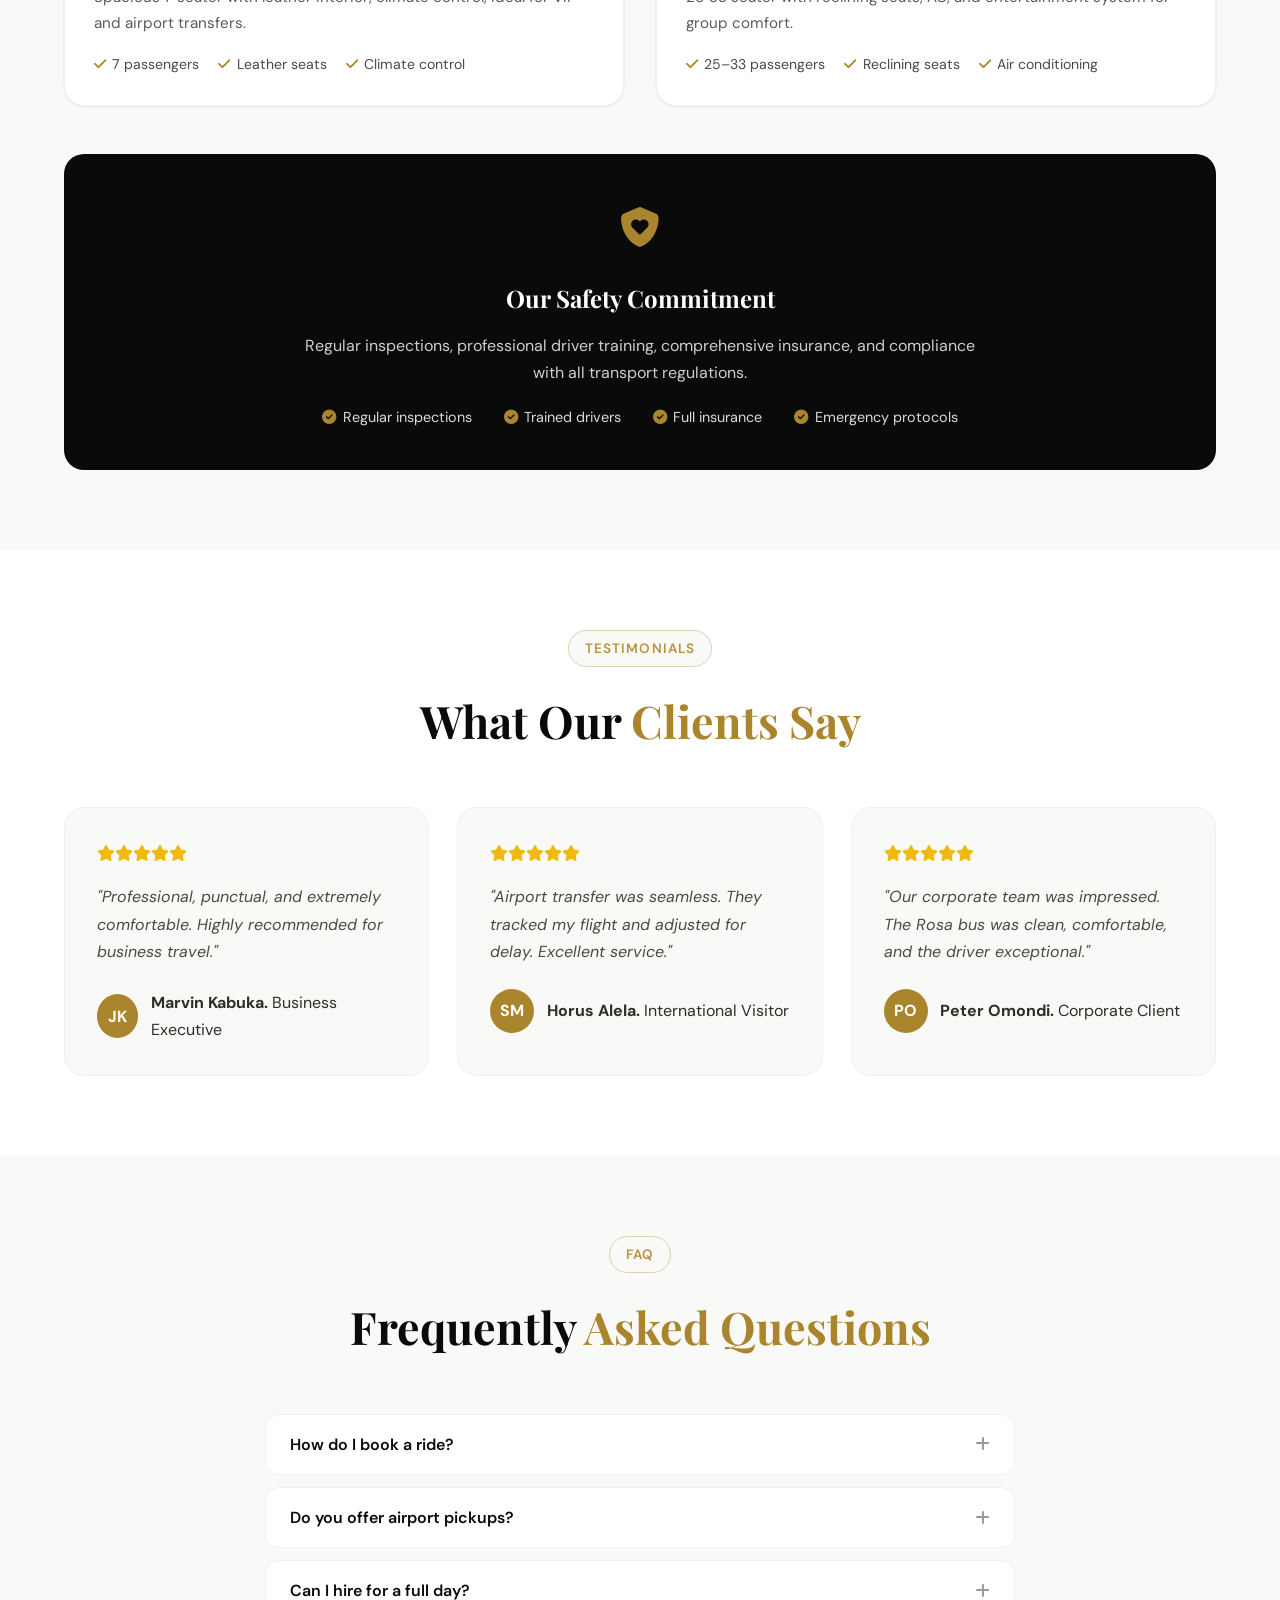
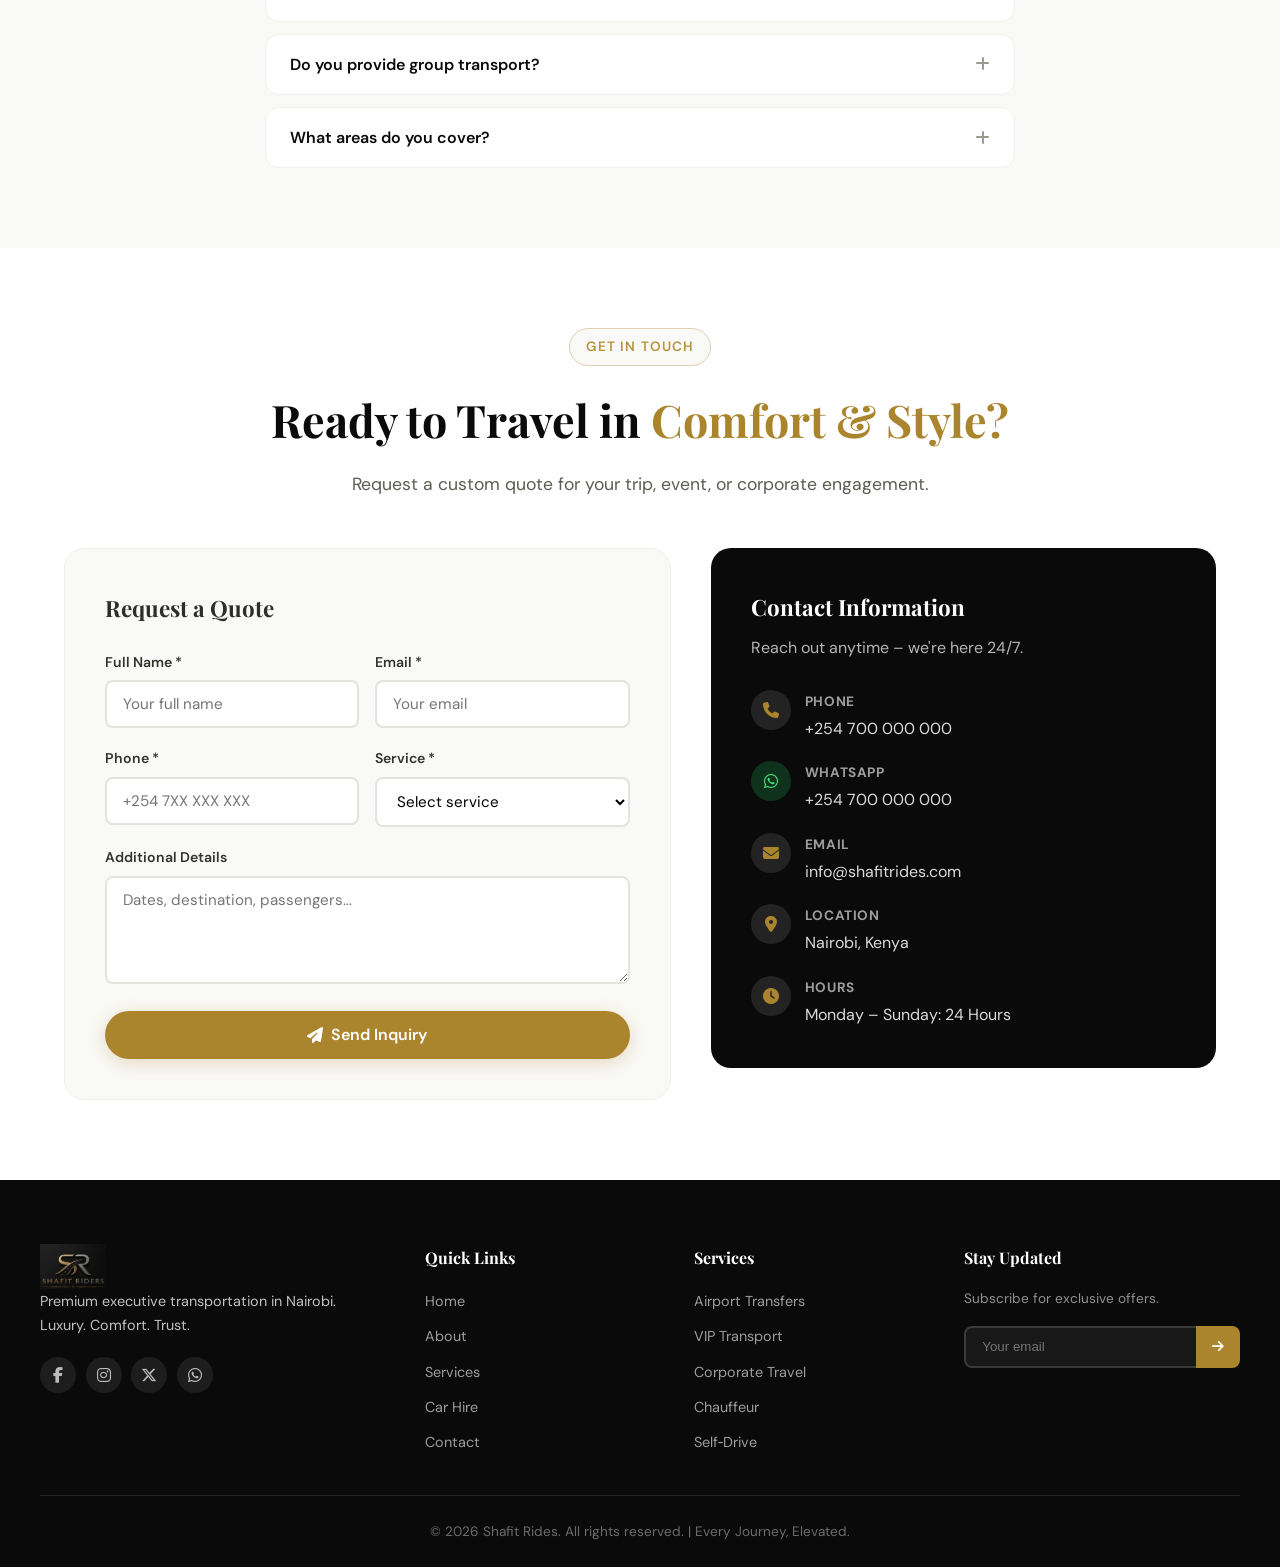
==== commit b4a315a7: "testimonials change" ====
--- a/index.html
+++ b/index.html
@@ -287,17 +287,17 @@
                 <div class="testimonial-card">
                     <div class="testimonial-stars"><i class="fa-solid fa-star"></i><i class="fa-solid fa-star"></i><i class="fa-solid fa-star"></i><i class="fa-solid fa-star"></i><i class="fa-solid fa-star"></i></div>
                     <p class="testimonial-text">"Professional, punctual, and extremely comfortable. Highly recommended for business travel."</p>
-                    <div class="testimonial-author"><div class="author-avatar">JK</div><div><strong>Marvin Kabuka</strong><span>Business Executive</span></div></div>
+                    <div class="testimonial-author"><div class="author-avatar">JK</div><div><strong>Marvin Kabuka. </strong><span>Business Executive</span></div></div>
                 </div>
                 <div class="testimonial-card">
                     <div class="testimonial-stars"><i class="fa-solid fa-star"></i><i class="fa-solid fa-star"></i><i class="fa-solid fa-star"></i><i class="fa-solid fa-star"></i><i class="fa-solid fa-star"></i></div>
                     <p class="testimonial-text">"Airport transfer was seamless. They tracked my flight and adjusted for delay. Excellent service."</p>
-                    <div class="testimonial-author"><div class="author-avatar">SM</div><div><strong>Horus Alela</strong><span>International Visitor</span></div></div>
+                    <div class="testimonial-author"><div class="author-avatar">SM</div><div><strong>Horus Alela. </strong><span>International Visitor</span></div></div>
                 </div>
                 <div class="testimonial-card">
                     <div class="testimonial-stars"><i class="fa-solid fa-star"></i><i class="fa-solid fa-star"></i><i class="fa-solid fa-star"></i><i class="fa-solid fa-star"></i><i class="fa-solid fa-star"></i></div>
                     <p class="testimonial-text">"Our corporate team was impressed. The Rosa bus was clean, comfortable, and the driver exceptional."</p>
-                    <div class="testimonial-author"><div class="author-avatar">PO</div><div><strong>Peter Omondi</strong><span>Corporate Client</span></div></div>
+                    <div class="testimonial-author"><div class="author-avatar">PO</div><div><strong>Peter Omondi. </strong><span>Corporate Client</span></div></div>
                 </div>
             </div>
         </div>
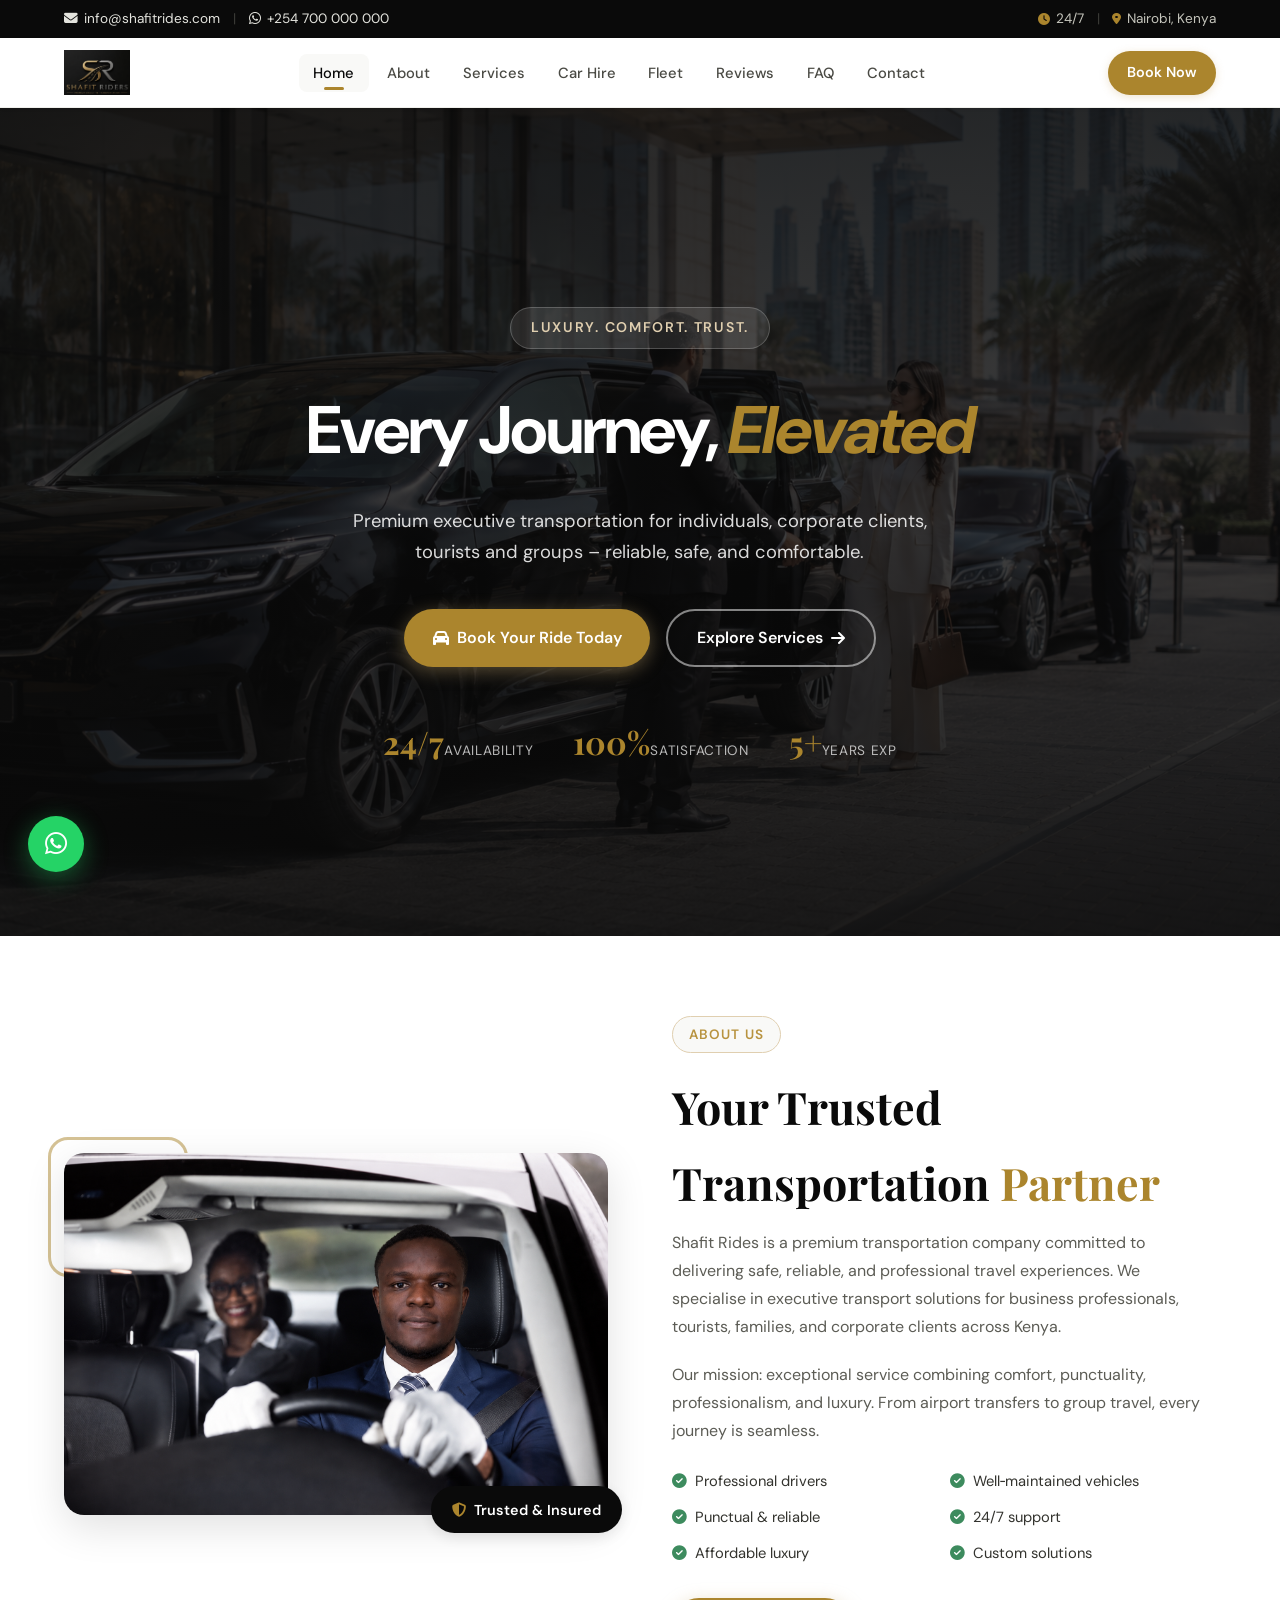
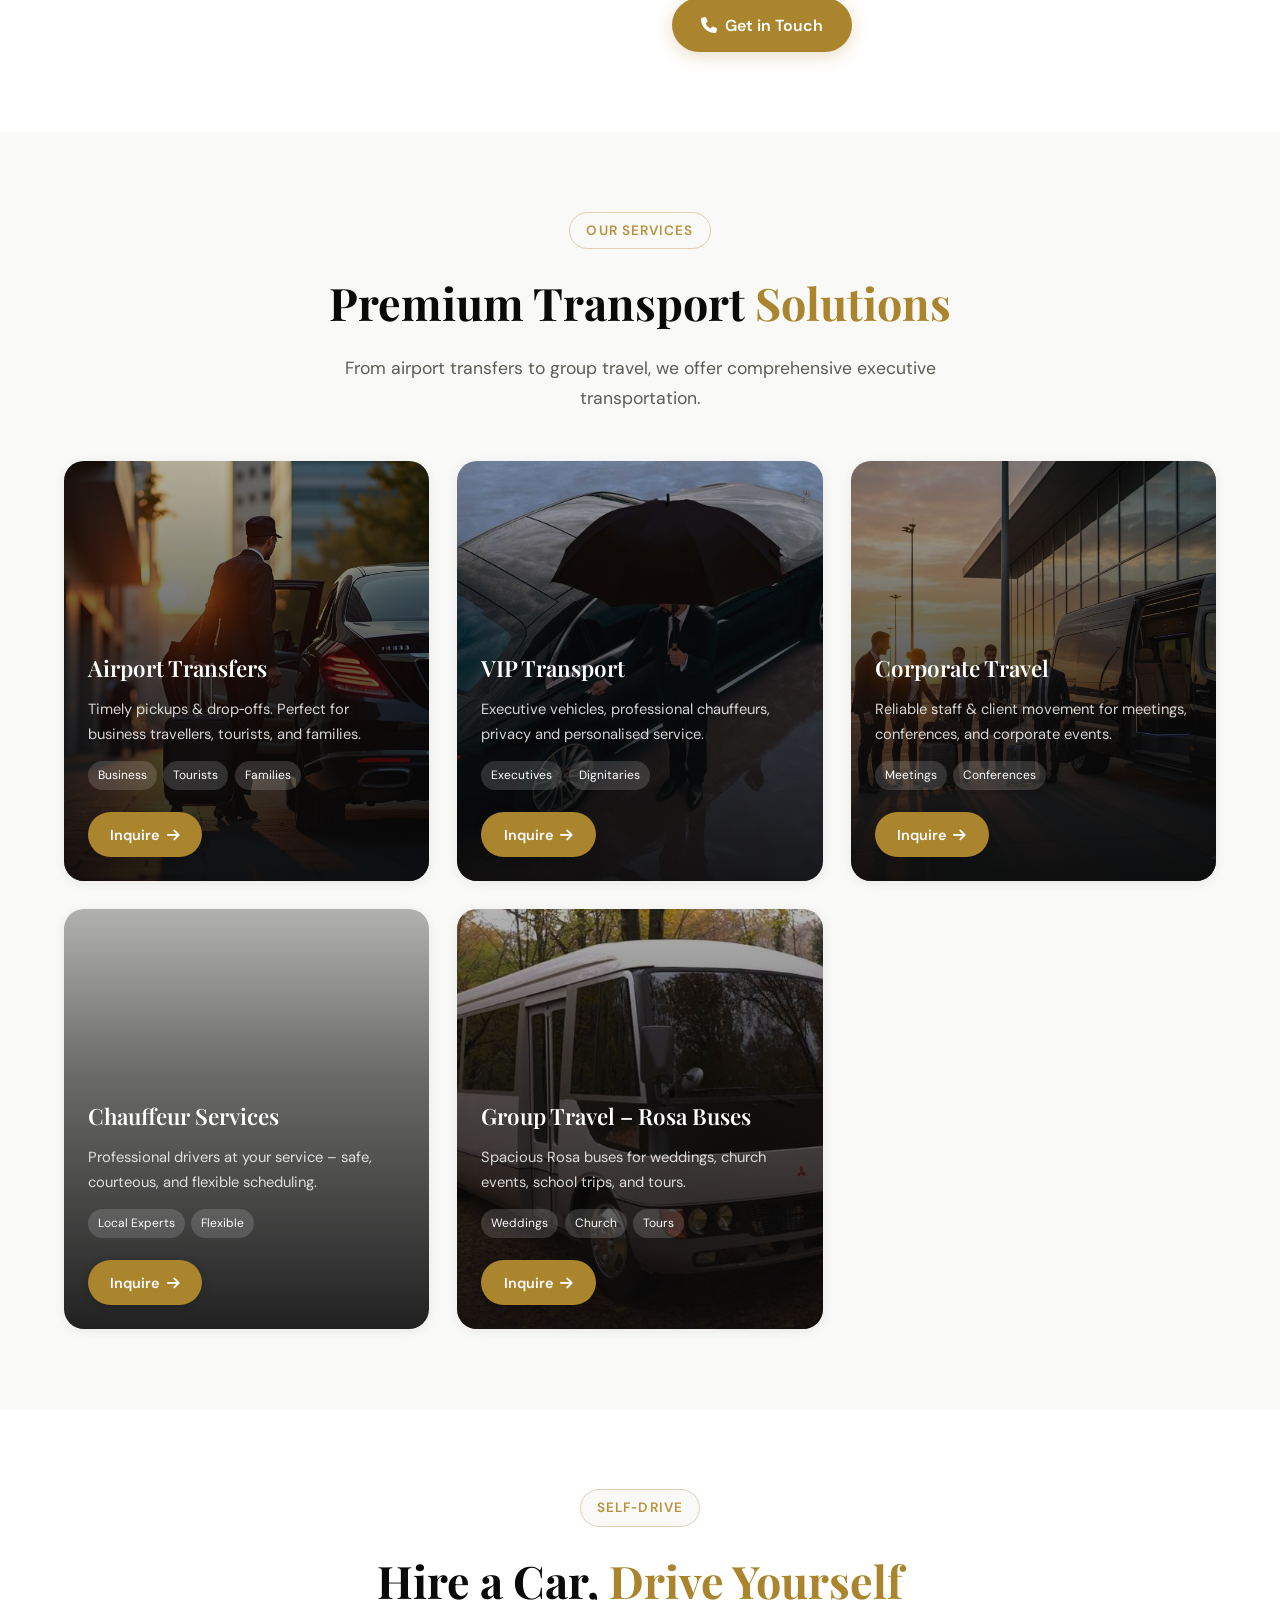
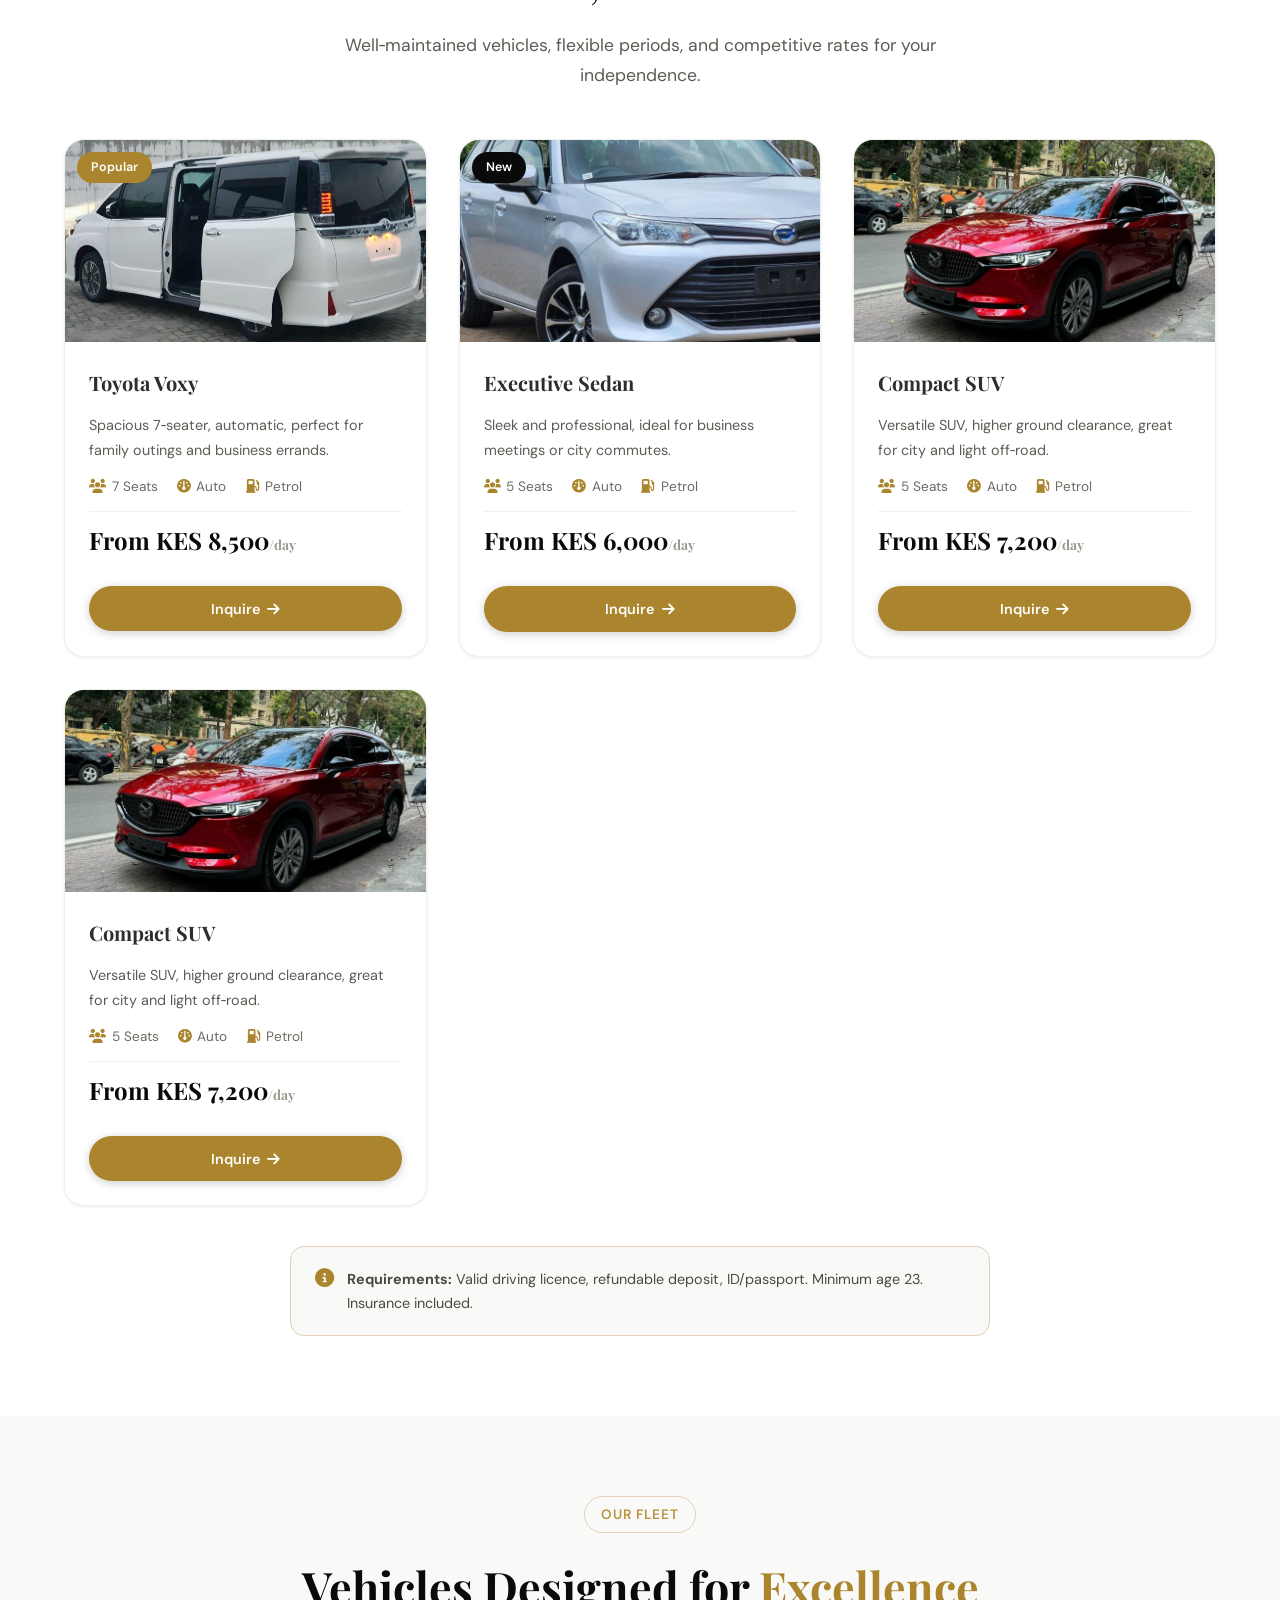
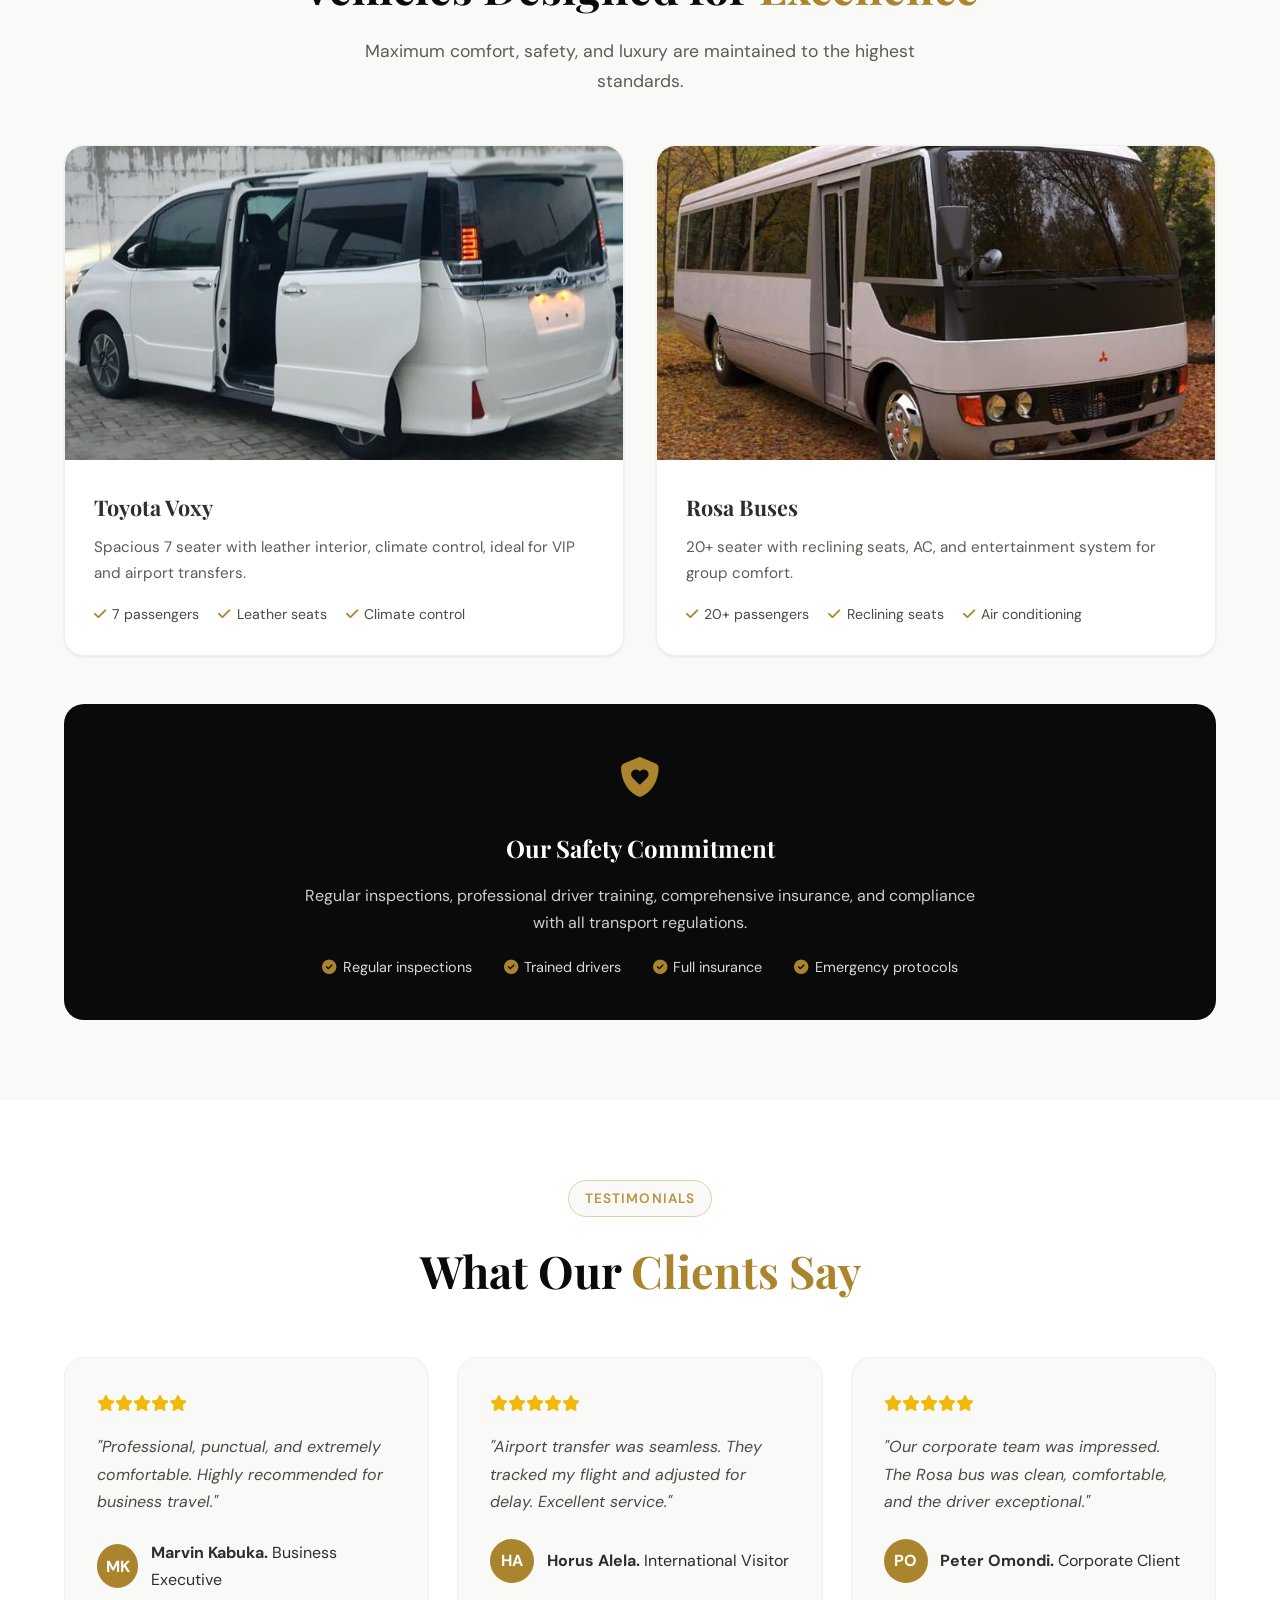
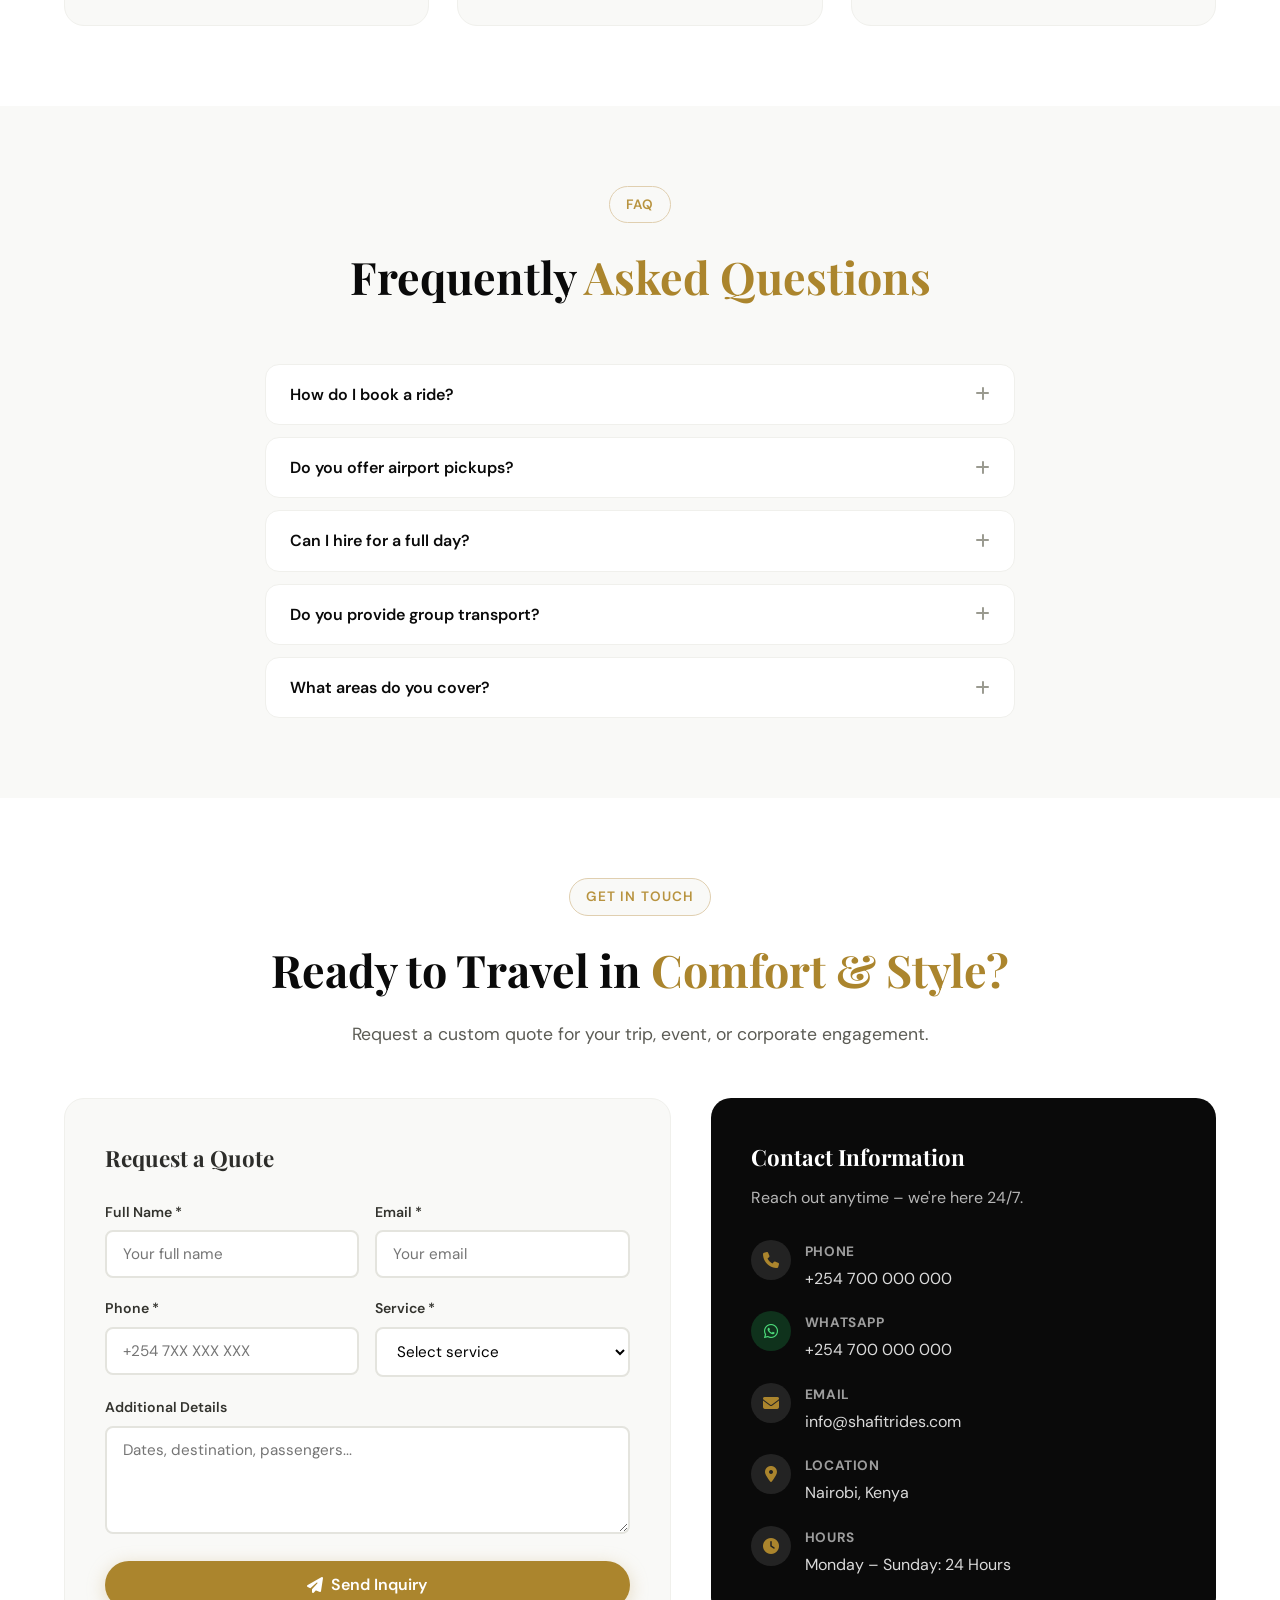
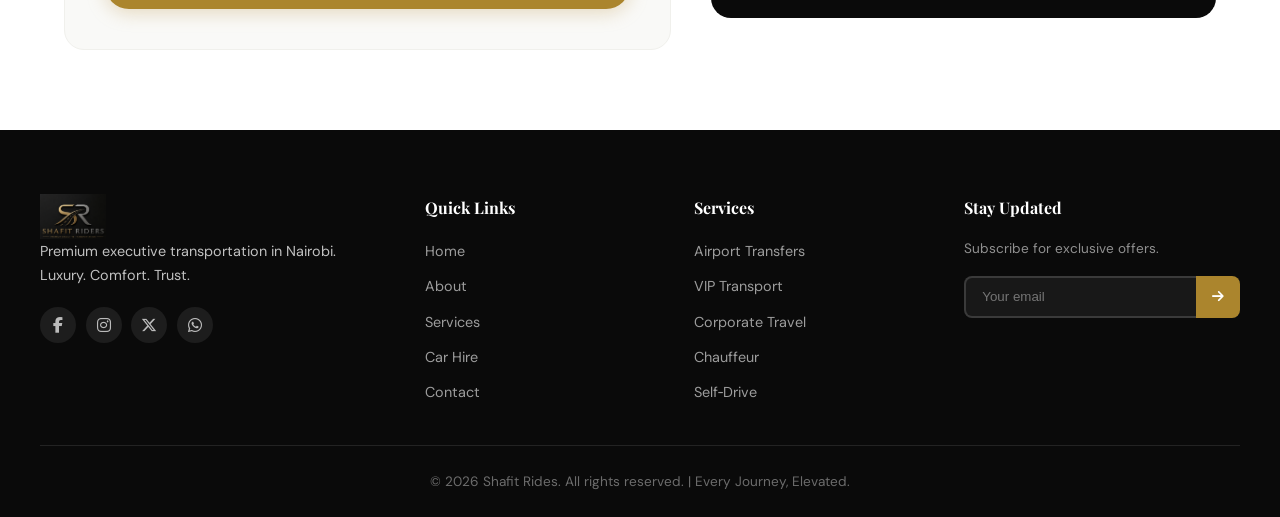
==== commit 3bebf6c9: "content change" ====
--- a/index.html
+++ b/index.html
@@ -56,7 +56,6 @@
             </ul>
             <div class="nav-actions">
                 <a href="#book-now" class="btn-book-nav">
-                    <i class="fa-solid fa-calendar-check"></i>
                     <span class="btn-book-text">Book Now</span>
                 </a>
                 <button class="hamburger" id="hamburger" aria-label="Menu" aria-expanded="false">
@@ -224,6 +223,17 @@
                         <a href="#contact" class="btn-inquire btn-inquire-hire">Inquire <i class="fa-solid fa-arrow-right"></i></a>
                     </div>
                 </div>
+                <!-- new card -->
+                 <div class="hire-card">
+                    <div class="hire-card-image"><img src="image/compact_suv.jpg" alt="Compact SUV" loading="lazy"></div>
+                    <div class="hire-card-body">
+                        <h3 class="hire-card-title">Compact SUV</h3>
+                        <p class="hire-card-desc">Versatile SUV, higher ground clearance, great for city and light off‑road.</p>
+                        <div class="hire-card-details"><div class="hire-detail"><i class="fa-solid fa-users"></i><span>5 Seats</span></div><div class="hire-detail"><i class="fa-solid fa-gauge"></i><span>Auto</span></div><div class="hire-detail"><i class="fa-solid fa-gas-pump"></i><span>Petrol</span></div></div>
+                        <div class="hire-card-pricing"><span class="hire-price">From KES 7,200<span class="hire-period">/day</span></span></div>
+                        <a href="#contact" class="btn-inquire btn-inquire-hire">Inquire <i class="fa-solid fa-arrow-right"></i></a>
+                    </div>
+                </div>
             </div>
             <div class="car-hire-note">
                 <div class="hire-note-card">
@@ -240,14 +250,14 @@
             <div class="section-header">
                 <span class="section-tag">Our Fleet</span>
                 <h2 class="section-title">Vehicles Designed for <span class="text-accent">Excellence</span></h2>
-                <p class="section-description">Maximum comfort, safety, and luxury – maintained to the highest standards.</p>
+                <p class="section-description">Maximum comfort, safety, and luxury are maintained to the highest standards.</p>
             </div>
             <div class="fleet-grid">
                 <div class="fleet-card">
                     <div class="fleet-card-image"><img src="image/voxy.jpg" alt="Toyota Voxy" loading="lazy"></div>
                     <div class="fleet-card-body">
                         <h3 class="fleet-card-title">Toyota Voxy</h3>
-                        <p class="fleet-card-desc">Spacious 7‑seater with leather interior, climate control, ideal for VIP and airport transfers.</p>
+                        <p class="fleet-card-desc">Spacious 7 seater with leather interior, climate control, ideal for VIP and airport transfers.</p>
                         <ul class="fleet-features"><li><i class="fa-solid fa-check"></i> 7 passengers</li><li><i class="fa-solid fa-check"></i> Leather seats</li><li><i class="fa-solid fa-check"></i> Climate control</li></ul>
                     </div>
                 </div>
@@ -255,8 +265,8 @@
                     <div class="fleet-card-image"><img src="image/rosa_bus.jpg" alt="Rosa Bus" loading="lazy"></div>
                     <div class="fleet-card-body">
                         <h3 class="fleet-card-title">Rosa Buses</h3>
-                        <p class="fleet-card-desc">25‑33 seater with reclining seats, AC, and entertainment system for group comfort.</p>
-                        <ul class="fleet-features"><li><i class="fa-solid fa-check"></i> 25–33 passengers</li><li><i class="fa-solid fa-check"></i> Reclining seats</li><li><i class="fa-solid fa-check"></i> Air conditioning</li></ul>
+                        <p class="fleet-card-desc">20+ seater with reclining seats, AC, and entertainment system for group comfort.</p>
+                        <ul class="fleet-features"><li><i class="fa-solid fa-check"></i> 20+ passengers</li><li><i class="fa-solid fa-check"></i> Reclining seats</li><li><i class="fa-solid fa-check"></i> Air conditioning</li></ul>
                     </div>
                 </div>
             </div>
@@ -287,12 +297,12 @@
                 <div class="testimonial-card">
                     <div class="testimonial-stars"><i class="fa-solid fa-star"></i><i class="fa-solid fa-star"></i><i class="fa-solid fa-star"></i><i class="fa-solid fa-star"></i><i class="fa-solid fa-star"></i></div>
                     <p class="testimonial-text">"Professional, punctual, and extremely comfortable. Highly recommended for business travel."</p>
-                    <div class="testimonial-author"><div class="author-avatar">JK</div><div><strong>Marvin Kabuka. </strong><span>Business Executive</span></div></div>
+                    <div class="testimonial-author"><div class="author-avatar">MK</div><div><strong>Marvin Kabuka. </strong><span>Business Executive</span></div></div>
                 </div>
                 <div class="testimonial-card">
                     <div class="testimonial-stars"><i class="fa-solid fa-star"></i><i class="fa-solid fa-star"></i><i class="fa-solid fa-star"></i><i class="fa-solid fa-star"></i><i class="fa-solid fa-star"></i></div>
                     <p class="testimonial-text">"Airport transfer was seamless. They tracked my flight and adjusted for delay. Excellent service."</p>
-                    <div class="testimonial-author"><div class="author-avatar">SM</div><div><strong>Horus Alela. </strong><span>International Visitor</span></div></div>
+                    <div class="testimonial-author"><div class="author-avatar">HA</div><div><strong>Horus Alela. </strong><span>International Visitor</span></div></div>
                 </div>
                 <div class="testimonial-card">
                     <div class="testimonial-stars"><i class="fa-solid fa-star"></i><i class="fa-solid fa-star"></i><i class="fa-solid fa-star"></i><i class="fa-solid fa-star"></i><i class="fa-solid fa-star"></i></div>
@@ -325,7 +335,7 @@
                 </div>
                 <div class="faq-item">
                     <button class="faq-question" aria-expanded="false"><span>Do you provide group transport?</span><i class="fa-solid fa-plus"></i></button>
-                    <div class="faq-answer"><p>Yes, our Rosa buses carry 25–33 passengers for weddings, church, school trips, and tours.</p></div>
+                    <div class="faq-answer"><p>Yes, our Rosa buses carry 20+ passengers for weddings, church, school trips, and group tours.</p></div>
                 </div>
                 <div class="faq-item">
                     <button class="faq-question" aria-expanded="false"><span>What areas do you cover?</span><i class="fa-solid fa-plus"></i></button>
--- a/style.css
+++ b/style.css
@@ -463,7 +463,7 @@
 @media (max-width: 768px) {
     .hero {
         min-height: 70vh;               /* shorter on tablets & phones */
-        background-image: url('https://images.unsplash.com/photo-1502877338535-766e1452684a?w=800&h=600&fit=crop');
+        background-image: url('image/hero.png');
     }
 }
 
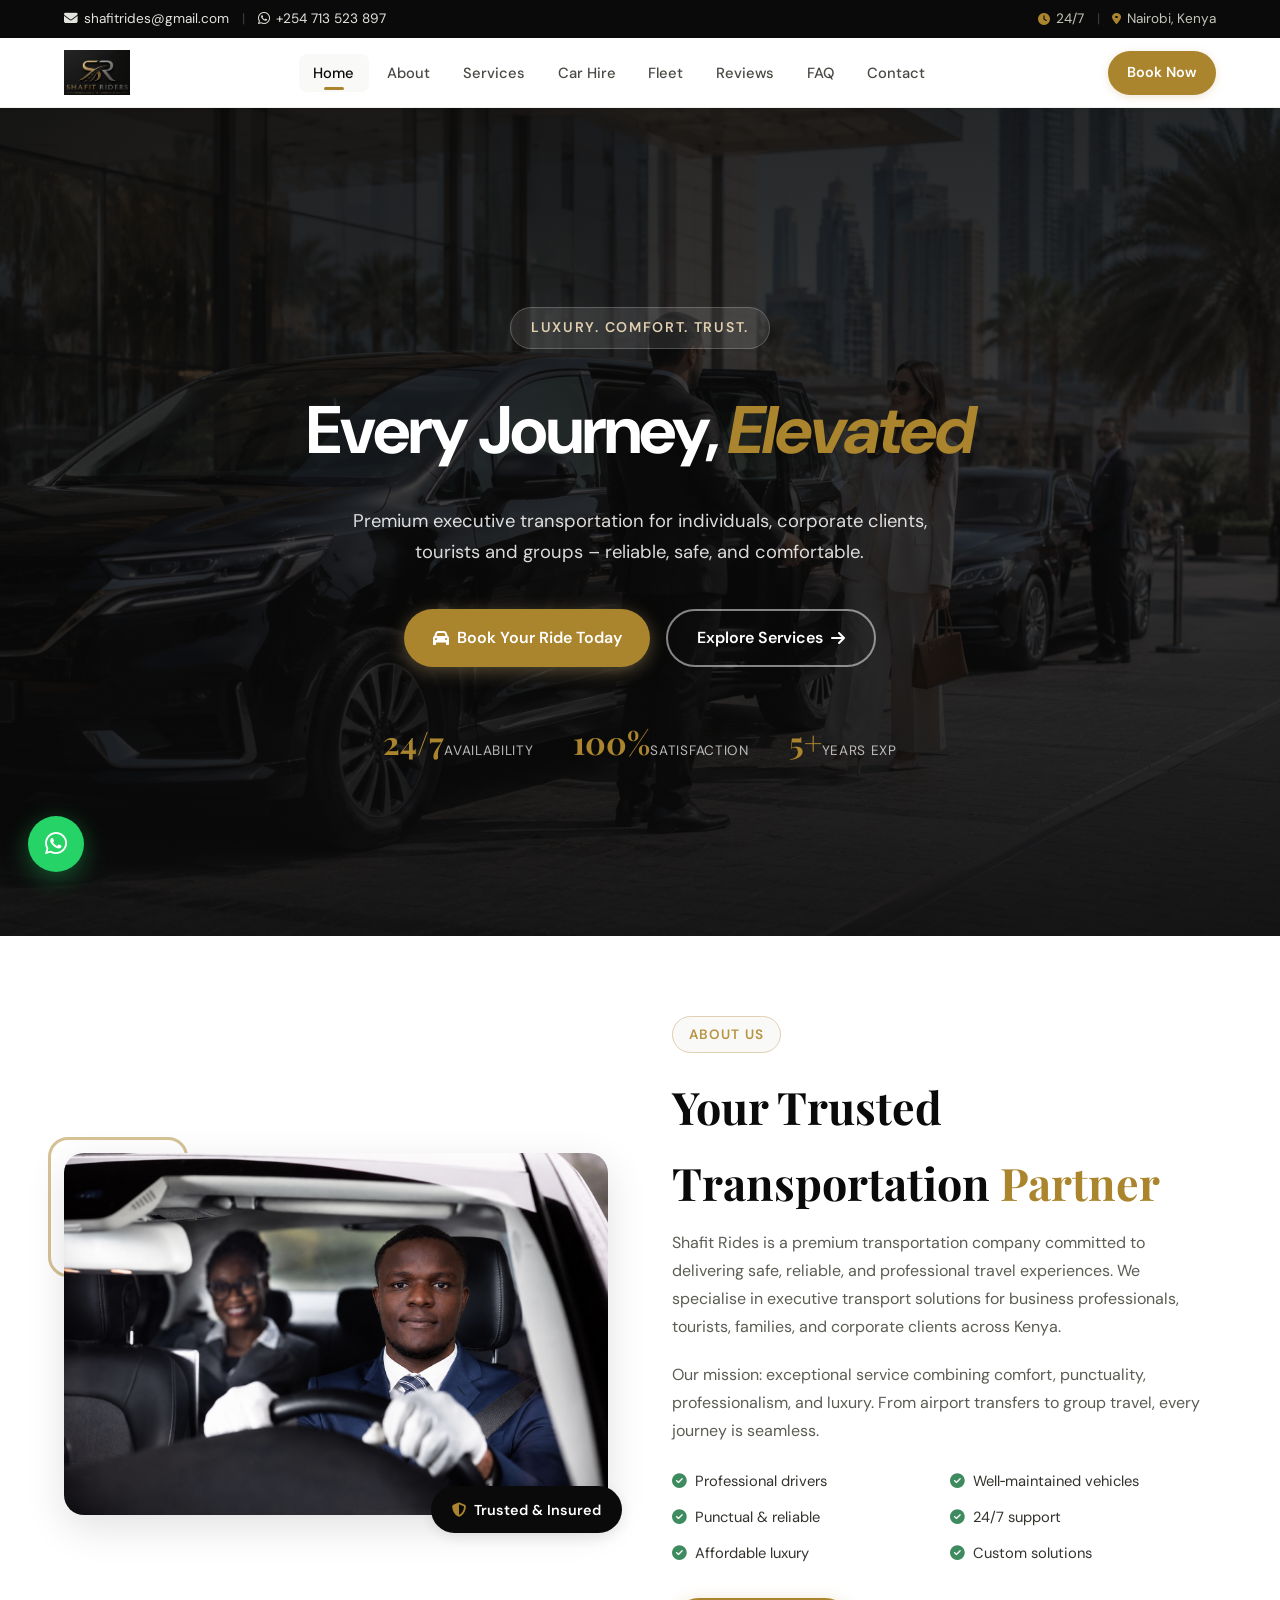
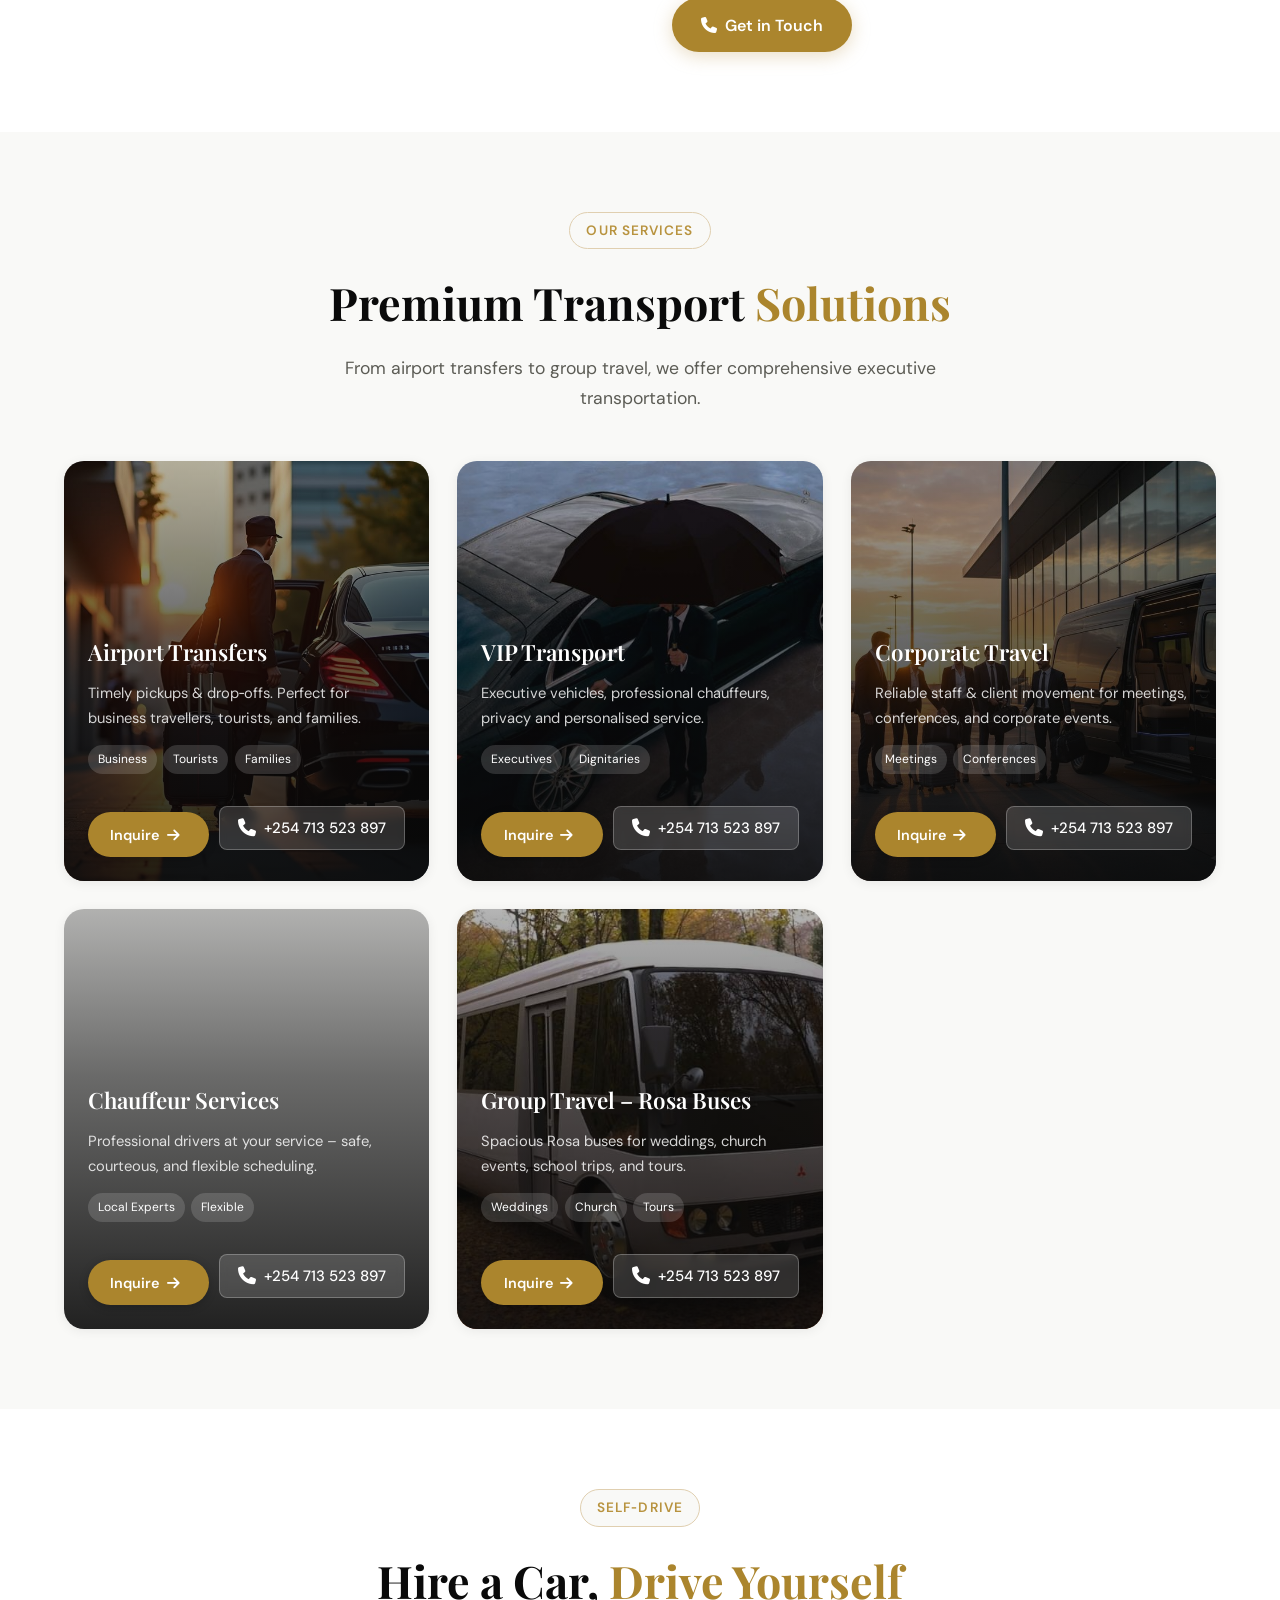
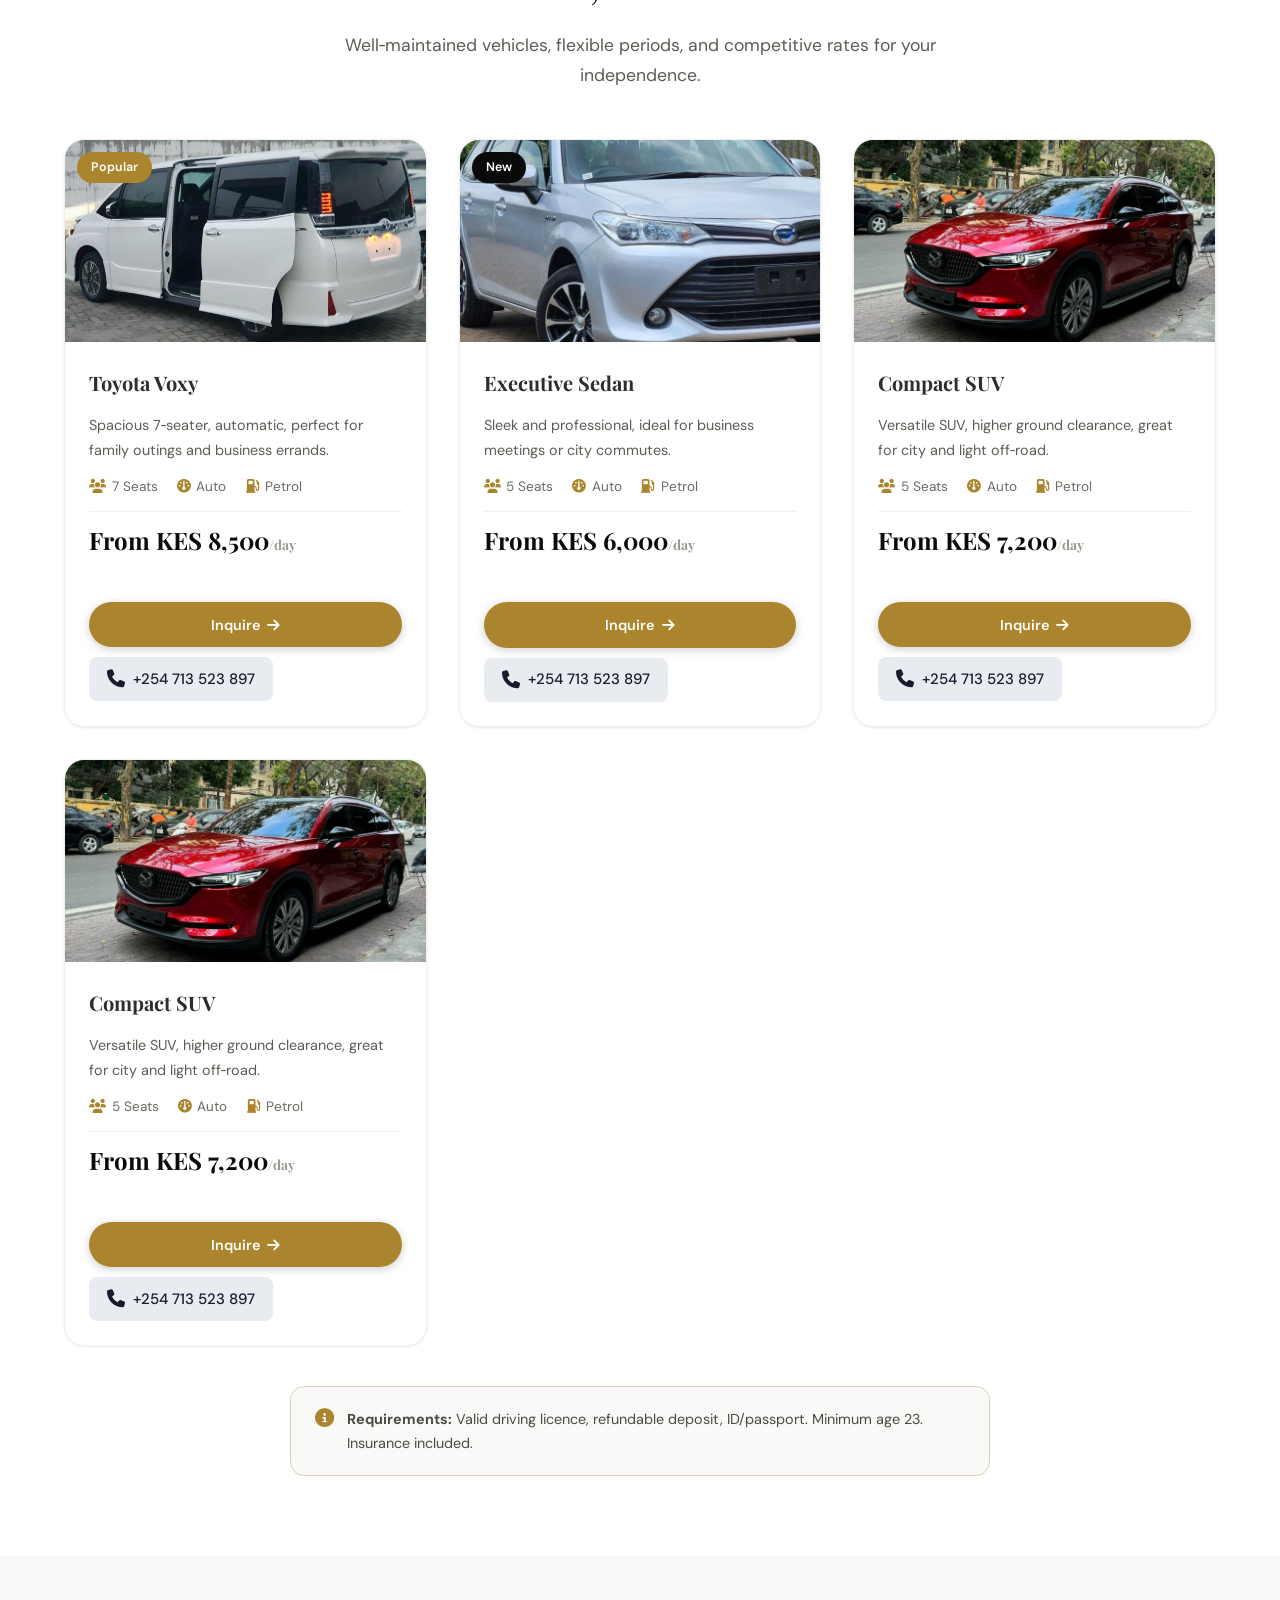
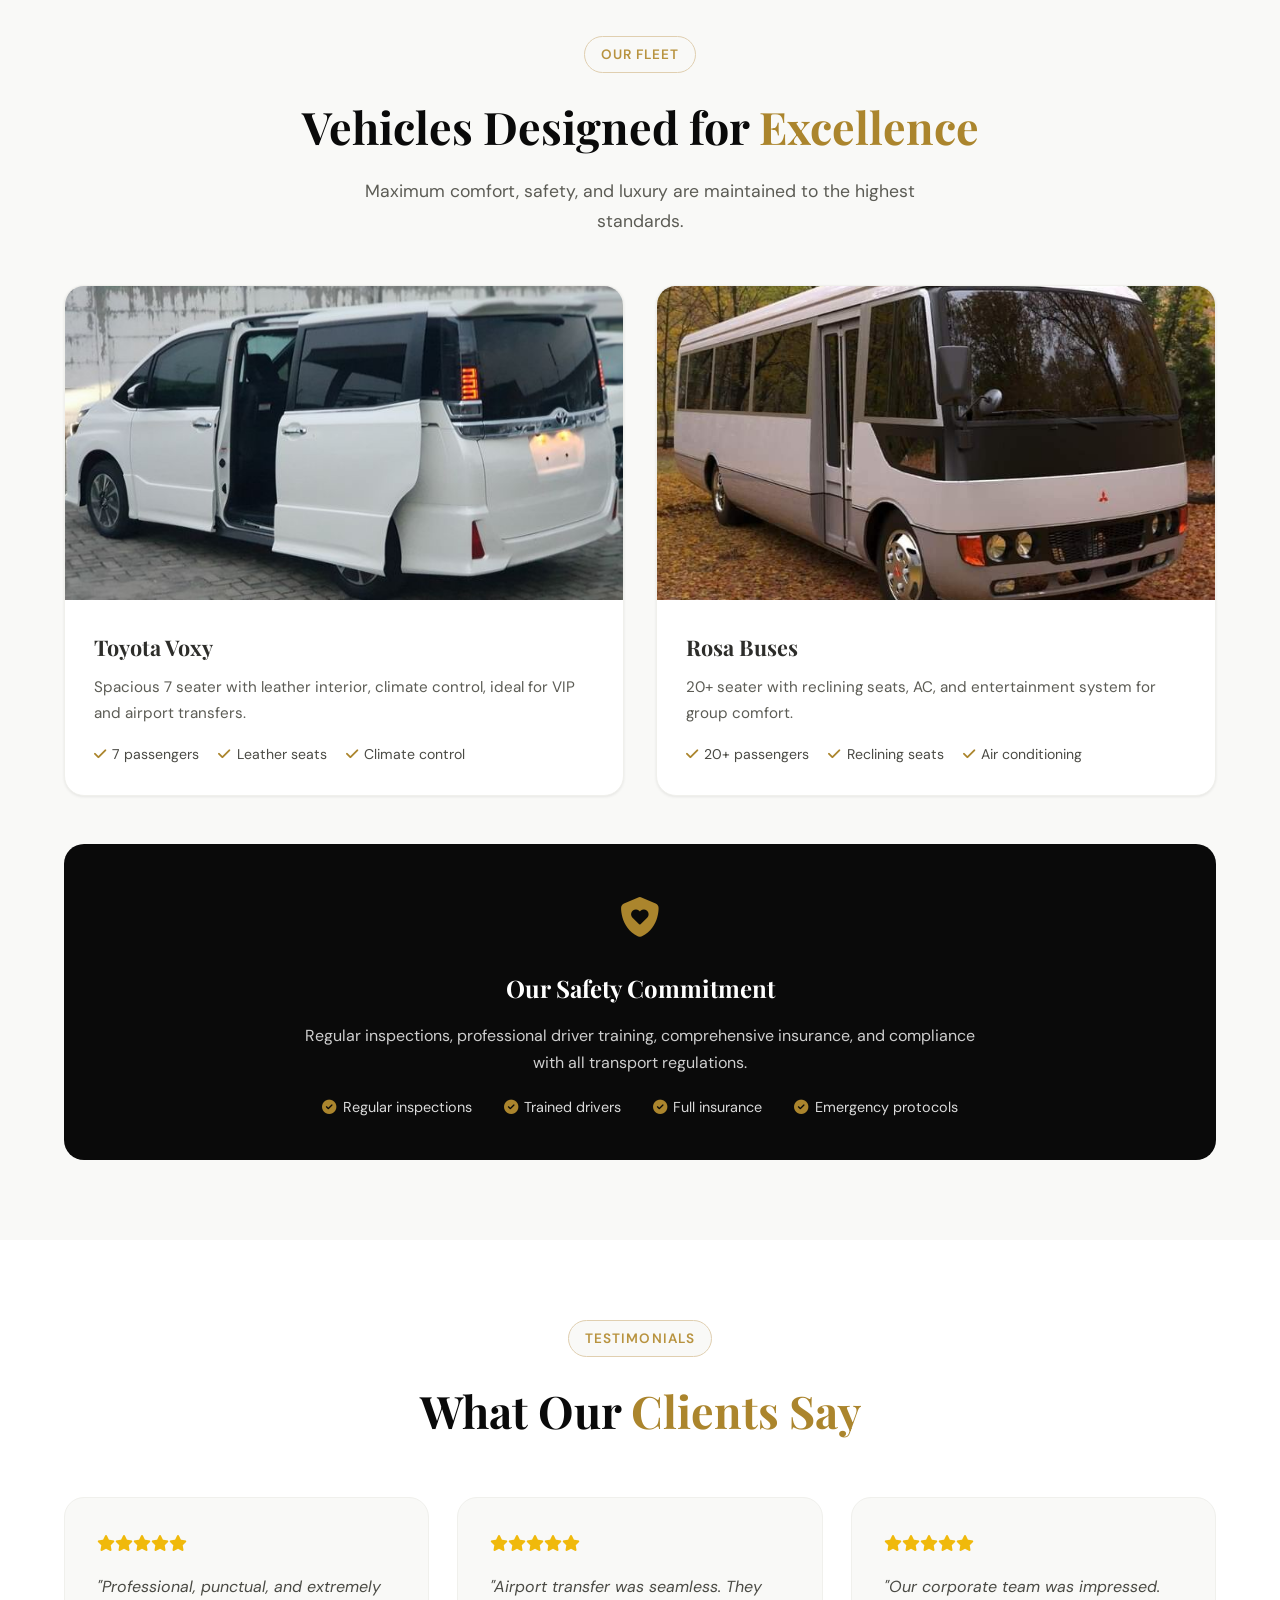
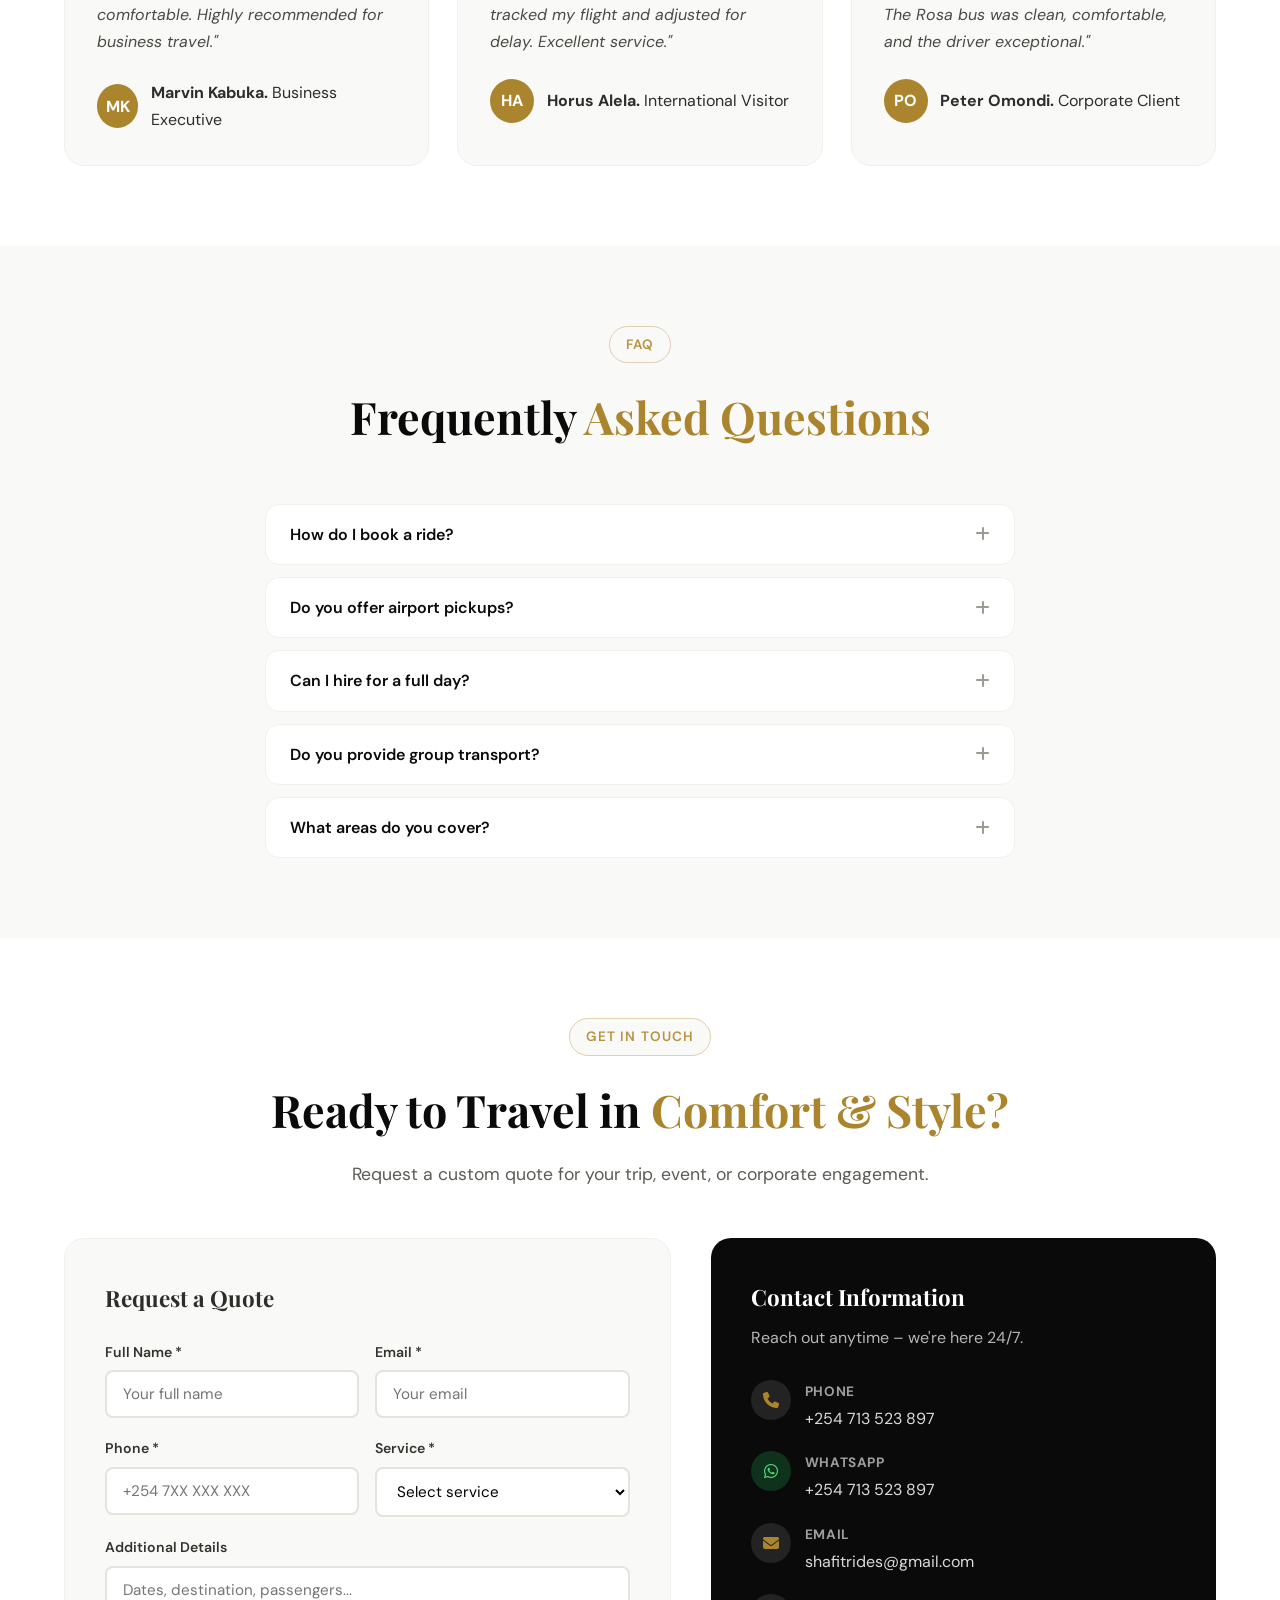
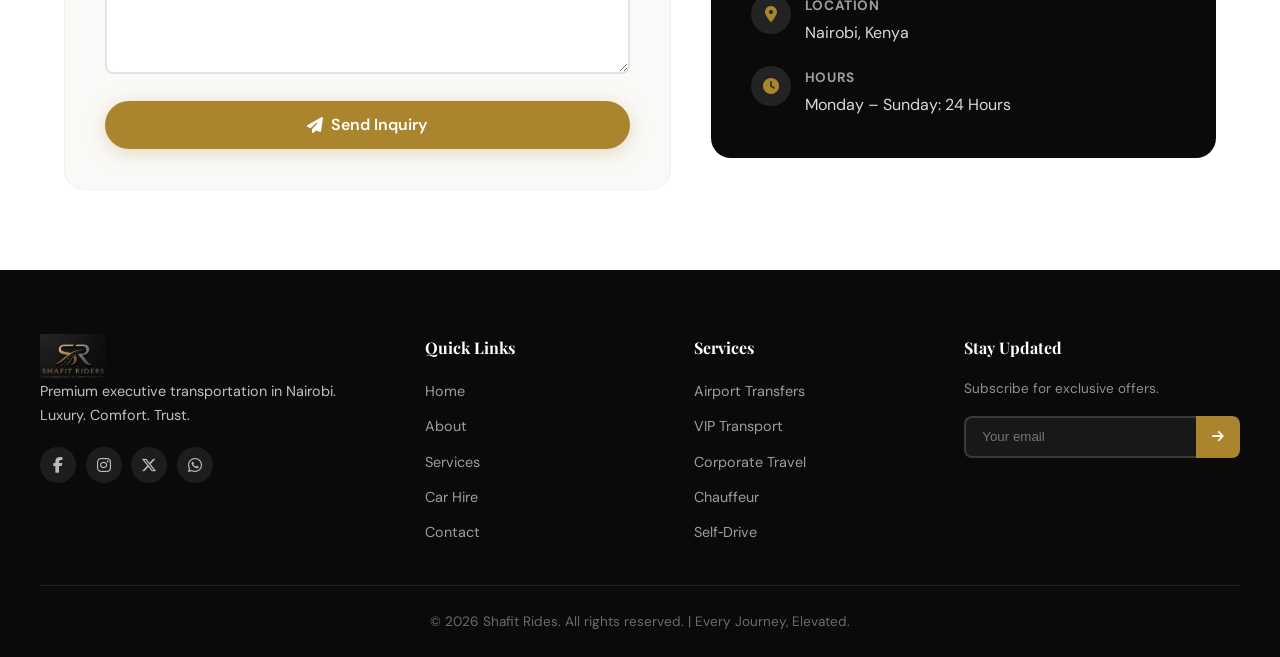
==== commit a9eaf7f4: "button styling" ====
--- a/index.html
+++ b/index.html
@@ -3,16 +3,199 @@
 <head>
     <meta charset="UTF-8">
     <!-- Favicon -->
-<link rel="icon" type="image/png" sizes="32x32" href="favicon_io/favicon-32x32.png">
-<link rel="icon" type="image/png" sizes="16x16" href="favicon_io/favicon-16x16.png">
-<link rel="apple-touch-icon" sizes="180x180" href="favicon_io/apple-touch-icon.png">
-<link rel="shortcut icon" href="favicon_io/favicon.ico">
+    <link rel="icon" type="image/png" sizes="32x32" href="favicon_io/favicon-32x32.png">
+    <link rel="icon" type="image/png" sizes="16x16" href="favicon_io/favicon-16x16.png">
+    <link rel="apple-touch-icon" sizes="180x180" href="favicon_io/apple-touch-icon.png">
+    <link rel="shortcut icon" href="favicon_io/favicon.ico">
     <meta name="viewport" content="width=device-width, initial-scale=1.0">
     <meta name="description" content="Shafit Rides – Premium executive transportation in Nairobi. Airport transfers, VIP chauffeur, corporate travel, group Rosa buses, and self-drive car hire.">
     <title>Shafit Rides | Luxury Executive Transportation – Nairobi</title>
     <link rel="stylesheet" href="style.css">
     <link rel="stylesheet" href="https://cdnjs.cloudflare.com/ajax/libs/font-awesome/6.5.1/css/all.min.css">
     <link href="https://fonts.googleapis.com/css2?family=Inter:wght@300..800&family=Playfair+Display:wght@400..700&family=DM+Sans:opsz,wght@9..40,300..700&display=swap" rel="stylesheet">
+    <style>
+        /* --- Additional inline styles for inquire actions --- */
+        .inquire-actions {
+            display: flex;
+            align-items: center;
+            gap: 10px;
+            margin-top: 16px;
+            flex-wrap: wrap;
+        }
+
+        .inquire-actions .btn-inquire {
+            flex: 1;
+            min-width: 120px;
+            text-align: center;
+        }
+
+        /* Call button – responsive: shows number on desktop, icon-only on mobile */
+        .btn-call {
+            display: inline-flex;
+            align-items: center;
+            justify-content: center;
+            gap: 8px;
+            padding: 0 18px;
+            height: 44px;
+            border-radius: 8px;
+            background: #25D366;
+            color: #fff;
+            font-size: 15px;
+            font-weight: 500;
+            text-decoration: none;
+            transition: background 0.3s ease, transform 0.2s ease;
+            border: none;
+            cursor: pointer;
+            white-space: nowrap;
+            flex-shrink: 0;
+        }
+
+        .btn-call i {
+            font-size: 18px;
+        }
+
+        .btn-call .call-number {
+            display: inline;
+        }
+
+        .btn-call:hover {
+            background: #1da851;
+            transform: scale(1.02);
+            color: #fff;
+        }
+
+        /* Phone-alt (blue) for services */
+        .btn-call.phone-alt {
+            background: #1a73e8;
+        }
+
+        .btn-call.phone-alt:hover {
+            background: #1557b0;
+        }
+
+        /* For dark service cards, make call button more visible */
+        .service-card .btn-call {
+            background: rgba(255, 255, 255, 0.15);
+            backdrop-filter: blur(4px);
+            border: 1px solid rgba(255, 255, 255, 0.25);
+            color: #fff;
+        }
+
+        .service-card .btn-call:hover {
+            background: #25D366;
+            border-color: #25D366;
+            color: #fff;
+        }
+
+        .service-card .btn-call.phone-alt:hover {
+            background: #1a73e8;
+            border-color: #1a73e8;
+        }
+
+        /* Hire cards – light background */
+        .hire-card .btn-call {
+            background: #e8ecf1;
+            color: #1a1a2e;
+        }
+
+        .hire-card .btn-call:hover {
+            background: #25D366;
+            color: #fff;
+        }
+
+        .hire-card .btn-call.phone-alt:hover {
+            background: #1a73e8;
+            color: #fff;
+        }
+
+        /* On phones and tablets, hide the number text and make it a circle */
+        @media (max-width: 768px) {
+            .btn-call {
+                padding: 0;
+                width: 44px;
+                height: 44px;
+                border-radius: 50%;
+                justify-content: center;
+                flex-shrink: 0;
+            }
+
+            .btn-call .call-number {
+                display: none;
+            }
+
+            .btn-call i {
+                font-size: 18px;
+                margin: 0;
+            }
+
+            /* service cards: keep the blurred look but circle */
+            .service-card .btn-call {
+                background: rgba(255, 255, 255, 0.15);
+                backdrop-filter: blur(4px);
+                border: 1px solid rgba(255, 255, 255, 0.25);
+                width: 44px;
+                height: 44px;
+                border-radius: 50%;
+            }
+
+            .service-card .btn-call:hover {
+                background: #25D366;
+                border-color: #25D366;
+            }
+
+            .service-card .btn-call.phone-alt:hover {
+                background: #1a73e8;
+                border-color: #1a73e8;
+            }
+
+            .hire-card .btn-call {
+                background: #e8ecf1;
+                color: #1a1a2e;
+                width: 44px;
+                height: 44px;
+                border-radius: 50%;
+            }
+
+            .hire-card .btn-call:hover {
+                background: #25D366;
+                color: #fff;
+            }
+
+            .hire-card .btn-call.phone-alt:hover {
+                background: #1a73e8;
+                color: #fff;
+            }
+
+            /* Adjust inquire actions for mobile to keep buttons side by side */
+            .inquire-actions {
+                flex-wrap: nowrap;
+                gap: 8px;
+            }
+
+            .inquire-actions .btn-inquire {
+                flex: 1;
+                min-width: auto;
+                font-size: 14px;
+                padding: 10px 12px;
+            }
+
+            .btn-call i {
+                font-size: 16px;
+            }
+        }
+
+        @media (max-width: 480px) {
+            .inquire-actions {
+                flex-wrap: wrap;
+            }
+            .inquire-actions .btn-inquire {
+                flex: 1 1 100%;
+            }
+            .btn-call {
+                flex: 0 0 44px;
+            }
+        }
+    </style>
 </head>
 <body>
 
@@ -20,14 +203,14 @@
     <div class="top-bar">
         <div class="top-bar-container">
             <div class="top-bar-left">
-                <a href="mailto:info@shafitrides.com" class="top-bar-link">
+                <a href="mailto:shafitrides@gmail.com" class="top-bar-link">
                     <i class="fa-solid fa-envelope"></i>
-                    <span class="hide-mobile">info@shafitrides.com</span>
+                    <span class="hide-mobile">shafitrides@gmail.com</span>
                 </a>
                 <span class="top-bar-divider hide-mobile">|</span>
-                <a href="https://wa.me/254700000000" target="_blank" rel="noopener noreferrer" class="top-bar-link whatsapp-link">
+                <a href="https://wa.me/254713523897" target="_blank" rel="noopener noreferrer" class="top-bar-link whatsapp-link">
                     <i class="fa-brands fa-whatsapp"></i>
-                    <span>+254 700 000 000</span>
+                    <span>+254 713 523 897</span>
                 </a>
             </div>
             <div class="top-bar-right hide-mobile">
@@ -42,8 +225,8 @@
     <nav class="navbar" id="navbar">
         <div class="nav-container">
             <a href="#home" class="nav-logo">
-    <img src="image/shafit_logo.png" alt="Shafit Rides – Luxury Transportation" class="nav-logo-img">
-</a>
+                <img src="image/shafit_logo.png" alt="Shafit Rides – Luxury Transportation" class="nav-logo-img">
+            </a>
             <ul class="nav-menu" id="navMenu">
                 <li><a href="#home" class="nav-link active">Home</a></li>
                 <li><a href="#about" class="nav-link">About</a></li>
@@ -129,55 +312,80 @@
                 <div class="service-card" style="background-image: url('image/airport\ transfer.jpg');">
                     <div class="service-card-overlay"></div>
                     <div class="service-card-content">
-                       
                         <h3 class="service-card-title">Airport Transfers</h3>
                         <p class="service-card-description">Timely pickups & drop‑offs. Perfect for business travellers, tourists, and families.</p>
                         <div class="service-card-tags"><span>Business</span><span>Tourists</span><span>Families</span></div>
-                        <a href="#contact" class="btn-inquire">Inquire <i class="fa-solid fa-arrow-right"></i></a>
+                        <div class="inquire-actions">
+                            <a href="https://wa.me/254713523897?text=Hi%20Shafit%20Rides%2C%20I'd%20like%20to%20inquire%20about%20your%20Airport%20Transfer%20services.%20Please%20share%20details%20on%20pricing%20and%20availability." target="_blank" rel="noopener" class="btn-inquire">Inquire <i class="fa-solid fa-arrow-right"></i></a>
+                            <a href="tel:+254713523897" class="btn-call phone-alt" aria-label="Call us">
+                                <i class="fa-solid fa-phone"></i>
+                                <span class="call-number">+254 713 523 897</span>
+                            </a>
+                        </div>
                     </div>
                 </div>
                 <!-- Service 2 -->
                 <div class="service-card" style="background-image: url('image/vip_transport.jpg');">
                     <div class="service-card-overlay"></div>
                     <div class="service-card-content">
-                        
                         <h3 class="service-card-title">VIP Transport</h3>
                         <p class="service-card-description">Executive vehicles, professional chauffeurs, privacy and personalised service.</p>
                         <div class="service-card-tags"><span>Executives</span><span>Dignitaries</span></div>
-                        <a href="#contact" class="btn-inquire">Inquire <i class="fa-solid fa-arrow-right"></i></a>
+                        <div class="inquire-actions">
+                            <a href="https://wa.me/254713523897?text=Hi%20Shafit%20Rides%2C%20I'm%20interested%20in%20your%20VIP%20Transport%20service.%20Please%20share%20rates%20and%20vehicle%20options." target="_blank" rel="noopener" class="btn-inquire">Inquire <i class="fa-solid fa-arrow-right"></i></a>
+                            <a href="tel:+254713523897" class="btn-call phone-alt" aria-label="Call us">
+                                <i class="fa-solid fa-phone"></i>
+                                <span class="call-number">+254 713 523 897</span>
+                            </a>
+                        </div>
                     </div>
                 </div>
                 <!-- Service 3 -->
                 <div class="service-card" style="background-image: url('image/corporate.jpg');">
                     <div class="service-card-overlay"></div>
                     <div class="service-card-content">
-                        
                         <h3 class="service-card-title">Corporate Travel</h3>
                         <p class="service-card-description">Reliable staff & client movement for meetings, conferences, and corporate events.</p>
                         <div class="service-card-tags"><span>Meetings</span><span>Conferences</span></div>
-                        <a href="#contact" class="btn-inquire">Inquire <i class="fa-solid fa-arrow-right"></i></a>
+                        <div class="inquire-actions">
+                            <a href="https://wa.me/254713523897?text=Hi%20Shafit%20Rides%2C%20I'd%20like%20to%20inquire%20about%20Corporate%20Travel%20solutions%20for%20our%20team.%20Please%20share%20fleet%20options%20and%20pricing." target="_blank" rel="noopener" class="btn-inquire">Inquire <i class="fa-solid fa-arrow-right"></i></a>
+                            <a href="tel:+254713523897" class="btn-call phone-alt" aria-label="Call us">
+                                <i class="fa-solid fa-phone"></i>
+                                <span class="call-number">+254 713 523 897</span>
+                            </a>
+                        </div>
                     </div>
                 </div>
                 <!-- Service 4 -->
                 <div class="service-card" style="background-image: url('https://images.unsplash.com/photo-1449965408869-eaa3f722e40d?');">
                     <div class="service-card-overlay"></div>
                     <div class="service-card-content">
-                        
                         <h3 class="service-card-title">Chauffeur Services</h3>
                         <p class="service-card-description">Professional drivers at your service – safe, courteous, and flexible scheduling.</p>
                         <div class="service-card-tags"><span>Local Experts</span><span>Flexible</span></div>
-                        <a href="#contact" class="btn-inquire">Inquire <i class="fa-solid fa-arrow-right"></i></a>
+                        <div class="inquire-actions">
+                            <a href="https://wa.me/254713523897?text=Hi%20Shafit%20Rides%2C%20I'm%20interested%20in%20your%20Chauffeur%20Services.%20Please%20tell%20me%20more%20about%20pricing%20and%20availability." target="_blank" rel="noopener" class="btn-inquire">Inquire <i class="fa-solid fa-arrow-right"></i></a>
+                            <a href="tel:+254713523897" class="btn-call phone-alt" aria-label="Call us">
+                                <i class="fa-solid fa-phone"></i>
+                                <span class="call-number">+254 713 523 897</span>
+                            </a>
+                        </div>
                     </div>
                 </div>
                 <!-- Service 5 -->
                 <div class="service-card" style="background-image: url('image/rosa_bus.jpg');">
                     <div class="service-card-overlay"></div>
                     <div class="service-card-content">
-                        
                         <h3 class="service-card-title">Group Travel – Rosa Buses</h3>
                         <p class="service-card-description">Spacious Rosa buses for weddings, church events, school trips, and tours.</p>
                         <div class="service-card-tags"><span>Weddings</span><span>Church</span><span>Tours</span></div>
-                        <a href="#contact" class="btn-inquire">Inquire <i class="fa-solid fa-arrow-right"></i></a>
+                        <div class="inquire-actions">
+                            <a href="https://wa.me/254713523897?text=Hi%20Shafit%20Rides%2C%20I'd%20like%20to%20inquire%20about%20Group%20Travel%20with%20Rosa%20buses.%20Please%20share%20capacity%2C%20rates%2C%20and%20availability." target="_blank" rel="noopener" class="btn-inquire">Inquire <i class="fa-solid fa-arrow-right"></i></a>
+                            <a href="tel:+254713523897" class="btn-call phone-alt" aria-label="Call us">
+                                <i class="fa-solid fa-phone"></i>
+                                <span class="call-number">+254 713 523 897</span>
+                            </a>
+                        </div>
                     </div>
                 </div>
             </div>
@@ -200,7 +408,13 @@
                         <p class="hire-card-desc">Spacious 7‑seater, automatic, perfect for family outings and business errands.</p>
                         <div class="hire-card-details"><div class="hire-detail"><i class="fa-solid fa-users"></i><span>7 Seats</span></div><div class="hire-detail"><i class="fa-solid fa-gauge"></i><span>Auto</span></div><div class="hire-detail"><i class="fa-solid fa-gas-pump"></i><span>Petrol</span></div></div>
                         <div class="hire-card-pricing"><span class="hire-price">From KES 8,500<span class="hire-period">/day</span></span></div>
-                        <a href="#contact" class="btn-inquire btn-inquire-hire">Inquire <i class="fa-solid fa-arrow-right"></i></a>
+                        <div class="inquire-actions">
+                            <a href="https://wa.me/254713523897?text=Hi%20Shafit%20Rides%2C%20I'd%20like%20to%20inquire%20about%20hiring%20the%20Toyota%20Voxy%20(self-drive).%20Please%20share%20rates%2C%20requirements%2C%20and%20availability." target="_blank" rel="noopener" class="btn-inquire btn-inquire-hire">Inquire <i class="fa-solid fa-arrow-right"></i></a>
+                            <a href="tel:+254713523897" class="btn-call" aria-label="Call us">
+                                <i class="fa-solid fa-phone"></i>
+                                <span class="call-number">+254 713 523 897</span>
+                            </a>
+                        </div>
                     </div>
                 </div>
                 <div class="hire-card">
@@ -210,7 +424,13 @@
                         <p class="hire-card-desc">Sleek and professional, ideal for business meetings or city commutes.</p>
                         <div class="hire-card-details"><div class="hire-detail"><i class="fa-solid fa-users"></i><span>5 Seats</span></div><div class="hire-detail"><i class="fa-solid fa-gauge"></i><span>Auto</span></div><div class="hire-detail"><i class="fa-solid fa-gas-pump"></i><span>Petrol</span></div></div>
                         <div class="hire-card-pricing"><span class="hire-price">From KES 6,000<span class="hire-period">/day</span></span></div>
-                        <a href="#contact" class="btn-inquire btn-inquire-hire">Inquire <i class="fa-solid fa-arrow-right"></i></a>
+                        <div class="inquire-actions">
+                            <a href="https://wa.me/254713523897?text=Hi%20Shafit%20Rides%2C%20I'd%20like%20to%20inquire%20about%20hiring%20the%20Executive%20Sedan%20(self-drive).%20Please%20share%20rates%20and%20availability." target="_blank" rel="noopener" class="btn-inquire btn-inquire-hire">Inquire <i class="fa-solid fa-arrow-right"></i></a>
+                            <a href="tel:+254713523897" class="btn-call" aria-label="Call us">
+                                <i class="fa-solid fa-phone"></i>
+                                <span class="call-number">+254 713 523 897</span>
+                            </a>
+                        </div>
                     </div>
                 </div>
                 <div class="hire-card">
@@ -220,18 +440,30 @@
                         <p class="hire-card-desc">Versatile SUV, higher ground clearance, great for city and light off‑road.</p>
                         <div class="hire-card-details"><div class="hire-detail"><i class="fa-solid fa-users"></i><span>5 Seats</span></div><div class="hire-detail"><i class="fa-solid fa-gauge"></i><span>Auto</span></div><div class="hire-detail"><i class="fa-solid fa-gas-pump"></i><span>Petrol</span></div></div>
                         <div class="hire-card-pricing"><span class="hire-price">From KES 7,200<span class="hire-period">/day</span></span></div>
-                        <a href="#contact" class="btn-inquire btn-inquire-hire">Inquire <i class="fa-solid fa-arrow-right"></i></a>
+                        <div class="inquire-actions">
+                            <a href="https://wa.me/254713523897?text=Hi%20Shafit%20Rides%2C%20I'd%20like%20to%20inquire%20about%20hiring%20the%20Compact%20SUV%20(self-drive).%20Please%20share%20rates%20and%20availability." target="_blank" rel="noopener" class="btn-inquire btn-inquire-hire">Inquire <i class="fa-solid fa-arrow-right"></i></a>
+                            <a href="tel:+254713523897" class="btn-call" aria-label="Call us">
+                                <i class="fa-solid fa-phone"></i>
+                                <span class="call-number">+254 713 523 897</span>
+                            </a>
+                        </div>
                     </div>
                 </div>
                 <!-- new card -->
-                 <div class="hire-card">
+                <div class="hire-card">
                     <div class="hire-card-image"><img src="image/compact_suv.jpg" alt="Compact SUV" loading="lazy"></div>
                     <div class="hire-card-body">
                         <h3 class="hire-card-title">Compact SUV</h3>
                         <p class="hire-card-desc">Versatile SUV, higher ground clearance, great for city and light off‑road.</p>
                         <div class="hire-card-details"><div class="hire-detail"><i class="fa-solid fa-users"></i><span>5 Seats</span></div><div class="hire-detail"><i class="fa-solid fa-gauge"></i><span>Auto</span></div><div class="hire-detail"><i class="fa-solid fa-gas-pump"></i><span>Petrol</span></div></div>
                         <div class="hire-card-pricing"><span class="hire-price">From KES 7,200<span class="hire-period">/day</span></span></div>
-                        <a href="#contact" class="btn-inquire btn-inquire-hire">Inquire <i class="fa-solid fa-arrow-right"></i></a>
+                        <div class="inquire-actions">
+                            <a href="https://wa.me/254713523897?text=Hi%20Shafit%20Rides%2C%20I'd%20like%20to%20inquire%20about%20hiring%20the%20Compact%20SUV%20(self-drive).%20Please%20share%20rates%20and%20availability." target="_blank" rel="noopener" class="btn-inquire btn-inquire-hire">Inquire <i class="fa-solid fa-arrow-right"></i></a>
+                            <a href="tel:+254713523897" class="btn-call" aria-label="Call us">
+                                <i class="fa-solid fa-phone"></i>
+                                <span class="call-number">+254 713 523 897</span>
+                            </a>
+                        </div>
                     </div>
                 </div>
             </div>
@@ -383,9 +615,9 @@
                         <h3>Contact Information</h3>
                         <p>Reach out anytime – we're here 24/7.</p>
                         <div class="contact-info-list">
-                            <a href="tel:+254700000000" class="contact-info-item"><div class="contact-icon"><i class="fa-solid fa-phone"></i></div><div><strong>Phone</strong><span>+254 700 000 000</span></div></a>
-                            <a href="https://wa.me/254700000000" target="_blank" rel="noopener" class="contact-info-item"><div class="contact-icon whatsapp-icon"><i class="fa-brands fa-whatsapp"></i></div><div><strong>WhatsApp</strong><span>+254 700 000 000</span></div></a>
-                            <a href="mailto:info@shafitrides.com" class="contact-info-item"><div class="contact-icon"><i class="fa-solid fa-envelope"></i></div><div><strong>Email</strong><span>info@shafitrides.com</span></div></a>
+                            <a href="tel:+254713523897" class="contact-info-item"><div class="contact-icon"><i class="fa-solid fa-phone"></i></div><div><strong>Phone</strong><span>+254 713 523 897</span></div></a>
+                            <a href="https://wa.me/254713523897" target="_blank" rel="noopener" class="contact-info-item"><div class="contact-icon whatsapp-icon"><i class="fa-brands fa-whatsapp"></i></div><div><strong>WhatsApp</strong><span>+254 713 523 897</span></div></a>
+                            <a href="mailto:shafitrides@gmail.com" class="contact-info-item"><div class="contact-icon"><i class="fa-solid fa-envelope"></i></div><div><strong>Email</strong><span>shafitrides@gmail.com</span></div></a>
                             <div class="contact-info-item"><div class="contact-icon"><i class="fa-solid fa-location-dot"></i></div><div><strong>Location</strong><span>Nairobi, Kenya</span></div></div>
                             <div class="contact-info-item"><div class="contact-icon"><i class="fa-solid fa-clock"></i></div><div><strong>Hours</strong><span>Monday – Sunday: 24 Hours</span></div></div>
                         </div>
@@ -400,15 +632,15 @@
         <div class="footer-container">
             <div class="footer-grid">
                 <div class="footer-brand">
-                       <a href="#home" class="nav-logo">
-    <img src="image/shafit_logo.png" alt="Shafit Rides – Luxury Transportation" class="nav-logo-img">
-</a>
+                    <a href="#home" class="nav-logo">
+                        <img src="image/shafit_logo.png" alt="Shafit Rides – Luxury Transportation" class="nav-logo-img">
+                    </a>
                     <p>Premium executive transportation in Nairobi. Luxury. Comfort. Trust.</p>
                     <div class="footer-socials">
                         <a href="#" aria-label="Facebook"><i class="fa-brands fa-facebook-f"></i></a>
                         <a href="#" aria-label="Instagram"><i class="fa-brands fa-instagram"></i></a>
                         <a href="#" aria-label="X"><i class="fa-brands fa-x-twitter"></i></a>
-                        <a href="https://wa.me/254700000000" target="_blank" rel="noopener" aria-label="WhatsApp"><i class="fa-brands fa-whatsapp"></i></a>
+                        <a href="https://wa.me/254713523897" target="_blank" rel="noopener" aria-label="WhatsApp"><i class="fa-brands fa-whatsapp"></i></a>
                     </div>
                 </div>
                 <div class="footer-links">
@@ -439,7 +671,7 @@
     </footer>
 
     <!-- Floating buttons -->
-    <a href="https://wa.me/254700000000" target="_blank" rel="noopener" class="whatsapp-float" aria-label="Chat on WhatsApp"><i class="fa-brands fa-whatsapp"></i></a>
+    <a href="https://wa.me/254713523897" target="_blank" rel="noopener" class="whatsapp-float" aria-label="Chat on WhatsApp"><i class="fa-brands fa-whatsapp"></i></a>
     <button class="back-to-top" id="backToTop" aria-label="Back to top"><i class="fa-solid fa-chevron-up"></i></button>
 
     <script src="script.js"></script>
--- a/style.css
+++ b/style.css
@@ -389,6 +389,8 @@
 
     .hamburger { display:flex; }
 
+/* to change/modify */
+
     .nav-menu {
         position: fixed;
         top: calc(var(--navbar-height) + var(--topbar-height));
@@ -404,6 +406,7 @@
         transition: transform 0.4s ease, opacity 0.4s ease;
         z-index: 1050;
         pointer-events: none;
+        align-items: center;
     }
     .nav-menu.active {
         transform: translateY(0);
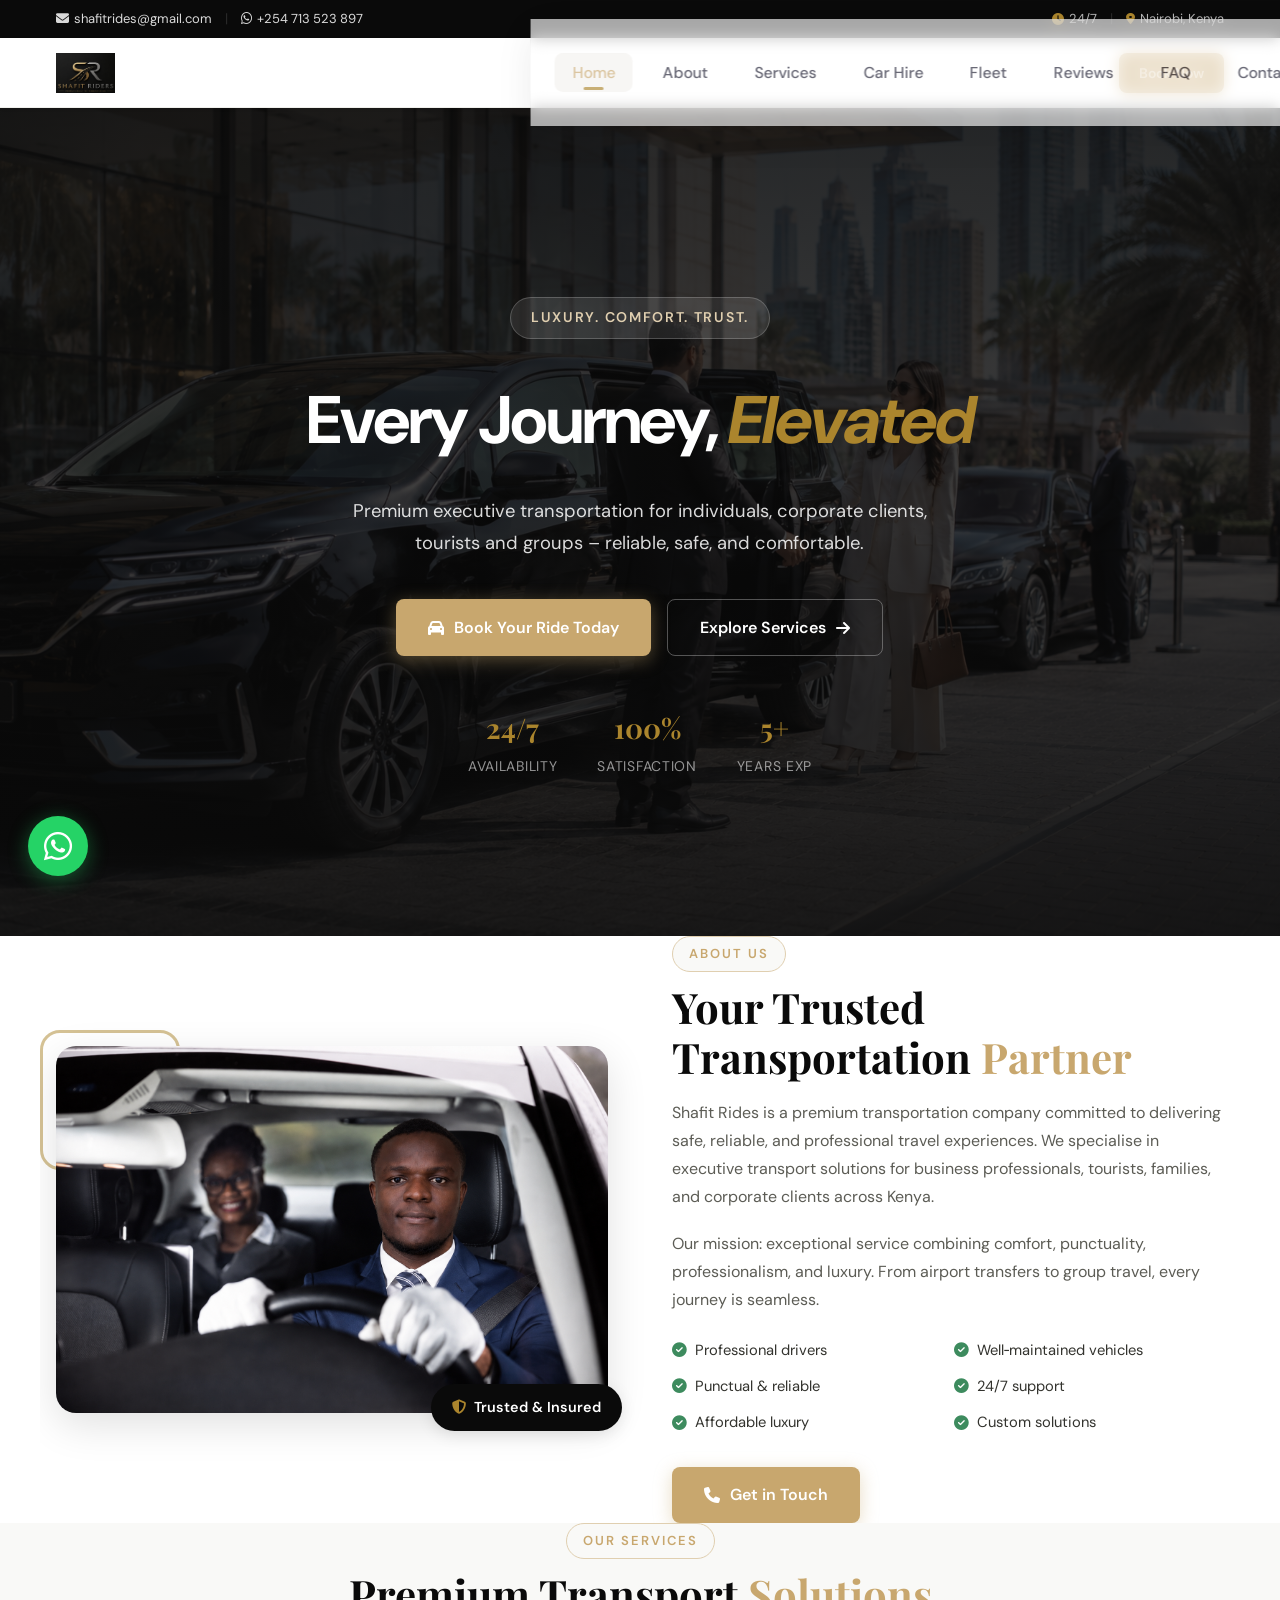
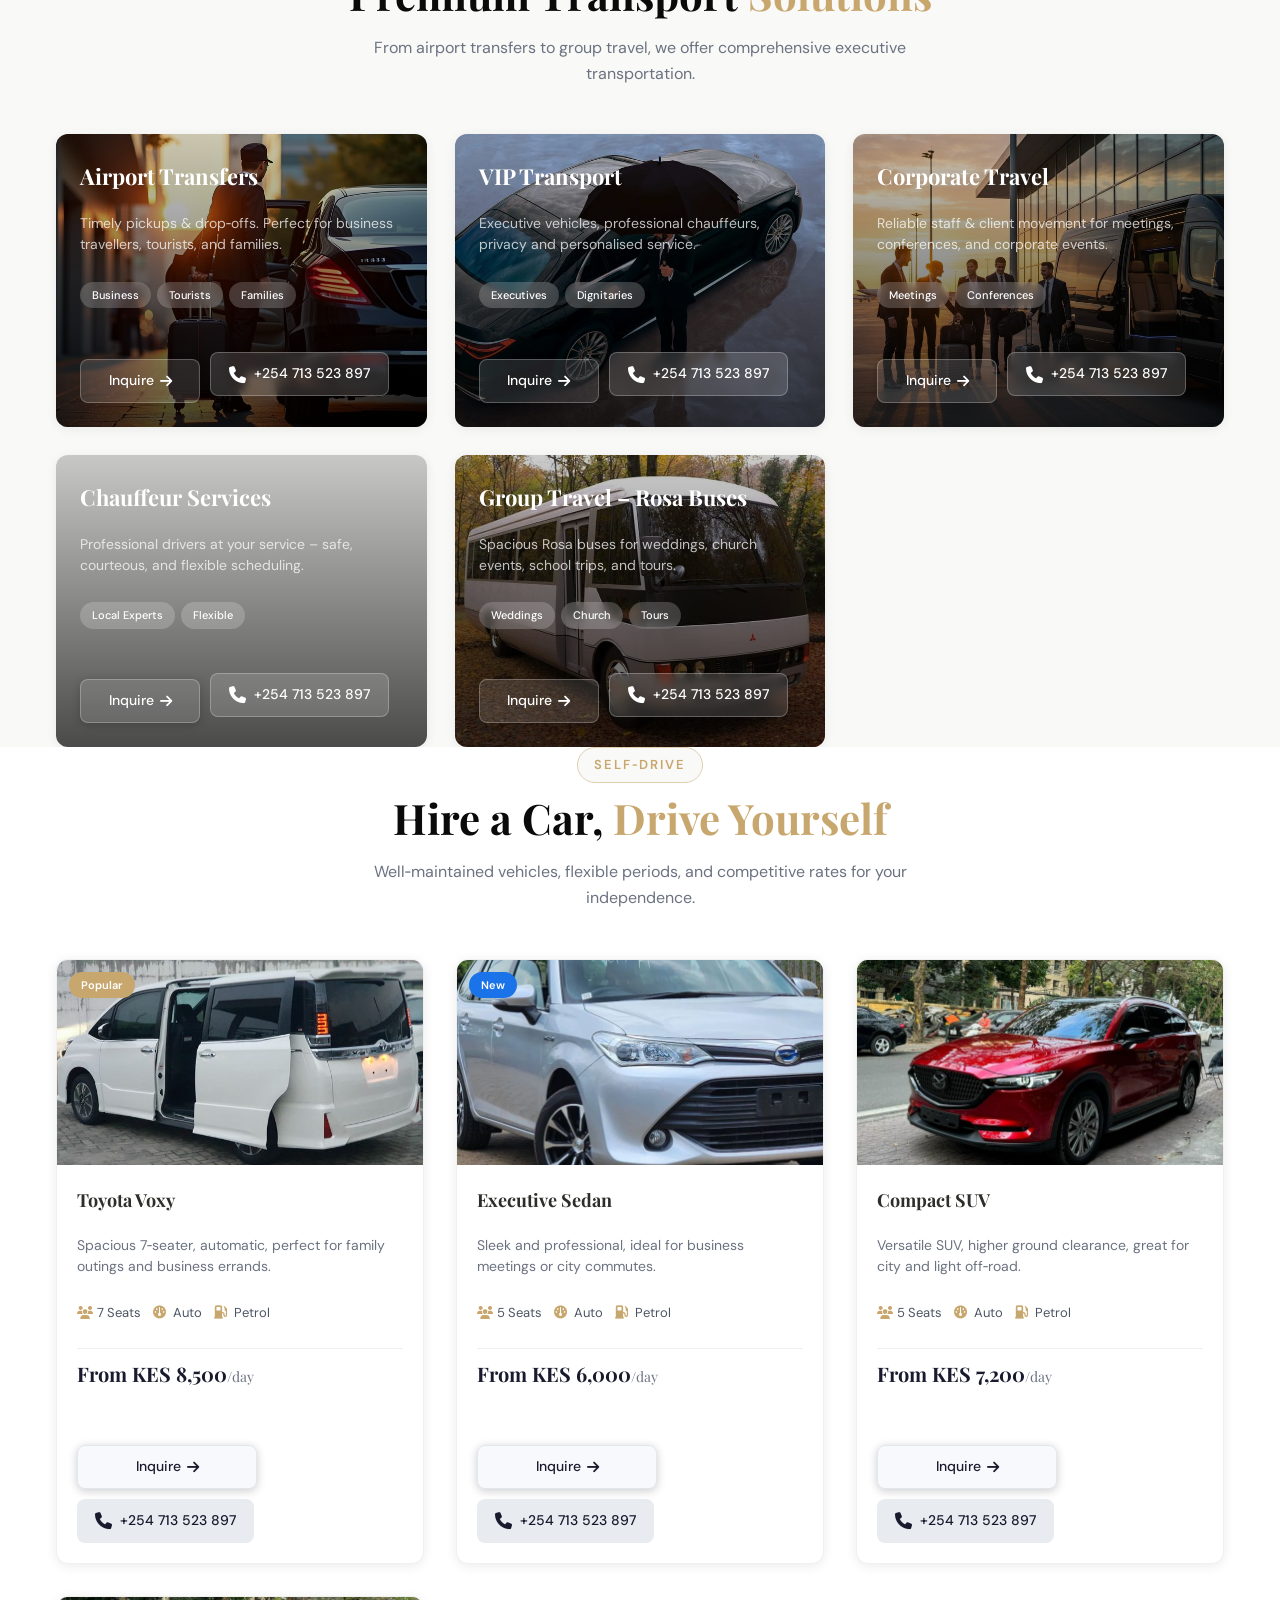
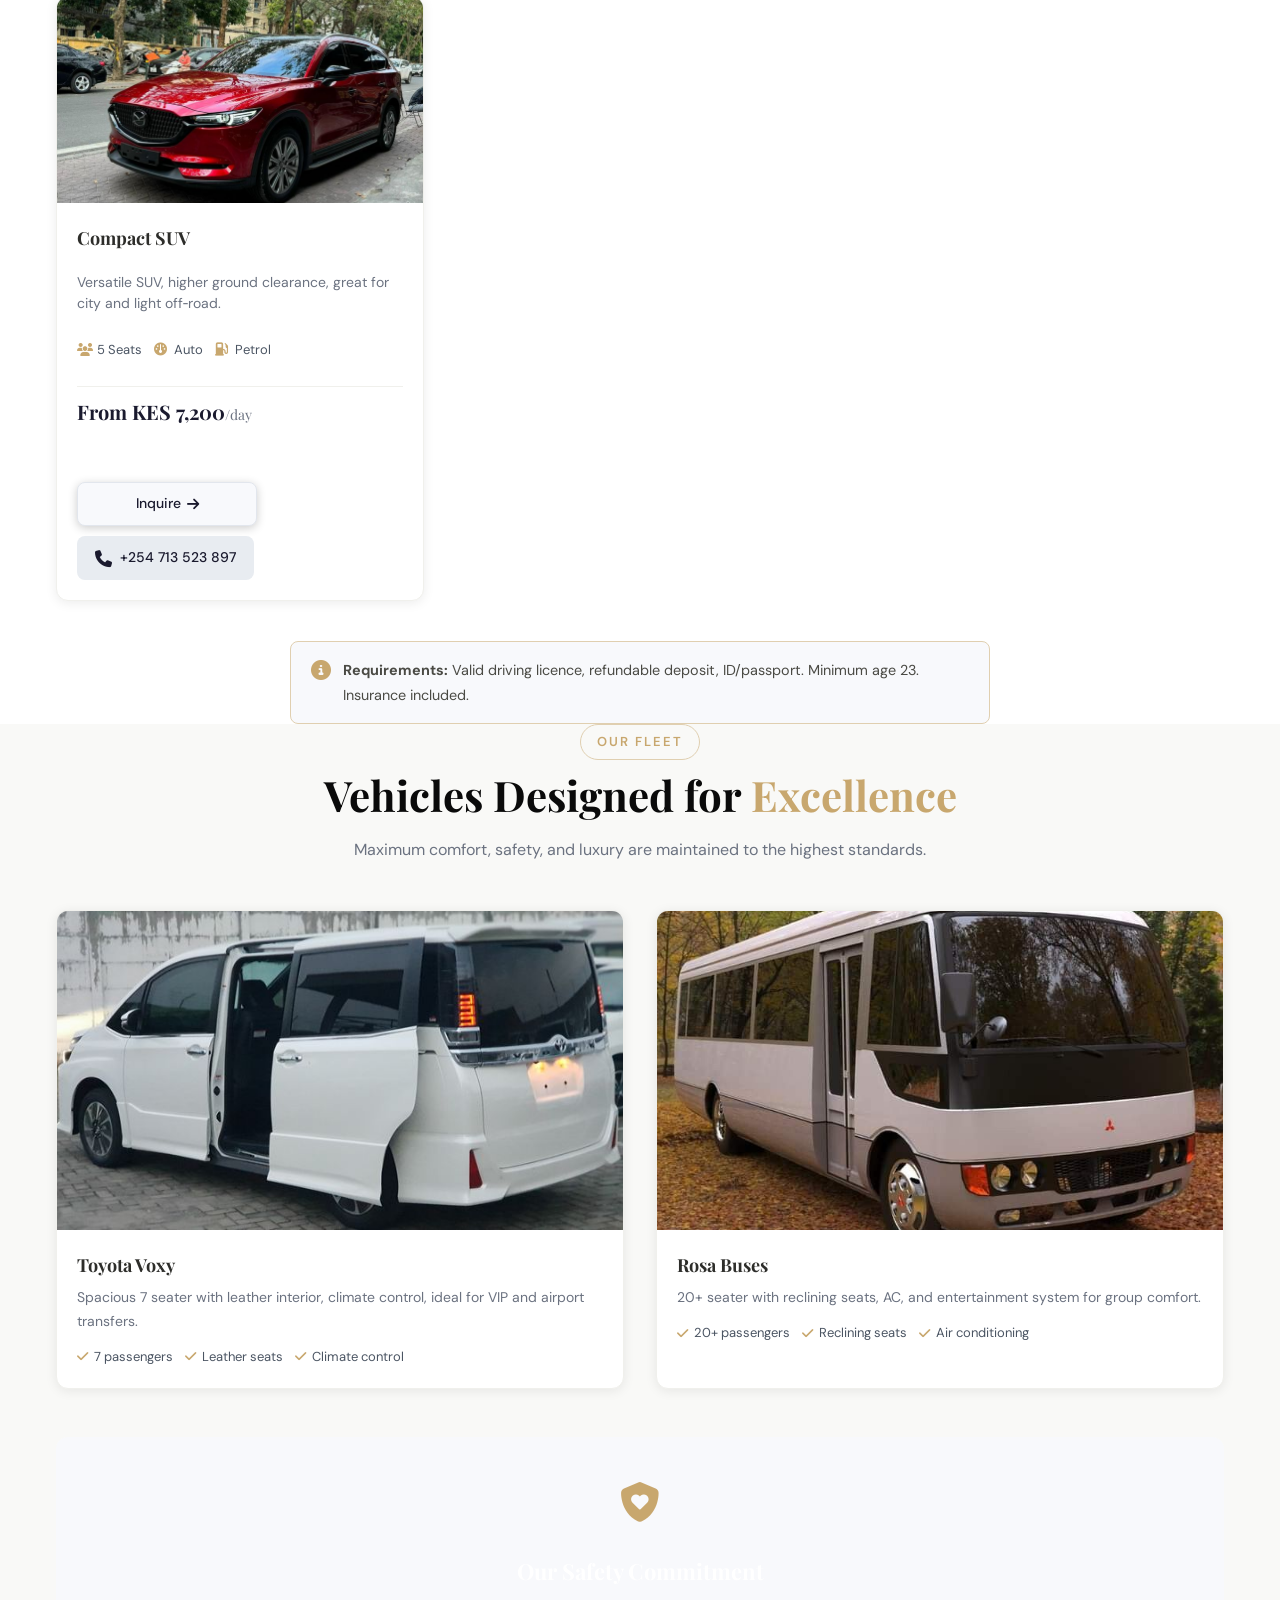
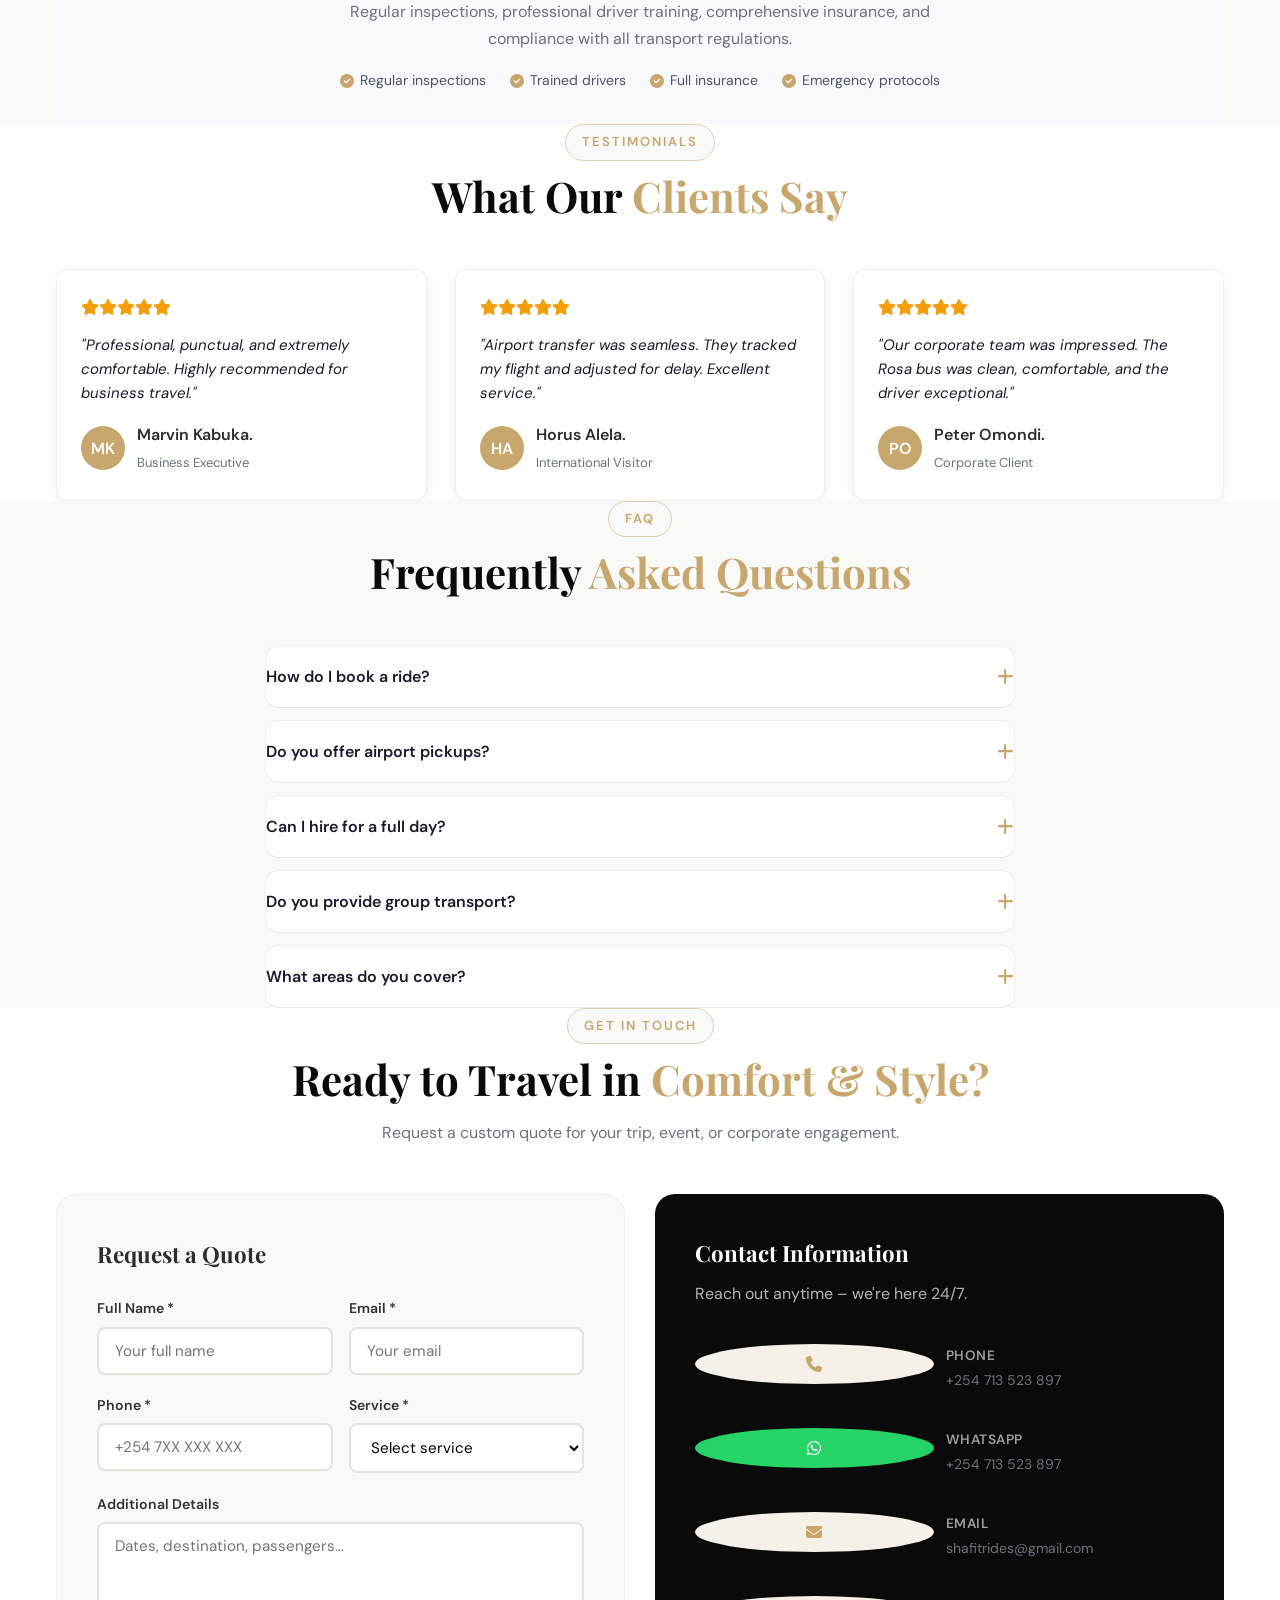
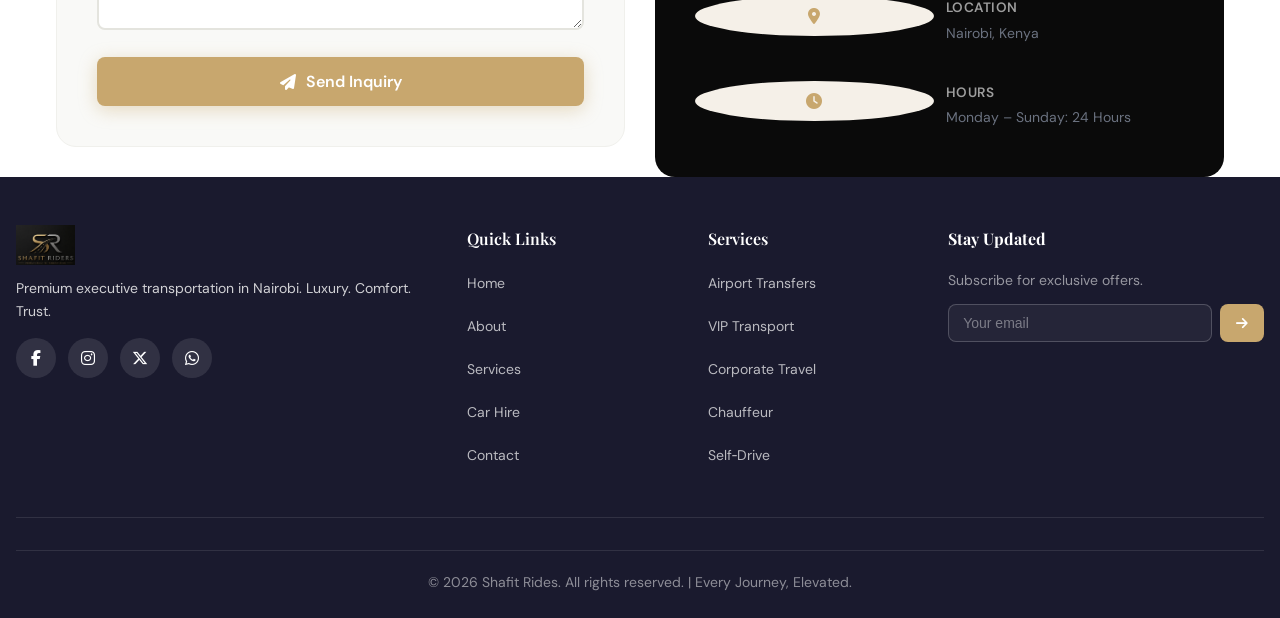
==== commit f446f8bf: "styling" ====
--- a/index.html
+++ b/index.html
@@ -14,7 +14,440 @@
     <link rel="stylesheet" href="https://cdnjs.cloudflare.com/ajax/libs/font-awesome/6.5.1/css/all.min.css">
     <link href="https://fonts.googleapis.com/css2?family=Inter:wght@300..800&family=Playfair+Display:wght@400..700&family=DM+Sans:opsz,wght@9..40,300..700&display=swap" rel="stylesheet">
     <style>
-        /* --- Additional inline styles for inquire actions --- */
+        /* --- GLOBAL FIXES FOR OVERFLOW ON SMALL SCREENS --- */
+        * {
+            box-sizing: border-box;
+        }
+        html, body {
+            max-width: 100%;
+            overflow-x: hidden !important;
+            margin: 0;
+            padding: 0;
+        }
+        img {
+            max-width: 100%;
+            height: auto;
+            display: block;
+        }
+        .section-container {
+            max-width: 1200px;
+            margin: 0 auto;
+            padding: 0 16px;
+            width: 100%;
+            overflow: hidden; /* prevent child overflow */
+        }
+        /* Ensure all flex/grid containers don't force overflow */
+        .about-grid,
+        .services-grid,
+        .car-hire-grid,
+        .fleet-grid,
+        .testimonials-grid,
+        .contact-grid,
+        .footer-grid {
+            width: 100%;
+            max-width: 100%;
+        }
+        /* Contact info list – wrap long text */
+        .contact-info-item {
+            word-break: break-word;
+        }
+        .contact-info-item span {
+            display: inline-block;
+            max-width: 100%;
+        }
+        /* Fix for hero stats on small screens */
+        .hero-stats {
+            flex-wrap: wrap;
+            justify-content: center;
+        }
+        /* Fix for top bar overflow */
+        .top-bar .top-bar-container {
+            flex-wrap: wrap;
+            justify-content: center;
+            padding: 0 12px;
+        }
+        .top-bar .top-bar-left {
+            flex-wrap: wrap;
+            justify-content: center;
+        }
+        /* Fix for navbar container */
+        .navbar .nav-container {
+            padding: 0 16px;
+            max-width: 100%;
+        }
+        /* Fix for footer */
+        .footer-container {
+            padding: 0 16px;
+            max-width: 100%;
+        }
+        /* Fix for fleet cards */
+        .fleet-card {
+            max-width: 100%;
+        }
+        /* Fix for hire cards */
+        .hire-card {
+            max-width: 100%;
+        }
+        /* Prevent any element from forcing horizontal scroll */
+        .hero,
+        .about,
+        .services,
+        .car-hire,
+        .fleet,
+        .testimonials,
+        .faq,
+        .contact,
+        .footer {
+            max-width: 100%;
+            overflow-x: hidden;
+        }
+        /* Ensure form inputs don't overflow */
+        .contact-form input,
+        .contact-form select,
+        .contact-form textarea {
+            max-width: 100%;
+            width: 100%;
+            box-sizing: border-box;
+        }
+        /* Make sure grid columns wrap properly */
+        .contact-grid {
+            display: grid;
+            grid-template-columns: 1fr 1fr;
+            gap: 30px;
+        }
+        @media (max-width: 768px) {
+            .contact-grid {
+                grid-template-columns: 1fr;
+            }
+            .about-grid {
+                grid-template-columns: 1fr;
+            }
+            .services-grid {
+                grid-template-columns: 1fr 1fr;
+            }
+            .car-hire-grid {
+                grid-template-columns: 1fr 1fr;
+            }
+            .fleet-grid {
+                grid-template-columns: 1fr 1fr;
+            }
+            .testimonials-grid {
+                grid-template-columns: 1fr;
+            }
+            .footer-grid {
+                grid-template-columns: 1fr 1fr;
+            }
+        }
+        @media (max-width: 480px) {
+            .services-grid {
+                grid-template-columns: 1fr;
+            }
+            .car-hire-grid {
+                grid-template-columns: 1fr;
+            }
+            .fleet-grid {
+                grid-template-columns: 1fr;
+            }
+            .footer-grid {
+                grid-template-columns: 1fr;
+            }
+            .hero-buttons {
+                flex-direction: column;
+                align-items: center;
+            }
+            .hero-buttons .btn-primary,
+            .hero-buttons .btn-secondary {
+                width: 100%;
+                max-width: 280px;
+                text-align: center;
+            }
+            /* Fix inquire buttons on very small screens */
+            .inquire-actions .btn-inquire {
+                max-width: 100% !important;
+                flex: 1 1 100% !important;
+            }
+            .inquire-actions {
+                flex-wrap: wrap !important;
+            }
+            .btn-call {
+                flex: 0 0 44px !important;
+            }
+            /* Fix contact info */
+            .contact-info-item {
+                flex-wrap: wrap;
+            }
+            .contact-info-item span {
+                word-break: break-all;
+            }
+        }
+
+        /* --- EXISTING STYLES (preserved) --- */
+
+        /* FIXED WHATSAPP BUTTON - ALWAYS VISIBLE */
+        .whatsapp-float {
+            position: fixed !important;
+            bottom: 24px !important;
+            right: 24px !important;
+            z-index: 9999 !important;
+            display: flex !important;
+            align-items: center !important;
+            justify-content: center !important;
+            width: 60px !important;
+            height: 60px !important;
+            background: #25D366 !important;
+            color: #fff !important;
+            border-radius: 50% !important;
+            font-size: 32px !important;
+            box-shadow: 0 4px 20px rgba(37, 211, 102, 0.4) !important;
+            transition: transform 0.3s ease, box-shadow 0.3s ease !important;
+            text-decoration: none !important;
+            opacity: 1 !important;
+            visibility: visible !important;
+            pointer-events: auto !important;
+        }
+        .whatsapp-float:hover {
+            transform: scale(1.08) !important;
+            box-shadow: 0 6px 28px rgba(37, 211, 102, 0.55) !important;
+            color: #fff !important;
+        }
+        @media (max-width: 480px) {
+            .whatsapp-float {
+                width: 54px !important;
+                height: 54px !important;
+                font-size: 28px !important;
+                bottom: 16px !important;
+                right: 16px !important;
+            }
+        }
+
+        /* BOOK NOW BUTTON - ALWAYS VISIBLE WITH TEXT */
+        .btn-book-nav {
+            display: inline-flex !important;
+            align-items: center !important;
+            justify-content: center !important;
+            background: #c8a76e !important;
+            color: #fff !important;
+            padding: 8px 20px !important;
+            border-radius: 8px !important;
+            font-weight: 600 !important;
+            font-size: 14px !important;
+            text-decoration: none !important;
+            transition: background 0.3s ease, transform 0.2s ease !important;
+            white-space: nowrap !important;
+            border: none !important;
+            cursor: pointer !important;
+            min-height: 40px !important;
+            line-height: 1 !important;
+        }
+        .btn-book-nav .btn-book-text {
+            display: inline !important;
+            font-size: inherit !important;
+            color: inherit !important;
+        }
+        .btn-book-nav:hover {
+            background: #b8964e !important;
+            transform: translateY(-1px) !important;
+            color: #fff !important;
+        }
+        @media (max-width: 768px) {
+            .btn-book-nav {
+                padding: 6px 14px !important;
+                font-size: 12px !important;
+                min-height: 34px !important;
+                margin-right: 4px !important;
+            }
+        }
+        @media (max-width: 480px) {
+            .btn-book-nav {
+                padding: 5px 10px !important;
+                font-size: 11px !important;
+                min-height: 30px !important;
+                border-radius: 6px !important;
+            }
+            .btn-book-nav .btn-book-text {
+                font-size: 10px !important;
+            }
+        }
+
+        /* NAVBAR MENU - FIXED POSITIONING & TOGGLE */
+        .navbar .nav-menu {
+            display: flex !important;
+            align-items: center !important;
+            gap: 6px !important;
+            list-style: none !important;
+            margin: 0 !important;
+            padding: 0 !important;
+            transition: all 0.3s ease !important;
+        }
+        .navbar .nav-menu .nav-link {
+            padding: 8px 14px !important;
+            font-size: 14px !important;
+            font-weight: 500 !important;
+            color: #1a1a2e !important;
+            text-decoration: none !important;
+            border-radius: 6px !important;
+            transition: all 0.3s ease !important;
+            white-space: nowrap !important;
+        }
+        .navbar .nav-menu .nav-link:hover,
+        .navbar .nav-menu .nav-link.active {
+            background: #f0f2f5 !important;
+            color: #c8a76e !important;
+        }
+
+        /* Mobile menu - full screen overlay with smooth slide */
+        @media (max-width: 992px) {
+            .navbar .nav-menu {
+                position: fixed !important;
+                top: 0 !important;
+                left: 0 !important;
+                right: 0 !important;
+                bottom: 0 !important;
+                width: 100% !important;
+                height: 100vh !important;
+                background: rgba(255, 255, 255, 0.98) !important;
+                backdrop-filter: blur(8px) !important;
+                flex-direction: column !important;
+                justify-content: center !important;
+                align-items: center !important;
+                gap: 12px !important;
+                padding: 40px 24px !important;
+                transform: translateX(100%) !important;
+                opacity: 0 !important;
+                visibility: hidden !important;
+                pointer-events: none !important;
+                transition: transform 0.4s cubic-bezier(0.25, 0.46, 0.45, 0.94), opacity 0.4s ease, visibility 0.4s ease !important;
+                z-index: 999 !important;
+                overflow-y: auto !important;
+            }
+            .navbar .nav-menu.active {
+                transform: translateX(0) !important;
+                opacity: 1 !important;
+                visibility: visible !important;
+                pointer-events: all !important;
+            }
+            .navbar .nav-menu .nav-link {
+                font-size: 20px !important;
+                padding: 12px 24px !important;
+                width: 100% !important;
+                max-width: 280px !important;
+                text-align: center !important;
+                white-space: normal !important;
+                border-radius: 10px !important;
+            }
+            .navbar .nav-menu .nav-link:hover,
+            .navbar .nav-menu .nav-link.active {
+                background: #f5f0e8 !important;
+                color: #c8a76e !important;
+            }
+            .navbar .hamburger {
+                display: flex !important;
+                flex-direction: column !important;
+                gap: 5px !important;
+                background: none !important;
+                border: none !important;
+                cursor: pointer !important;
+                padding: 6px !important;
+                z-index: 1000 !important;
+                position: relative !important;
+            }
+            .navbar .hamburger .hamburger-line {
+                display: block !important;
+                width: 26px !important;
+                height: 2.5px !important;
+                background: #1a1a2e !important;
+                border-radius: 4px !important;
+                transition: all 0.3s ease !important;
+                transform-origin: center !important;
+            }
+            .navbar .hamburger.active .hamburger-line:nth-child(1) {
+                transform: translateY(7.5px) rotate(45deg) !important;
+            }
+            .navbar .hamburger.active .hamburger-line:nth-child(2) {
+                opacity: 0 !important;
+                transform: scaleX(0) !important;
+            }
+            .navbar .hamburger.active .hamburger-line:nth-child(3) {
+                transform: translateY(-7.5px) rotate(-45deg) !important;
+            }
+        }
+        @media (max-width: 480px) {
+            .navbar .nav-menu .nav-link {
+                font-size: 17px !important;
+                padding: 10px 20px !important;
+                max-width: 240px !important;
+            }
+            .navbar .hamburger .hamburger-line {
+                width: 22px !important;
+                height: 2px !important;
+            }
+            .navbar .hamburger.active .hamburger-line:nth-child(1) {
+                transform: translateY(6px) rotate(45deg) !important;
+            }
+            .navbar .hamburger.active .hamburger-line:nth-child(3) {
+                transform: translateY(-6px) rotate(-45deg) !important;
+            }
+        }
+
+        /* HERO BUTTONS - REALISTIC WIDTH */
+        .hero-buttons {
+            display: flex;
+            flex-wrap: wrap;
+            gap: 16px;
+            justify-content: center;
+            margin-top: 24px;
+        }
+        .hero-buttons .btn-primary,
+        .hero-buttons .btn-secondary {
+            display: inline-flex !important;
+            align-items: center;
+            justify-content: center;
+            gap: 10px;
+            padding: 14px 32px;
+            border-radius: 8px;
+            font-weight: 600;
+            font-size: 16px;
+            text-decoration: none;
+            transition: all 0.3s ease;
+            white-space: nowrap;
+            width: auto;
+            min-width: 160px;
+            max-width: 260px;
+            flex: 0 1 auto;
+        }
+        .hero-buttons .btn-primary {
+            background: #c8a76e;
+            color: #fff;
+            border: none;
+        }
+        .hero-buttons .btn-primary:hover {
+            background: #b8964e;
+            transform: translateY(-2px);
+            color: #fff;
+        }
+        .hero-buttons .btn-secondary {
+            background: transparent;
+            color: #fff;
+            border: 1px solid rgba(255,255,255,0.3);
+        }
+        .hero-buttons .btn-secondary:hover {
+            background: rgba(255,255,255,0.1);
+            border-color: #fff;
+            color: #fff;
+        }
+        @media (max-width: 480px) {
+            .hero-buttons .btn-primary,
+            .hero-buttons .btn-secondary {
+                min-width: 140px;
+                padding: 12px 20px;
+                font-size: 14px;
+                white-space: normal;
+                flex: 1 1 100%;
+                max-width: 100%;
+            }
+        }
+
+        /* INQUIRE BUTTONS - RESPONSIVE BUT NOT TOO WIDE */
         .inquire-actions {
             display: flex;
             align-items: center;
@@ -22,14 +455,51 @@
             margin-top: 16px;
             flex-wrap: wrap;
         }
-
         .inquire-actions .btn-inquire {
-            flex: 1;
+            flex: 0 1 auto;
+            max-width: 180px;
             min-width: 120px;
             text-align: center;
-        }
-
-        /* Call button – responsive: shows number on desktop, icon-only on mobile */
+            padding: 9px 18px;
+            font-size: 14px;
+            font-weight: 500;
+            border-radius: 8px;
+            white-space: nowrap;
+            transition: all 0.3s ease;
+            display: inline-flex;
+            align-items: center;
+            justify-content: center;
+            gap: 6px;
+            background: #fff;
+            color: #1a1a2e;
+            border: 1px solid #e0e4ea;
+            text-decoration: none;
+        }
+        .inquire-actions .btn-inquire:hover {
+            background: #f0f2f5;
+            border-color: #c5cbd4;
+            transform: translateY(-1px);
+        }
+        .service-card .inquire-actions .btn-inquire {
+            background: rgba(255,255,255,0.12);
+            border: 1px solid rgba(255,255,255,0.25);
+            color: #fff;
+        }
+        .service-card .inquire-actions .btn-inquire:hover {
+            background: rgba(255,255,255,0.25);
+            border-color: rgba(255,255,255,0.4);
+        }
+        .hire-card .inquire-actions .btn-inquire {
+            background: #f8f9fc;
+            border: 1px solid #e2e6ed;
+            color: #1a1a2e;
+        }
+        .hire-card .inquire-actions .btn-inquire:hover {
+            background: #edf0f5;
+            border-color: #c5ccd8;
+        }
+
+        /* Call button */
         .btn-call {
             display: inline-flex;
             align-items: center;
@@ -40,7 +510,7 @@
             border-radius: 8px;
             background: #25D366;
             color: #fff;
-            font-size: 15px;
+            font-size: 14px;
             font-weight: 500;
             text-decoration: none;
             transition: background 0.3s ease, transform 0.2s ease;
@@ -49,150 +519,872 @@
             white-space: nowrap;
             flex-shrink: 0;
         }
-
         .btn-call i {
-            font-size: 18px;
-        }
-
+            font-size: 17px;
+        }
         .btn-call .call-number {
             display: inline;
         }
-
         .btn-call:hover {
             background: #1da851;
             transform: scale(1.02);
             color: #fff;
         }
-
-        /* Phone-alt (blue) for services */
         .btn-call.phone-alt {
             background: #1a73e8;
         }
-
         .btn-call.phone-alt:hover {
             background: #1557b0;
         }
-
-        /* For dark service cards, make call button more visible */
         .service-card .btn-call {
-            background: rgba(255, 255, 255, 0.15);
+            background: rgba(255,255,255,0.15);
             backdrop-filter: blur(4px);
-            border: 1px solid rgba(255, 255, 255, 0.25);
-            color: #fff;
-        }
-
+            border: 1px solid rgba(255,255,255,0.25);
+            color: #fff;
+        }
         .service-card .btn-call:hover {
             background: #25D366;
             border-color: #25D366;
             color: #fff;
         }
-
         .service-card .btn-call.phone-alt:hover {
             background: #1a73e8;
             border-color: #1a73e8;
         }
-
-        /* Hire cards – light background */
         .hire-card .btn-call {
             background: #e8ecf1;
             color: #1a1a2e;
         }
-
         .hire-card .btn-call:hover {
             background: #25D366;
             color: #fff;
         }
-
         .hire-card .btn-call.phone-alt:hover {
             background: #1a73e8;
             color: #fff;
         }
 
-        /* On phones and tablets, hide the number text and make it a circle */
+        /* Mobile inquire adjustments */
+        @media (max-width: 992px) {
+            .inquire-actions .btn-inquire {
+                max-width: 160px;
+                min-width: 100px;
+                padding: 8px 14px;
+                font-size: 13px;
+            }
+            .btn-call {
+                padding: 0 14px;
+                height: 40px;
+                font-size: 13px;
+            }
+            .btn-call i {
+                font-size: 15px;
+            }
+        }
         @media (max-width: 768px) {
+            .inquire-actions {
+                gap: 8px;
+            }
+            .inquire-actions .btn-inquire {
+                max-width: 150px;
+                min-width: 90px;
+                padding: 7px 12px;
+                font-size: 12px;
+                border-radius: 6px;
+            }
+            .btn-call .call-number {
+                display: none;
+            }
             .btn-call {
                 padding: 0;
-                width: 44px;
-                height: 44px;
+                width: 40px;
+                height: 40px;
                 border-radius: 50%;
                 justify-content: center;
                 flex-shrink: 0;
-            }
-
-            .btn-call .call-number {
-                display: none;
-            }
-
+                background: #25D366;
+                color: #fff;
+            }
             .btn-call i {
-                font-size: 18px;
+                font-size: 16px;
                 margin: 0;
             }
-
-            /* service cards: keep the blurred look but circle */
+            .btn-call.phone-alt {
+                background: #1a73e8;
+            }
+            .btn-call.phone-alt:hover {
+                background: #1557b0;
+            }
             .service-card .btn-call {
-                background: rgba(255, 255, 255, 0.15);
+                background: rgba(255,255,255,0.15);
                 backdrop-filter: blur(4px);
-                border: 1px solid rgba(255, 255, 255, 0.25);
-                width: 44px;
-                height: 44px;
+                border: 1px solid rgba(255,255,255,0.25);
+                width: 40px;
+                height: 40px;
                 border-radius: 50%;
             }
-
             .service-card .btn-call:hover {
                 background: #25D366;
                 border-color: #25D366;
             }
-
             .service-card .btn-call.phone-alt:hover {
                 background: #1a73e8;
                 border-color: #1a73e8;
             }
-
             .hire-card .btn-call {
                 background: #e8ecf1;
                 color: #1a1a2e;
-                width: 44px;
-                height: 44px;
+                width: 40px;
+                height: 40px;
                 border-radius: 50%;
             }
-
             .hire-card .btn-call:hover {
                 background: #25D366;
                 color: #fff;
             }
-
             .hire-card .btn-call.phone-alt:hover {
                 background: #1a73e8;
                 color: #fff;
             }
-
-            /* Adjust inquire actions for mobile to keep buttons side by side */
-            .inquire-actions {
-                flex-wrap: nowrap;
-                gap: 8px;
-            }
-
-            .inquire-actions .btn-inquire {
-                flex: 1;
-                min-width: auto;
-                font-size: 14px;
-                padding: 10px 12px;
-            }
-
-            .btn-call i {
-                font-size: 16px;
-            }
-        }
-
+        }
         @media (max-width: 480px) {
             .inquire-actions {
                 flex-wrap: wrap;
+                gap: 8px;
+                margin-top: 14px;
             }
             .inquire-actions .btn-inquire {
+                flex: 1 1 auto;
+                max-width: calc(100% - 52px);
+                min-width: auto;
+                white-space: nowrap;
+                padding: 10px 16px;
+                font-size: 14px;
+                border-radius: 8px;
+                justify-content: center;
+            }
+            .btn-call {
+                width: 44px;
+                height: 44px;
+                flex: 0 0 44px;
+                border-radius: 50%;
+                padding: 0;
+            }
+            .btn-call i {
+                font-size: 18px;
+            }
+            .service-card .btn-call {
+                width: 44px;
+                height: 44px;
+                flex: 0 0 44px;
+                border-radius: 50%;
+            }
+            .hire-card .btn-call {
+                width: 44px;
+                height: 44px;
+                flex: 0 0 44px;
+                border-radius: 50%;
+            }
+        }
+
+        /* BACK TO TOP */
+        .back-to-top {
+            position: fixed !important;
+            bottom: 90px !important;
+            right: 24px !important;
+            z-index: 9998 !important;
+            width: 48px !important;
+            height: 48px !important;
+            border-radius: 50% !important;
+            background: #c8a76e !important;
+            color: #fff !important;
+            border: none !important;
+            font-size: 20px !important;
+            cursor: pointer !important;
+            box-shadow: 0 4px 16px rgba(200,167,110,0.35) !important;
+            transition: all 0.3s ease !important;
+            display: flex !important;
+            align-items: center !important;
+            justify-content: center !important;
+            opacity: 0 !important;
+            visibility: hidden !important;
+            transform: translateY(12px) !important;
+        }
+        .back-to-top.show {
+            opacity: 1 !important;
+            visibility: visible !important;
+            transform: translateY(0) !important;
+        }
+        .back-to-top:hover {
+            background: #b8964e !important;
+            transform: scale(1.06) !important;
+            color: #fff !important;
+        }
+        @media (max-width: 480px) {
+            .back-to-top {
+                bottom: 80px !important;
+                right: 16px !important;
+                width: 42px !important;
+                height: 42px !important;
+                font-size: 17px !important;
+            }
+        }
+
+        /* OTHER STYLES (preserved) */
+        .text-accent { color: #c8a76e; }
+        .section-tag {
+            display: inline-block;
+            font-size: 13px;
+            font-weight: 600;
+            letter-spacing: 2px;
+            text-transform: uppercase;
+            color: #c8a76e;
+            margin-bottom: 10px;
+        }
+        .section-title {
+            font-size: clamp(28px, 4vw, 42px);
+            font-weight: 700;
+            line-height: 1.2;
+            margin-bottom: 16px;
+        }
+        .section-description {
+            font-size: 16px;
+            color: #6b7280;
+            max-width: 580px;
+            margin: 0 auto 40px;
+            line-height: 1.6;
+        }
+        .section-header {
+            text-align: center;
+            margin-bottom: 48px;
+        }
+        .btn-primary {
+            display: inline-flex;
+            align-items: center;
+            gap: 10px;
+            background: #c8a76e;
+            color: #fff;
+            padding: 14px 32px;
+            border-radius: 8px;
+            font-weight: 600;
+            font-size: 16px;
+            text-decoration: none;
+            transition: background 0.3s ease, transform 0.2s ease;
+            border: none;
+            cursor: pointer;
+        }
+        .btn-primary:hover {
+            background: #b8964e;
+            transform: translateY(-2px);
+            color: #fff;
+        }
+        .btn-secondary {
+            display: inline-flex;
+            align-items: center;
+            gap: 10px;
+            background: transparent;
+            color: #fff;
+            padding: 14px 28px;
+            border-radius: 8px;
+            font-weight: 600;
+            font-size: 16px;
+            text-decoration: none;
+            border: 1px solid rgba(255,255,255,0.3);
+            transition: all 0.3s ease;
+        }
+        .btn-secondary:hover {
+            background: rgba(255,255,255,0.1);
+            border-color: #fff;
+            color: #fff;
+        }
+
+        /* Top bar */
+        .top-bar .top-bar-container {
+            display: flex;
+            align-items: center;
+            justify-content: space-between;
+            max-width: 1200px;
+            margin: 0 auto;
+            padding: 0 16px;
+            flex-wrap: wrap;
+        }
+        .top-bar .top-bar-left {
+            display: flex;
+            align-items: center;
+            gap: 10px;
+            flex-wrap: wrap;
+        }
+        .top-bar .top-bar-link {
+            color: rgba(255,255,255,0.85);
+            text-decoration: none;
+            font-size: 13px;
+            display: inline-flex;
+            align-items: center;
+            gap: 5px;
+            transition: color 0.3s ease;
+        }
+        .top-bar .top-bar-link:hover { color: #fff; }
+        .top-bar .top-bar-divider { color: rgba(255,255,255,0.25); }
+        .top-bar .top-bar-right {
+            display: flex;
+            align-items: center;
+            gap: 10px;
+        }
+        .top-bar .top-bar-text {
+            color: rgba(255,255,255,0.7);
+            font-size: 13px;
+            display: inline-flex;
+            align-items: center;
+            gap: 5px;
+        }
+        .hide-mobile { display: inline; }
+        @media (max-width: 768px) {
+            .top-bar .top-bar-container { padding: 0 12px; justify-content: center; }
+            .top-bar .top-bar-left { gap: 6px; justify-content: center; width: 100%; }
+            .top-bar .top-bar-link { font-size: 11px; }
+            .top-bar .top-bar-right { display: none; }
+            .hide-mobile { display: none; }
+        }
+
+        /* Nav container */
+        .navbar .nav-container {
+            display: flex !important;
+            align-items: center !important;
+            justify-content: space-between !important;
+            max-width: 1200px !important;
+            margin: 0 auto !important;
+            padding: 0 16px !important;
+            width: 100% !important;
+            position: relative !important;
+        }
+        .navbar .nav-actions {
+            display: flex !important;
+            align-items: center !important;
+            gap: 10px !important;
+            flex-shrink: 0 !important;
+        }
+        .nav-logo-img {
+            height: 40px;
+            width: auto;
+        }
+
+        /* Fix for contact grid on small screens */
+        .contact-grid {
+            display: grid;
+            grid-template-columns: 1fr 1fr;
+            gap: 30px;
+        }
+        @media (max-width: 768px) {
+            .contact-grid {
+                grid-template-columns: 1fr;
+            }
+        }
+        .contact-info-item {
+            display: flex;
+            align-items: flex-start;
+            gap: 12px;
+            padding: 8px 0;
+            text-decoration: none;
+            color: inherit;
+            word-break: break-word;
+        }
+        .contact-info-item .contact-icon {
+            flex-shrink: 0;
+            width: 40px;
+            height: 40px;
+            background: #f5f0e8;
+            border-radius: 50%;
+            display: flex;
+            align-items: center;
+            justify-content: center;
+            color: #c8a76e;
+        }
+        .contact-info-item div {
+            flex: 1;
+            min-width: 0;
+        }
+        .contact-info-item strong {
+            display: block;
+            font-weight: 600;
+        }
+        .contact-info-item span {
+            display: block;
+            color: #6b7280;
+            font-size: 14px;
+            word-break: break-word;
+        }
+        .whatsapp-icon {
+            background: #25D366 !important;
+            color: #fff !important;
+        }
+
+        /* Service cards background images */
+        .service-card {
+            background-size: cover;
+            background-position: center;
+            border-radius: 12px;
+            overflow: hidden;
+            position: relative;
+            min-height: 280px;
+        }
+        .service-card-overlay {
+            position: absolute;
+            inset: 0;
+            background: linear-gradient(to top, rgba(0,0,0,0.7), rgba(0,0,0,0.2));
+            z-index: 1;
+        }
+        .service-card-content {
+            position: relative;
+            z-index: 2;
+            padding: 24px;
+            color: #fff;
+            display: flex;
+            flex-direction: column;
+            height: 100%;
+            justify-content: flex-end;
+        }
+        .service-card-title {
+            font-size: 22px;
+            font-weight: 700;
+            margin-bottom: 8px;
+        }
+        .service-card-description {
+            font-size: 14px;
+            opacity: 0.9;
+            margin-bottom: 12px;
+            line-height: 1.5;
+        }
+        .service-card-tags {
+            display: flex;
+            flex-wrap: wrap;
+            gap: 6px;
+            margin-bottom: 12px;
+        }
+        .service-card-tags span {
+            background: rgba(255,255,255,0.2);
+            padding: 4px 12px;
+            border-radius: 20px;
+            font-size: 11px;
+            font-weight: 500;
+            backdrop-filter: blur(4px);
+        }
+
+        /* Hire cards */
+        .hire-card {
+            background: #fff;
+            border-radius: 12px;
+            overflow: hidden;
+            box-shadow: 0 2px 12px rgba(0,0,0,0.08);
+            transition: transform 0.3s ease, box-shadow 0.3s ease;
+        }
+        .hire-card:hover {
+            transform: translateY(-4px);
+            box-shadow: 0 8px 24px rgba(0,0,0,0.12);
+        }
+        .hire-card-image {
+            position: relative;
+            height: 180px;
+            overflow: hidden;
+        }
+        .hire-card-image img {
+            width: 100%;
+            height: 100%;
+            object-fit: cover;
+        }
+        .hire-badge {
+            position: absolute;
+            top: 12px;
+            left: 12px;
+            background: #c8a76e;
+            color: #fff;
+            padding: 4px 12px;
+            border-radius: 20px;
+            font-size: 11px;
+            font-weight: 600;
+        }
+        .hire-badge-new {
+            background: #1a73e8;
+        }
+        .hire-card-body {
+            padding: 20px;
+        }
+        .hire-card-title {
+            font-size: 18px;
+            font-weight: 700;
+            margin-bottom: 6px;
+        }
+        .hire-card-desc {
+            font-size: 14px;
+            color: #6b7280;
+            margin-bottom: 12px;
+            line-height: 1.5;
+        }
+        .hire-card-details {
+            display: flex;
+            gap: 12px;
+            margin-bottom: 12px;
+            flex-wrap: wrap;
+        }
+        .hire-detail {
+            display: flex;
+            align-items: center;
+            gap: 4px;
+            font-size: 13px;
+            color: #4b5563;
+        }
+        .hire-detail i {
+            color: #c8a76e;
+            width: 16px;
+        }
+        .hire-card-pricing {
+            margin-bottom: 12px;
+        }
+        .hire-price {
+            font-size: 20px;
+            font-weight: 700;
+            color: #1a1a2e;
+        }
+        .hire-period {
+            font-size: 14px;
+            font-weight: 400;
+            color: #6b7280;
+        }
+        .hire-note-card {
+            background: #f8f9fc;
+            padding: 16px 20px;
+            border-radius: 8px;
+            display: flex;
+            align-items: flex-start;
+            gap: 12px;
+            margin-top: 24px;
+        }
+        .hire-note-card i {
+            color: #c8a76e;
+            font-size: 20px;
+            margin-top: 2px;
+        }
+
+        /* Fleet */
+        .fleet-card {
+            background: #fff;
+            border-radius: 12px;
+            overflow: hidden;
+            box-shadow: 0 2px 12px rgba(0,0,0,0.08);
+        }
+        .fleet-card-image {
+            height: 200px;
+            overflow: hidden;
+        }
+        .fleet-card-image img {
+            width: 100%;
+            height: 100%;
+            object-fit: cover;
+        }
+        .fleet-card-body {
+            padding: 20px;
+        }
+        .fleet-card-title {
+            font-size: 18px;
+            font-weight: 700;
+            margin-bottom: 6px;
+        }
+        .fleet-card-desc {
+            font-size: 14px;
+            color: #6b7280;
+            margin-bottom: 12px;
+        }
+        .fleet-features {
+            list-style: none;
+            padding: 0;
+            margin: 0;
+            display: flex;
+            flex-wrap: wrap;
+            gap: 12px;
+        }
+        .fleet-features li {
+            display: flex;
+            align-items: center;
+            gap: 6px;
+            font-size: 13px;
+            color: #4b5563;
+        }
+        .fleet-features li i {
+            color: #c8a76e;
+        }
+
+        /* Safety commitment */
+        .safety-commitment {
+            margin-top: 40px;
+        }
+        .safety-card {
+            background: #f8f9fc;
+            padding: 32px;
+            border-radius: 12px;
+            text-align: center;
+        }
+        .safety-icon {
+            font-size: 40px;
+            color: #c8a76e;
+            margin-bottom: 16px;
+        }
+        .safety-card h3 {
+            font-size: 22px;
+            font-weight: 700;
+            margin-bottom: 8px;
+        }
+        .safety-card p {
+            color: #6b7280;
+            max-width: 600px;
+            margin: 0 auto 16px;
+        }
+        .safety-list {
+            display: flex;
+            flex-wrap: wrap;
+            justify-content: center;
+            gap: 16px 24px;
+        }
+        .safety-list span {
+            display: inline-flex;
+            align-items: center;
+            gap: 6px;
+            font-size: 14px;
+            color: #4b5563;
+        }
+        .safety-list span i {
+            color: #c8a76e;
+        }
+
+        /* Testimonials */
+        .testimonial-card {
+            background: #fff;
+            padding: 24px;
+            border-radius: 12px;
+            box-shadow: 0 2px 12px rgba(0,0,0,0.06);
+        }
+        .testimonial-stars {
+            color: #f59e0b;
+            margin-bottom: 12px;
+        }
+        .testimonial-text {
+            font-size: 15px;
+            line-height: 1.6;
+            color: #1a1a2e;
+            margin-bottom: 16px;
+        }
+        .testimonial-author {
+            display: flex;
+            align-items: center;
+            gap: 12px;
+        }
+        .author-avatar {
+            width: 44px;
+            height: 44px;
+            border-radius: 50%;
+            background: #c8a76e;
+            color: #fff;
+            display: flex;
+            align-items: center;
+            justify-content: center;
+            font-weight: 600;
+            font-size: 16px;
+        }
+        .testimonial-author strong {
+            display: block;
+            font-weight: 600;
+        }
+        .testimonial-author span {
+            font-size: 13px;
+            color: #6b7280;
+        }
+
+        /* FAQ */
+        .faq-item {
+            border-bottom: 1px solid #e5e7eb;
+            padding: 12px 0;
+        }
+        .faq-question {
+            display: flex;
+            justify-content: space-between;
+            align-items: center;
+            width: 100%;
+            background: none;
+            border: none;
+            font-size: 16px;
+            font-weight: 600;
+            cursor: pointer;
+            padding: 8px 0;
+            text-align: left;
+            color: #1a1a2e;
+        }
+        .faq-question i {
+            transition: transform 0.3s ease;
+            font-size: 18px;
+            color: #c8a76e;
+        }
+        .faq-question[aria-expanded="true"] i {
+            transform: rotate(45deg);
+        }
+        .faq-answer {
+            max-height: 0;
+            overflow: hidden;
+            transition: max-height 0.4s ease, padding 0.3s ease;
+        }
+        .faq-answer p {
+            padding: 8px 0 12px;
+            color: #6b7280;
+            line-height: 1.6;
+            margin: 0;
+        }
+        .faq-question[aria-expanded="true"] + .faq-answer {
+            max-height: 200px;
+        }
+
+        /* Footer */
+        .footer {
+            background: #1a1a2e;
+            color: rgba(255,255,255,0.8);
+            padding: 48px 0 24px;
+        }
+        .footer-grid {
+            display: grid;
+            grid-template-columns: 2fr 1fr 1fr 1.5fr;
+            gap: 30px;
+            margin-bottom: 32px;
+        }
+        .footer-brand p {
+            margin: 12px 0 16px;
+            font-size: 14px;
+            line-height: 1.6;
+        }
+        .footer-socials {
+            display: flex;
+            gap: 12px;
+        }
+        .footer-socials a {
+            display: flex;
+            align-items: center;
+            justify-content: center;
+            width: 40px;
+            height: 40px;
+            border-radius: 50%;
+            background: rgba(255,255,255,0.1);
+            color: #fff;
+            transition: background 0.3s ease, transform 0.2s ease;
+            text-decoration: none;
+        }
+        .footer-socials a:hover {
+            background: #c8a76e;
+            transform: translateY(-2px);
+        }
+        .footer-links h4 {
+            color: #fff;
+            font-size: 16px;
+            font-weight: 600;
+            margin-bottom: 16px;
+        }
+        .footer-links ul {
+            list-style: none;
+            padding: 0;
+            margin: 0;
+        }
+        .footer-links ul li {
+            margin-bottom: 8px;
+        }
+        .footer-links ul li a {
+            color: rgba(255,255,255,0.7);
+            text-decoration: none;
+            font-size: 14px;
+            transition: color 0.3s ease;
+        }
+        .footer-links ul li a:hover {
+            color: #c8a76e;
+        }
+        .footer-newsletter p {
+            font-size: 14px;
+            margin-bottom: 12px;
+        }
+        .newsletter-form {
+            display: flex;
+            gap: 8px;
+        }
+        .newsletter-form input {
+            flex: 1;
+            padding: 10px 14px;
+            border-radius: 8px;
+            border: 1px solid rgba(255,255,255,0.2);
+            background: rgba(255,255,255,0.05);
+            color: #fff;
+            font-size: 14px;
+            min-width: 0;
+        }
+        .newsletter-form input::placeholder {
+            color: rgba(255,255,255,0.4);
+        }
+        .newsletter-form button {
+            padding: 10px 16px;
+            border-radius: 8px;
+            border: none;
+            background: #c8a76e;
+            color: #fff;
+            cursor: pointer;
+            transition: background 0.3s ease;
+            flex-shrink: 0;
+        }
+        .newsletter-form button:hover {
+            background: #b8964e;
+        }
+        .footer-bottom {
+            border-top: 1px solid rgba(255,255,255,0.1);
+            padding-top: 20px;
+            text-align: center;
+            font-size: 14px;
+            color: rgba(255,255,255,0.5);
+        }
+
+        @media (max-width: 992px) {
+            .footer-grid {
+                grid-template-columns: 1fr 1fr;
+            }
+        }
+        @media (max-width: 480px) {
+            .footer-grid {
+                grid-template-columns: 1fr;
+            }
+            .newsletter-form {
+                flex-wrap: wrap;
+            }
+            .newsletter-form input {
                 flex: 1 1 100%;
             }
-            .btn-call {
-                flex: 0 0 44px;
+        }
+
+        /* Hero stats */
+        .hero-stats {
+            display: flex;
+            justify-content: center;
+            gap: 40px;
+            margin-top: 32px;
+        }
+        .hero-stat {
+            text-align: center;
+            color: #fff;
+        }
+        .stat-number {
+            display: block;
+            font-size: 28px;
+            font-weight: 700;
+        }
+        .stat-label {
+            font-size: 14px;
+            opacity: 0.8;
+        }
+        @media (max-width: 480px) {
+            .hero-stats {
+                gap: 20px;
+                flex-wrap: wrap;
+            }
+            .stat-number {
+                font-size: 22px;
             }
         }
     </style>
@@ -674,6 +1866,71 @@
     <a href="https://wa.me/254713523897" target="_blank" rel="noopener" class="whatsapp-float" aria-label="Chat on WhatsApp"><i class="fa-brands fa-whatsapp"></i></a>
     <button class="back-to-top" id="backToTop" aria-label="Back to top"><i class="fa-solid fa-chevron-up"></i></button>
 
-    <script src="script.js"></script>
+    <script>
+        document.addEventListener('DOMContentLoaded', function() {
+            // --- Hamburger menu toggle ---
+            const hamburger = document.getElementById('hamburger');
+            const navMenu = document.getElementById('navMenu');
+            const navLinks = navMenu ? navMenu.querySelectorAll('.nav-link') : [];
+
+            if (hamburger && navMenu) {
+                hamburger.addEventListener('click', function(e) {
+                    e.stopPropagation();
+                    const isActive = navMenu.classList.toggle('active');
+                    hamburger.classList.toggle('active');
+                    hamburger.setAttribute('aria-expanded', isActive);
+                });
+
+                navLinks.forEach(link => {
+                    link.addEventListener('click', function() {
+                        navMenu.classList.remove('active');
+                        hamburger.classList.remove('active');
+                        hamburger.setAttribute('aria-expanded', 'false');
+                    });
+                });
+
+                document.addEventListener('click', function(e) {
+                    if (navMenu.classList.contains('active')) {
+                        const isClickInside = navMenu.contains(e.target) || hamburger.contains(e.target);
+                        if (!isClickInside) {
+                            navMenu.classList.remove('active');
+                            hamburger.classList.remove('active');
+                            hamburger.setAttribute('aria-expanded', 'false');
+                        }
+                    }
+                });
+            }
+
+            // --- Back to top button ---
+            const backToTop = document.getElementById('backToTop');
+            if (backToTop) {
+                window.addEventListener('scroll', function() {
+                    if (window.scrollY > 400) {
+                        backToTop.classList.add('show');
+                    } else {
+                        backToTop.classList.remove('show');
+                    }
+                });
+                backToTop.addEventListener('click', function() {
+                    window.scrollTo({ top: 0, behavior: 'smooth' });
+                });
+            }
+
+            // --- Current year in footer ---
+            const yearSpan = document.getElementById('currentYear');
+            if (yearSpan) {
+                yearSpan.textContent = new Date().getFullYear();
+            }
+
+            // --- FAQ toggle ---
+            const faqQuestions = document.querySelectorAll('.faq-question');
+            faqQuestions.forEach(btn => {
+                btn.addEventListener('click', function() {
+                    const expanded = this.getAttribute('aria-expanded') === 'true' ? false : true;
+                    this.setAttribute('aria-expanded', expanded);
+                });
+            });
+        });
+    </script>
 </body>
 </html>
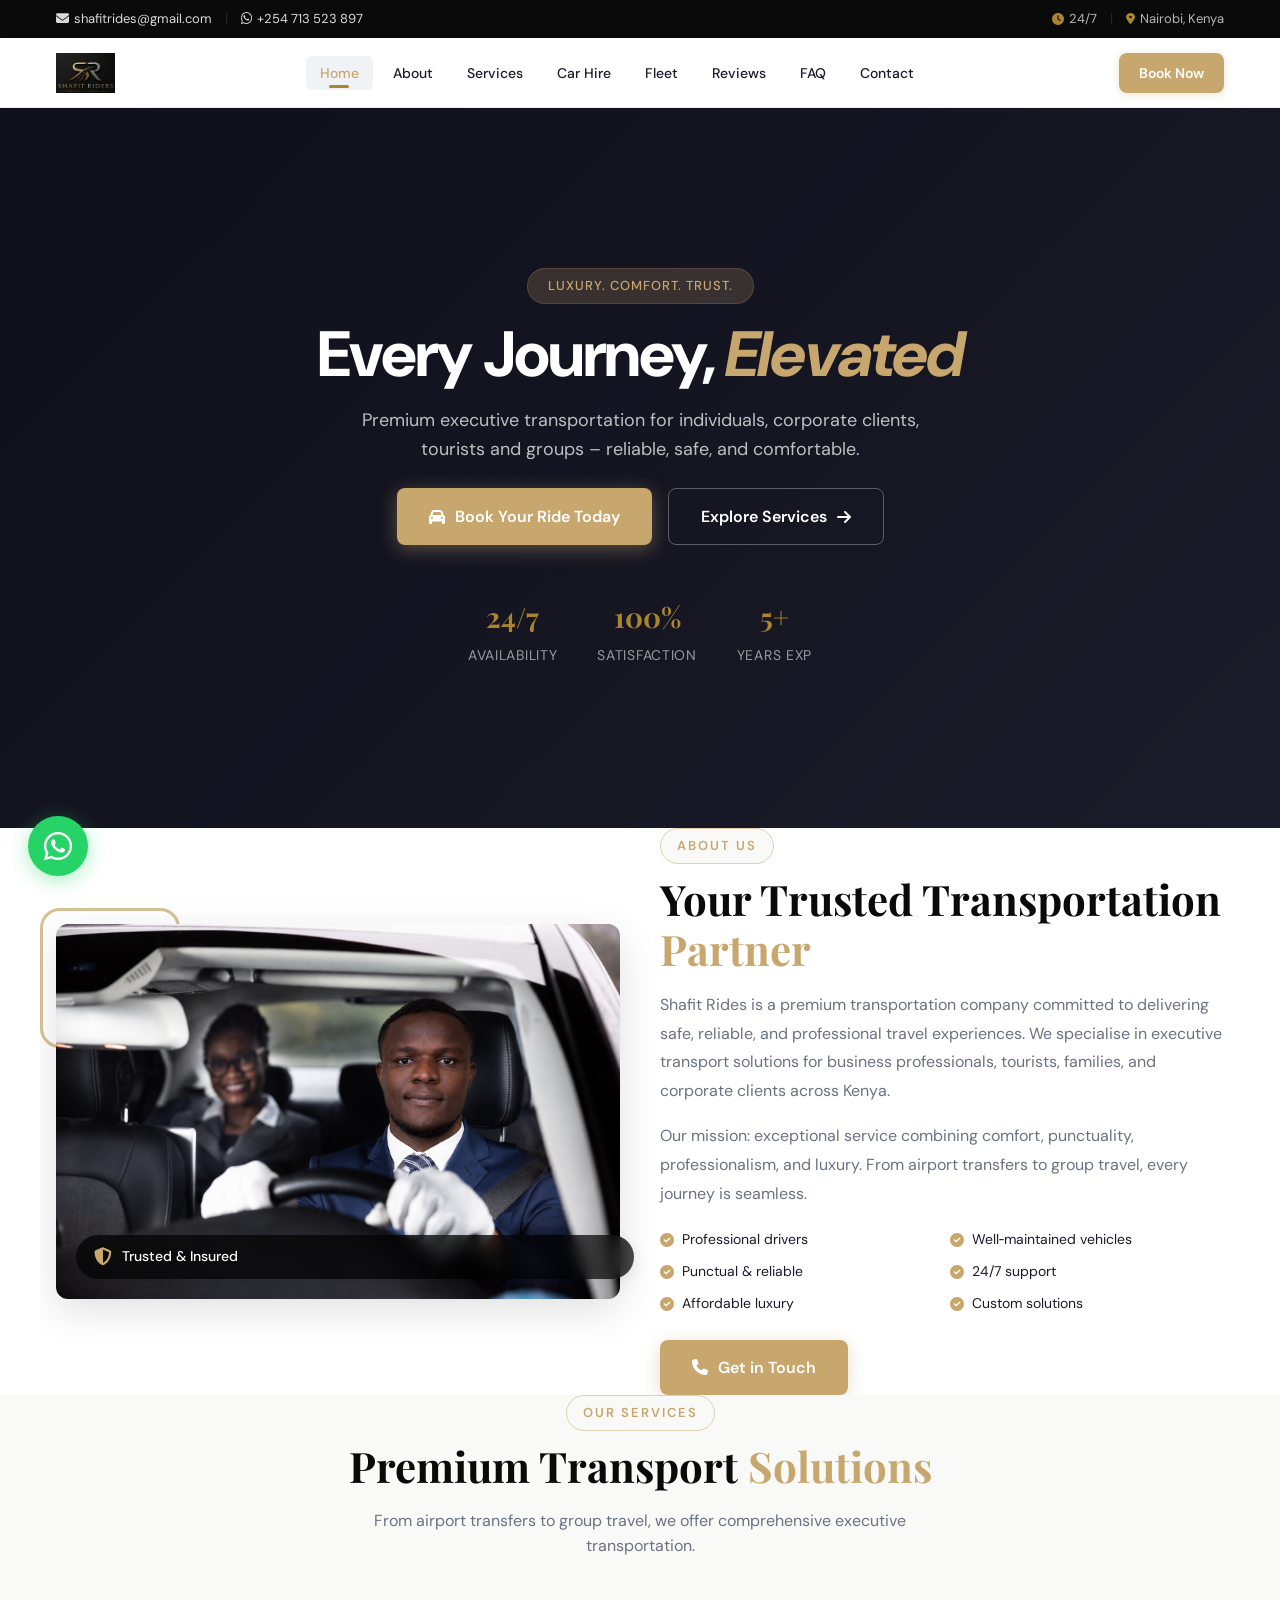
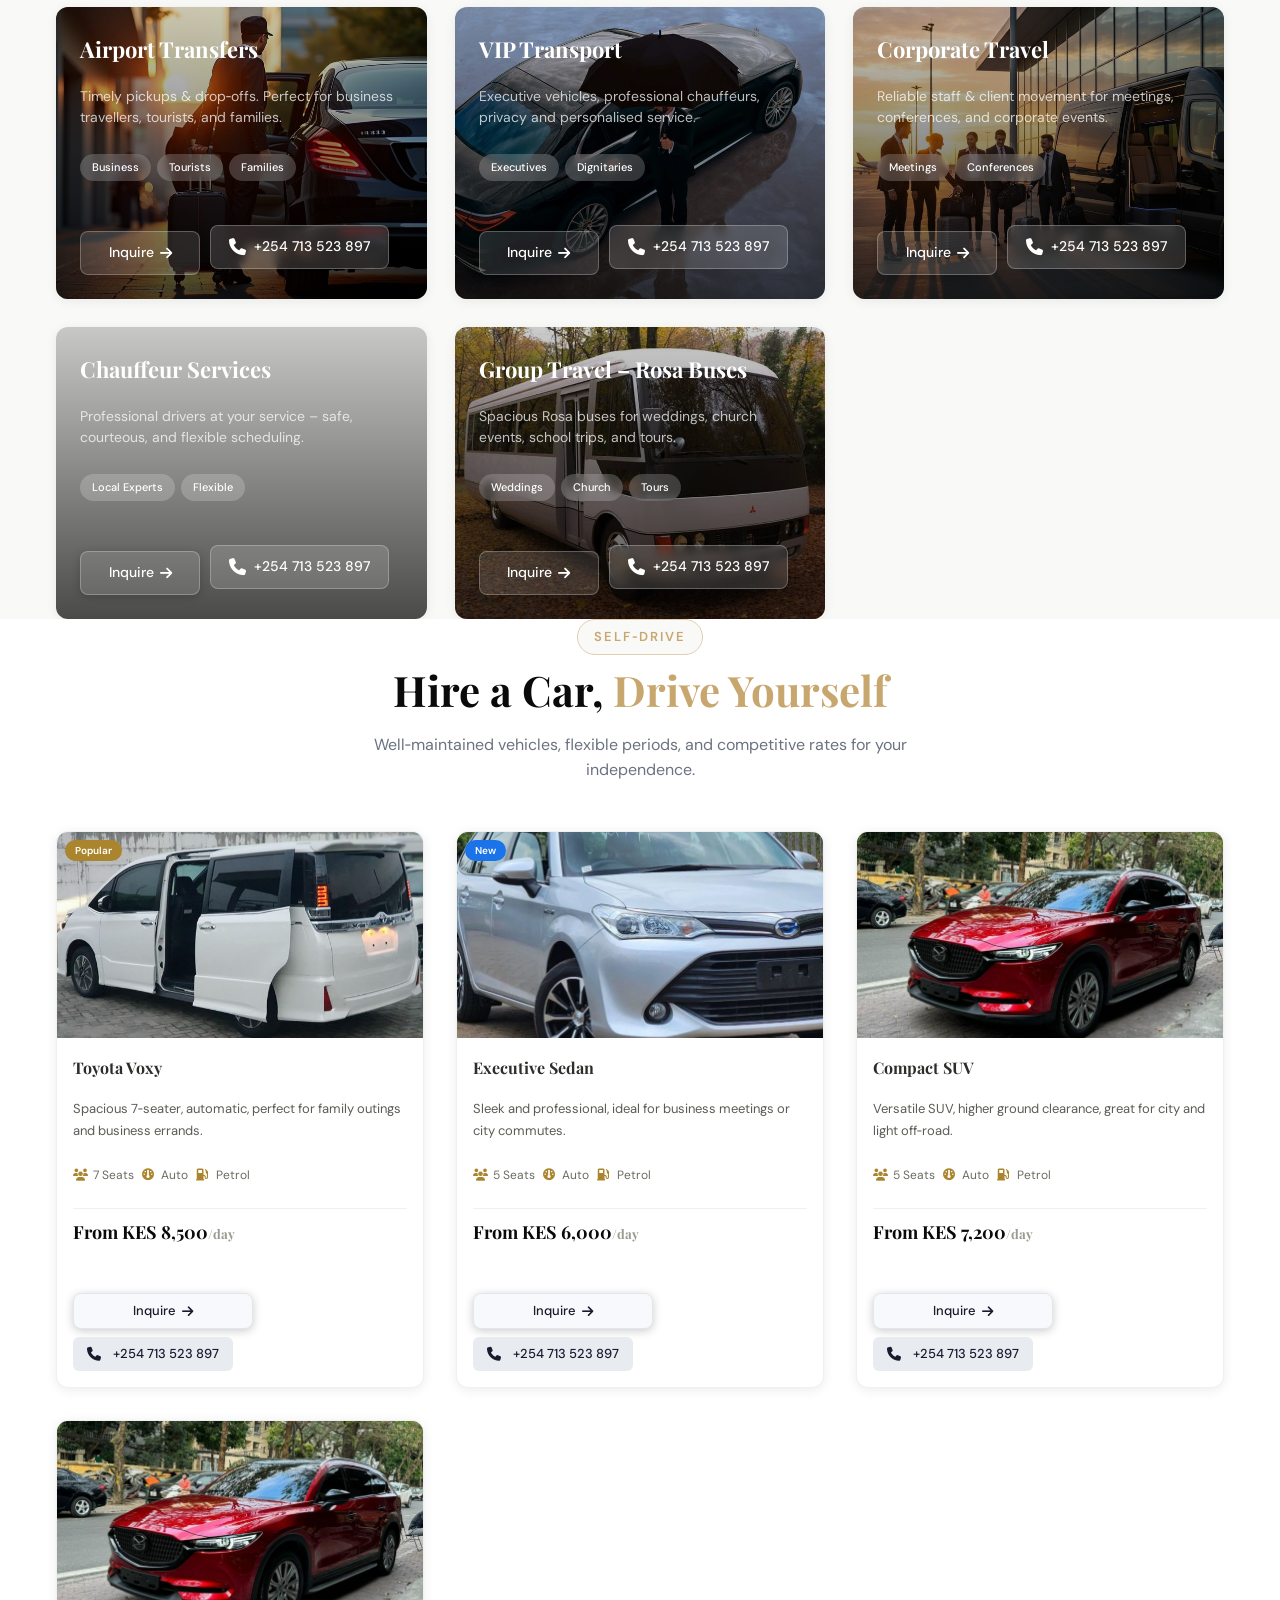
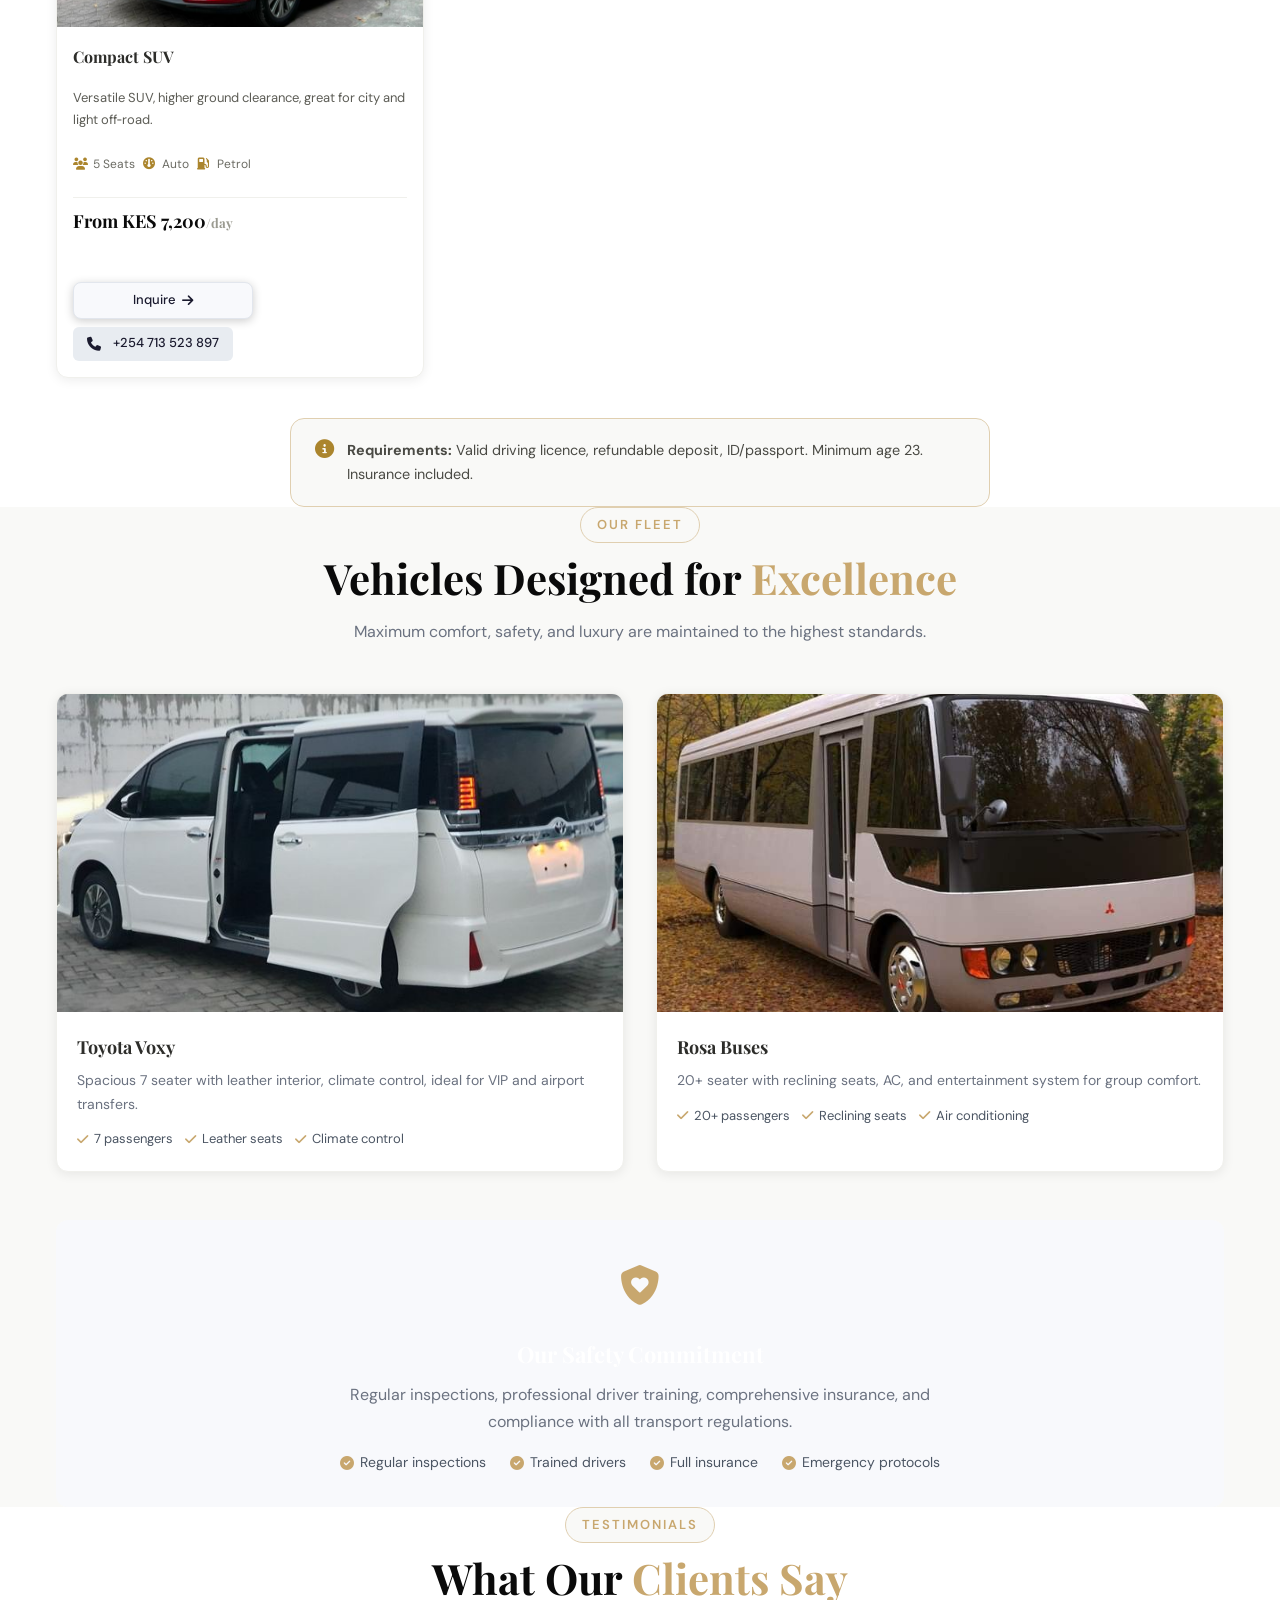
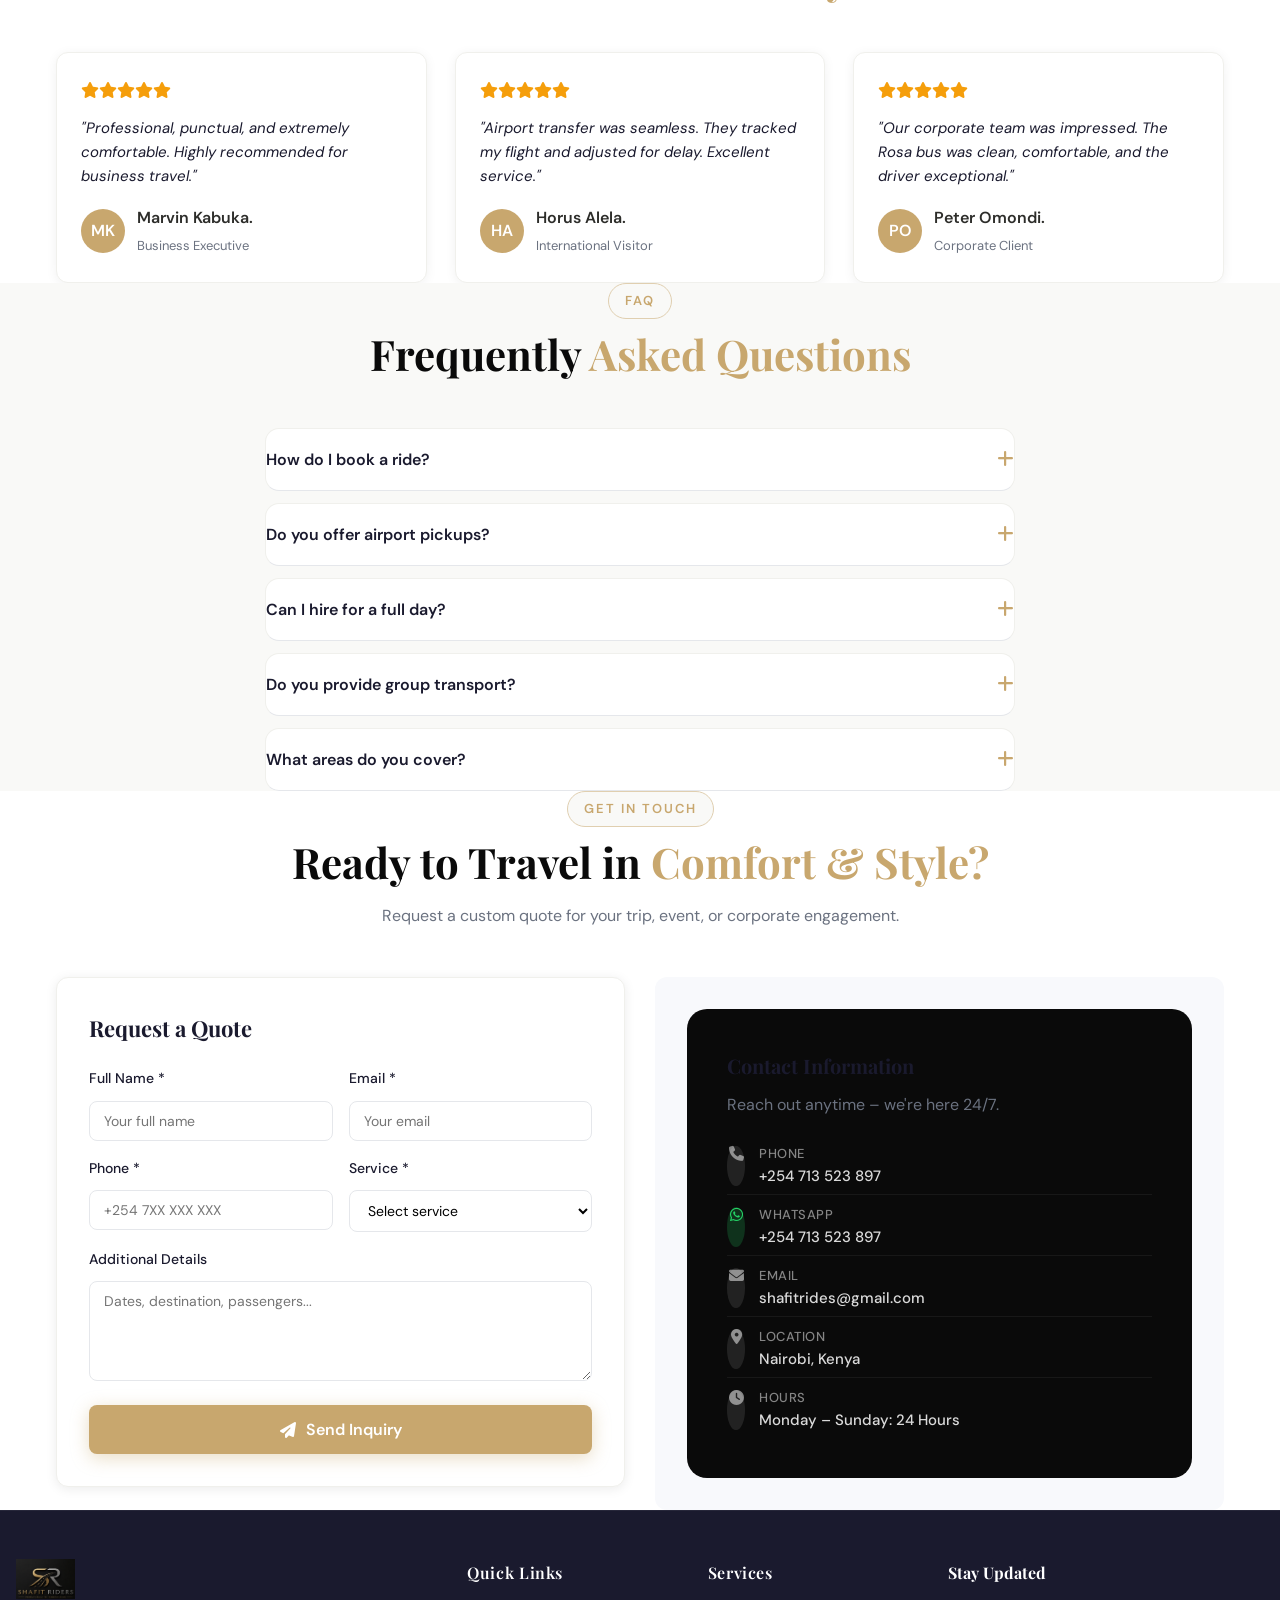
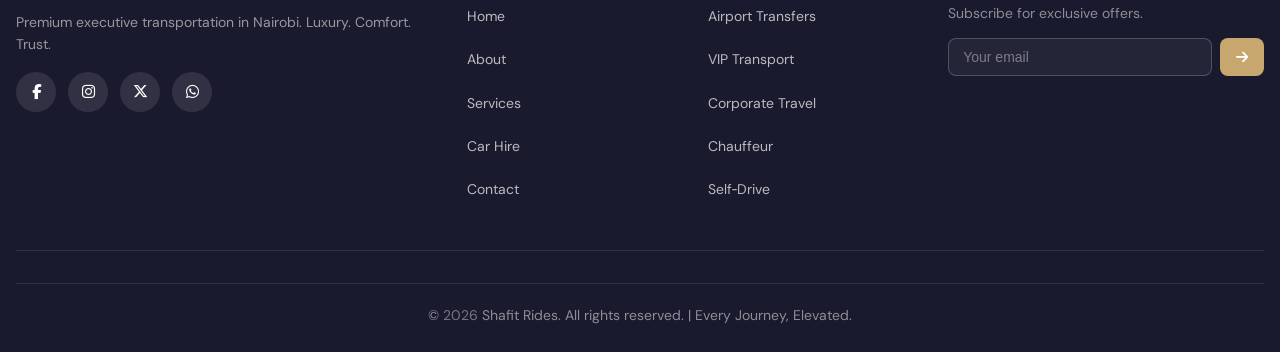
==== commit 438383e9: "refined styling" ====
--- a/index.html
+++ b/index.html
@@ -14,7 +14,7 @@
     <link rel="stylesheet" href="https://cdnjs.cloudflare.com/ajax/libs/font-awesome/6.5.1/css/all.min.css">
     <link href="https://fonts.googleapis.com/css2?family=Inter:wght@300..800&family=Playfair+Display:wght@400..700&family=DM+Sans:opsz,wght@9..40,300..700&display=swap" rel="stylesheet">
     <style>
-        /* --- GLOBAL FIXES FOR OVERFLOW ON SMALL SCREENS --- */
+        /* --- GLOBAL RESET & OVERFLOW FIX --- */
         * {
             box-sizing: border-box;
         }
@@ -34,9 +34,8 @@
             margin: 0 auto;
             padding: 0 16px;
             width: 100%;
-            overflow: hidden; /* prevent child overflow */
-        }
-        /* Ensure all flex/grid containers don't force overflow */
+            overflow: hidden;
+        }
         .about-grid,
         .services-grid,
         .car-hire-grid,
@@ -47,7 +46,6 @@
             width: 100%;
             max-width: 100%;
         }
-        /* Contact info list – wrap long text */
         .contact-info-item {
             word-break: break-word;
         }
@@ -55,12 +53,10 @@
             display: inline-block;
             max-width: 100%;
         }
-        /* Fix for hero stats on small screens */
         .hero-stats {
             flex-wrap: wrap;
             justify-content: center;
         }
-        /* Fix for top bar overflow */
         .top-bar .top-bar-container {
             flex-wrap: wrap;
             justify-content: center;
@@ -70,25 +66,20 @@
             flex-wrap: wrap;
             justify-content: center;
         }
-        /* Fix for navbar container */
         .navbar .nav-container {
             padding: 0 16px;
             max-width: 100%;
         }
-        /* Fix for footer */
         .footer-container {
             padding: 0 16px;
             max-width: 100%;
         }
-        /* Fix for fleet cards */
         .fleet-card {
             max-width: 100%;
         }
-        /* Fix for hire cards */
         .hire-card {
             max-width: 100%;
         }
-        /* Prevent any element from forcing horizontal scroll */
         .hero,
         .about,
         .services,
@@ -101,7 +92,6 @@
             max-width: 100%;
             overflow-x: hidden;
         }
-        /* Ensure form inputs don't overflow */
         .contact-form input,
         .contact-form select,
         .contact-form textarea {
@@ -109,7 +99,6 @@
             width: 100%;
             box-sizing: border-box;
         }
-        /* Make sure grid columns wrap properly */
         .contact-grid {
             display: grid;
             grid-template-columns: 1fr 1fr;
@@ -155,35 +144,12 @@
                 flex-direction: column;
                 align-items: center;
             }
-            .hero-buttons .btn-primary,
-            .hero-buttons .btn-secondary {
-                width: 100%;
-                max-width: 280px;
-                text-align: center;
-            }
-            /* Fix inquire buttons on very small screens */
-            .inquire-actions .btn-inquire {
-                max-width: 100% !important;
-                flex: 1 1 100% !important;
-            }
-            .inquire-actions {
-                flex-wrap: wrap !important;
-            }
-            .btn-call {
-                flex: 0 0 44px !important;
-            }
-            /* Fix contact info */
-            .contact-info-item {
-                flex-wrap: wrap;
-            }
-            .contact-info-item span {
-                word-break: break-all;
-            }
-        }
-
-        /* --- EXISTING STYLES (preserved) --- */
-
-        /* FIXED WHATSAPP BUTTON - ALWAYS VISIBLE */
+            .contact-grid {
+                grid-template-columns: 1fr;
+            }
+        }
+
+        /* --- FIXED WHATSAPP BUTTON --- */
         .whatsapp-float {
             position: fixed !important;
             bottom: 24px !important;
@@ -220,7 +186,7 @@
             }
         }
 
-        /* BOOK NOW BUTTON - ALWAYS VISIBLE WITH TEXT */
+        /* --- BOOK NOW NAV BUTTON --- */
         .btn-book-nav {
             display: inline-flex !important;
             align-items: center !important;
@@ -249,27 +215,8 @@
             transform: translateY(-1px) !important;
             color: #fff !important;
         }
-        @media (max-width: 768px) {
-            .btn-book-nav {
-                padding: 6px 14px !important;
-                font-size: 12px !important;
-                min-height: 34px !important;
-                margin-right: 4px !important;
-            }
-        }
-        @media (max-width: 480px) {
-            .btn-book-nav {
-                padding: 5px 10px !important;
-                font-size: 11px !important;
-                min-height: 30px !important;
-                border-radius: 6px !important;
-            }
-            .btn-book-nav .btn-book-text {
-                font-size: 10px !important;
-            }
-        }
-
-        /* NAVBAR MENU - FIXED POSITIONING & TOGGLE */
+
+        /* --- NAVBAR MENU --- */
         .navbar .nav-menu {
             display: flex !important;
             align-items: center !important;
@@ -295,7 +242,6 @@
             color: #c8a76e !important;
         }
 
-        /* Mobile menu - full screen overlay with smooth slide */
         @media (max-width: 992px) {
             .navbar .nav-menu {
                 position: fixed !important;
@@ -389,7 +335,7 @@
             }
         }
 
-        /* HERO BUTTONS - REALISTIC WIDTH */
+        /* --- HERO BUTTONS --- */
         .hero-buttons {
             display: flex;
             flex-wrap: wrap;
@@ -435,19 +381,49 @@
             border-color: #fff;
             color: #fff;
         }
-        @media (max-width: 480px) {
-            .hero-buttons .btn-primary,
-            .hero-buttons .btn-secondary {
-                min-width: 140px;
-                padding: 12px 20px;
-                font-size: 14px;
-                white-space: normal;
-                flex: 1 1 100%;
-                max-width: 100%;
-            }
-        }
-
-        /* INQUIRE BUTTONS - RESPONSIVE BUT NOT TOO WIDE */
+
+        /* --- STANDARD BUTTON (used in about, contact, etc.) --- */
+        .btn-primary {
+            display: inline-flex;
+            align-items: center;
+            gap: 10px;
+            background: #c8a76e;
+            color: #fff;
+            padding: 14px 32px;
+            border-radius: 8px;
+            font-weight: 600;
+            font-size: 16px;
+            text-decoration: none;
+            transition: background 0.3s ease, transform 0.2s ease;
+            border: none;
+            cursor: pointer;
+        }
+        .btn-primary:hover {
+            background: #b8964e;
+            transform: translateY(-2px);
+            color: #fff;
+        }
+        .btn-secondary {
+            display: inline-flex;
+            align-items: center;
+            gap: 10px;
+            background: transparent;
+            color: #fff;
+            padding: 14px 28px;
+            border-radius: 8px;
+            font-weight: 600;
+            font-size: 16px;
+            text-decoration: none;
+            border: 1px solid rgba(255,255,255,0.3);
+            transition: all 0.3s ease;
+        }
+        .btn-secondary:hover {
+            background: rgba(255,255,255,0.1);
+            border-color: #fff;
+            color: #fff;
+        }
+
+        /* --- INQUIRE BUTTONS --- */
         .inquire-actions {
             display: flex;
             align-items: center;
@@ -499,7 +475,7 @@
             border-color: #c5ccd8;
         }
 
-        /* Call button */
+        /* --- CALL BUTTON --- */
         .btn-call {
             display: inline-flex;
             align-items: center;
@@ -564,130 +540,7 @@
             color: #fff;
         }
 
-        /* Mobile inquire adjustments */
-        @media (max-width: 992px) {
-            .inquire-actions .btn-inquire {
-                max-width: 160px;
-                min-width: 100px;
-                padding: 8px 14px;
-                font-size: 13px;
-            }
-            .btn-call {
-                padding: 0 14px;
-                height: 40px;
-                font-size: 13px;
-            }
-            .btn-call i {
-                font-size: 15px;
-            }
-        }
-        @media (max-width: 768px) {
-            .inquire-actions {
-                gap: 8px;
-            }
-            .inquire-actions .btn-inquire {
-                max-width: 150px;
-                min-width: 90px;
-                padding: 7px 12px;
-                font-size: 12px;
-                border-radius: 6px;
-            }
-            .btn-call .call-number {
-                display: none;
-            }
-            .btn-call {
-                padding: 0;
-                width: 40px;
-                height: 40px;
-                border-radius: 50%;
-                justify-content: center;
-                flex-shrink: 0;
-                background: #25D366;
-                color: #fff;
-            }
-            .btn-call i {
-                font-size: 16px;
-                margin: 0;
-            }
-            .btn-call.phone-alt {
-                background: #1a73e8;
-            }
-            .btn-call.phone-alt:hover {
-                background: #1557b0;
-            }
-            .service-card .btn-call {
-                background: rgba(255,255,255,0.15);
-                backdrop-filter: blur(4px);
-                border: 1px solid rgba(255,255,255,0.25);
-                width: 40px;
-                height: 40px;
-                border-radius: 50%;
-            }
-            .service-card .btn-call:hover {
-                background: #25D366;
-                border-color: #25D366;
-            }
-            .service-card .btn-call.phone-alt:hover {
-                background: #1a73e8;
-                border-color: #1a73e8;
-            }
-            .hire-card .btn-call {
-                background: #e8ecf1;
-                color: #1a1a2e;
-                width: 40px;
-                height: 40px;
-                border-radius: 50%;
-            }
-            .hire-card .btn-call:hover {
-                background: #25D366;
-                color: #fff;
-            }
-            .hire-card .btn-call.phone-alt:hover {
-                background: #1a73e8;
-                color: #fff;
-            }
-        }
-        @media (max-width: 480px) {
-            .inquire-actions {
-                flex-wrap: wrap;
-                gap: 8px;
-                margin-top: 14px;
-            }
-            .inquire-actions .btn-inquire {
-                flex: 1 1 auto;
-                max-width: calc(100% - 52px);
-                min-width: auto;
-                white-space: nowrap;
-                padding: 10px 16px;
-                font-size: 14px;
-                border-radius: 8px;
-                justify-content: center;
-            }
-            .btn-call {
-                width: 44px;
-                height: 44px;
-                flex: 0 0 44px;
-                border-radius: 50%;
-                padding: 0;
-            }
-            .btn-call i {
-                font-size: 18px;
-            }
-            .service-card .btn-call {
-                width: 44px;
-                height: 44px;
-                flex: 0 0 44px;
-                border-radius: 50%;
-            }
-            .hire-card .btn-call {
-                width: 44px;
-                height: 44px;
-                flex: 0 0 44px;
-                border-radius: 50%;
-            }
-        }
-
-        /* BACK TO TOP */
+        /* --- BACK TO TOP --- */
         .back-to-top {
             position: fixed !important;
             bottom: 90px !important;
@@ -720,17 +573,548 @@
             transform: scale(1.06) !important;
             color: #fff !important;
         }
+
+        /* --- MOBILE - UNIFIED BUTTON SIZES (max-width: 768px) --- */
+        @media (max-width: 768px) {
+            .btn-book-nav {
+                padding: 6px 14px !important;
+                font-size: 12px !important;
+                min-height: 34px !important;
+                margin-right: 4px !important;
+                border-radius: 6px !important;
+            }
+            .btn-book-nav .btn-book-text {
+                font-size: 12px !important;
+            }
+
+            .hero-buttons .btn-primary,
+            .hero-buttons .btn-secondary,
+            .btn-primary {
+                padding: 10px 20px !important;
+                font-size: 14px !important;
+                min-height: 40px !important;
+                border-radius: 6px !important;
+            }
+
+            .btn-secondary {
+                padding: 10px 20px !important;
+                font-size: 14px !important;
+                min-height: 40px !important;
+                border-radius: 6px !important;
+            }
+
+            .about .btn-primary,
+            .contact .btn-primary.btn-submit {
+                padding: 10px 20px !important;
+                font-size: 14px !important;
+                min-height: 40px !important;
+                border-radius: 6px !important;
+            }
+
+            /* Inquire actions – side by side with compact call button */
+            .inquire-actions {
+                flex-wrap: nowrap !important;
+                gap: 8px !important;
+            }
+            .inquire-actions .btn-inquire {
+                flex: 1 1 0 !important;
+                min-width: 0 !important;
+                max-width: none !important;
+                padding: 8px 12px !important;
+                font-size: 13px !important;
+                min-height: 38px !important;
+                border-radius: 6px !important;
+                white-space: nowrap !important;
+                overflow: hidden !important;
+                text-overflow: ellipsis !important;
+            }
+            .btn-call {
+                flex: 0 0 38px !important;
+                width: 38px !important;
+                height: 38px !important;
+                border-radius: 50% !important;
+                padding: 0 !important;
+                justify-content: center !important;
+                font-size: 0 !important;
+            }
+            .btn-call i {
+                font-size: 16px !important;
+                margin: 0 !important;
+            }
+            .btn-call .call-number {
+                display: none !important;
+            }
+            .service-card .btn-call,
+            .hire-card .btn-call {
+                flex: 0 0 38px !important;
+                width: 38px !important;
+                height: 38px !important;
+                border-radius: 50% !important;
+                padding: 0 !important;
+                font-size: 0 !important;
+            }
+            .service-card .btn-call i,
+            .hire-card .btn-call i {
+                font-size: 16px !important;
+                margin: 0 !important;
+            }
+        }
+
+        /* --- MOBILE PORTRAIT - EVEN SMALLER (max-width: 480px) --- */
         @media (max-width: 480px) {
-            .back-to-top {
-                bottom: 80px !important;
-                right: 16px !important;
-                width: 42px !important;
-                height: 42px !important;
+            .btn-book-nav {
+                padding: 5px 10px !important;
+                font-size: 10px !important;
+                min-height: 28px !important;
+                border-radius: 5px !important;
+            }
+            .btn-book-nav .btn-book-text {
+                font-size: 10px !important;
+            }
+
+            .hero-buttons .btn-primary,
+            .hero-buttons .btn-secondary,
+            .btn-primary {
+                padding: 8px 16px !important;
+                font-size: 13px !important;
+                min-height: 36px !important;
+                border-radius: 5px !important;
+                min-width: 120px !important;
+                max-width: 100% !important;
+                flex: 1 1 100% !important;
+            }
+
+            .btn-secondary {
+                padding: 8px 16px !important;
+                font-size: 13px !important;
+                min-height: 36px !important;
+                border-radius: 5px !important;
+            }
+
+            .about .btn-primary,
+            .contact .btn-primary.btn-submit {
+                padding: 8px 16px !important;
+                font-size: 13px !important;
+                min-height: 36px !important;
+                border-radius: 5px !important;
+                width: 100% !important;
+                justify-content: center !important;
+            }
+
+            .inquire-actions {
+                gap: 6px !important;
+                margin-top: 10px !important;
+            }
+            .inquire-actions .btn-inquire {
+                padding: 6px 10px !important;
+                font-size: 12px !important;
+                min-height: 34px !important;
+                border-radius: 5px !important;
+            }
+            .btn-call {
+                flex: 0 0 34px !important;
+                width: 34px !important;
+                height: 34px !important;
+            }
+            .btn-call i {
+                font-size: 14px !important;
+            }
+            .service-card .btn-call,
+            .hire-card .btn-call {
+                flex: 0 0 34px !important;
+                width: 34px !important;
+                height: 34px !important;
+            }
+            .service-card .btn-call i,
+            .hire-card .btn-call i {
+                font-size: 14px !important;
+            }
+
+            .hero-buttons {
+                gap: 10px !important;
+            }
+
+            .hero-stats {
+                gap: 12px !important;
+            }
+            .stat-number {
+                font-size: 18px !important;
+            }
+            .stat-label {
+                font-size: 11px !important;
+            }
+
+            .newsletter-form button {
+                padding: 8px 14px !important;
+                font-size: 13px !important;
+                min-height: 34px !important;
+            }
+            .newsletter-form input {
+                padding: 8px 12px !important;
+                font-size: 13px !important;
+                min-height: 34px !important;
+            }
+
+            /* Reduce hire card sizes on mobile */
+            .hire-card-image {
+                height: 120px !important;
+            }
+            .hire-card-body {
+                padding: 14px !important;
+            }
+            .hire-card-title {
+                font-size: 16px !important;
+            }
+            .hire-card-desc {
+                font-size: 13px !important;
+            }
+            .hire-detail {
+                font-size: 12px !important;
+            }
+            .hire-price {
                 font-size: 17px !important;
             }
-        }
-
-        /* OTHER STYLES (preserved) */
+            .hire-badge {
+                font-size: 10px !important;
+                padding: 2px 10px !important;
+            }
+        }
+
+        /* --- VERY SMALL SCREENS (max-width: 360px) --- */
+        @media (max-width: 360px) {
+            .btn-book-nav {
+                padding: 4px 8px !important;
+                font-size: 9px !important;
+                min-height: 24px !important;
+            }
+            .btn-book-nav .btn-book-text {
+                font-size: 9px !important;
+            }
+
+            .hero-buttons .btn-primary,
+            .hero-buttons .btn-secondary,
+            .btn-primary,
+            .btn-secondary {
+                padding: 6px 12px !important;
+                font-size: 12px !important;
+                min-height: 32px !important;
+                border-radius: 4px !important;
+            }
+
+            .inquire-actions .btn-inquire {
+                padding: 5px 8px !important;
+                font-size: 11px !important;
+                min-height: 30px !important;
+                border-radius: 4px !important;
+            }
+            .btn-call {
+                flex: 0 0 30px !important;
+                width: 30px !important;
+                height: 30px !important;
+            }
+            .btn-call i {
+                font-size: 12px !important;
+            }
+            .service-card .btn-call,
+            .hire-card .btn-call {
+                flex: 0 0 30px !important;
+                width: 30px !important;
+                height: 30px !important;
+            }
+            .service-card .btn-call i,
+            .hire-card .btn-call i {
+                font-size: 12px !important;
+            }
+
+            .about .btn-primary,
+            .contact .btn-primary.btn-submit {
+                padding: 6px 12px !important;
+                font-size: 12px !important;
+                min-height: 32px !important;
+            }
+        }
+
+        /* --- HIRE CARDS - REDUCED SIZE --- */
+        .hire-card-image {
+            height: 140px;
+        }
+        .hire-card-body {
+            padding: 16px;
+        }
+        .hire-card-title {
+            font-size: 16px;
+            margin-bottom: 4px;
+        }
+        .hire-card-desc {
+            font-size: 13px;
+            margin-bottom: 10px;
+        }
+        .hire-card-details {
+            gap: 8px;
+            margin-bottom: 10px;
+        }
+        .hire-detail {
+            font-size: 12px;
+        }
+        .hire-detail i {
+            width: 14px;
+        }
+        .hire-card-pricing {
+            margin-bottom: 10px;
+        }
+        .hire-price {
+            font-size: 18px;
+        }
+        .hire-period {
+            font-size: 13px;
+        }
+        .hire-badge {
+            font-size: 10px;
+            padding: 2px 10px;
+            top: 8px;
+            left: 8px;
+        }
+        .hire-badge-new {
+            background: #1a73e8;
+        }
+        .hire-card .inquire-actions {
+            margin-top: 10px;
+            gap: 8px;
+        }
+        .hire-card .inquire-actions .btn-inquire {
+            padding: 6px 14px;
+            font-size: 13px;
+            min-height: 34px;
+        }
+        .hire-card .btn-call {
+            height: 34px;
+            width: 34px;
+            padding: 0;
+            font-size: 0;
+            border-radius: 50%;
+        }
+        .hire-card .btn-call i {
+            font-size: 14px;
+            margin: 0;
+        }
+        .hire-card .btn-call .call-number {
+            display: none;
+        }
+        @media (min-width: 769px) {
+            .hire-card .btn-call {
+                font-size: 13px;
+                padding: 0 14px;
+                width: auto;
+                height: 34px;
+                border-radius: 6px;
+            }
+            .hire-card .btn-call .call-number {
+                display: inline;
+            }
+            .hire-card .btn-call i {
+                font-size: 14px;
+                margin-right: 4px;
+            }
+        }
+
+        /* --- CONTACT INFO - NATURAL, HUMAN-LIKE STYLING --- */
+        .contact-info-list {
+            display: flex;
+            flex-direction: column;
+            gap: 4px;
+            margin-top: 16px;
+        }
+        .contact-info-item {
+            display: flex;
+            align-items: center;
+            gap: 14px;
+            text-decoration: none;
+            color: inherit;
+            padding: 6px 0;
+            font-size: 15px;
+            line-height: 1.5;
+            border-bottom: 1px solid rgba(255,255,255,0.06);
+        }
+        .contact-info-item:last-child {
+            border-bottom: none;
+        }
+        .contact-info-item .contact-icon {
+            flex-shrink: 0;
+            width: 18px;
+            text-align: center;
+            color: rgba(255,255,255,0.5);
+            font-size: 15px;
+            transition: color 0.3s ease;
+        }
+        .contact-info-item:hover .contact-icon {
+            color: #c8a76e;
+        }
+        .contact-info-item div {
+            display: flex;
+            flex-direction: column;
+            flex: 1;
+        }
+        .contact-info-item strong {
+            font-weight: 500;
+            font-size: 13px;
+            color: rgba(255,255,255,0.5);
+            text-transform: uppercase;
+            letter-spacing: 0.04em;
+        }
+        .contact-info-item span {
+            color: rgba(255,255,255,0.85);
+            font-size: 15px;
+            word-break: break-word;
+        }
+        .contact-info-item a {
+            text-decoration: none;
+            color: inherit;
+        }
+        .contact-info-item a:hover {
+            color: #c8a76e;
+        }
+        .whatsapp-icon {
+            color: #25D366 !important;
+        }
+        .contact-info-item:hover .whatsapp-icon {
+            color: #25D366 !important;
+        }
+
+        /* --- FOOTER - NATURAL, HUMAN-LIKE STYLING --- */
+        .footer {
+            background: #0a0a0a;
+            color: rgba(255,255,255,0.7);
+            padding: 48px 0 24px;
+            border-top: 1px solid rgba(255,255,255,0.06);
+        }
+        .footer-grid {
+            display: grid;
+            grid-template-columns: 2fr 1fr 1fr 1.5fr;
+            gap: 32px;
+            margin-bottom: 32px;
+        }
+        .footer-brand p {
+            margin: 12px 0 16px;
+            font-size: 14px;
+            line-height: 1.7;
+            color: rgba(255,255,255,0.55);
+        }
+        .footer-socials {
+            display: flex;
+            gap: 8px;
+        }
+        .footer-socials a {
+            display: flex;
+            align-items: center;
+            justify-content: center;
+            width: 38px;
+            height: 38px;
+            border-radius: 50%;
+            background: rgba(255,255,255,0.06);
+            color: rgba(255,255,255,0.5);
+            transition: all 0.3s ease;
+            text-decoration: none;
+            font-size: 15px;
+        }
+        .footer-socials a:hover {
+            background: rgba(200,167,110,0.15);
+            color: #c8a76e;
+            transform: translateY(-2px);
+        }
+        .footer-links h4 {
+            color: #fff;
+            font-size: 14px;
+            font-weight: 600;
+            margin-bottom: 14px;
+            letter-spacing: 0.04em;
+        }
+        .footer-links ul {
+            list-style: none;
+            padding: 0;
+            margin: 0;
+        }
+        .footer-links ul li {
+            margin-bottom: 6px;
+        }
+        .footer-links ul li a {
+            color: rgba(255,255,255,0.5);
+            text-decoration: none;
+            font-size: 14px;
+            transition: color 0.3s ease;
+        }
+        .footer-links ul li a:hover {
+            color: #c8a76e;
+        }
+        .footer-newsletter p {
+            font-size: 14px;
+            color: rgba(255,255,255,0.5);
+            margin-bottom: 12px;
+        }
+        .newsletter-form {
+            display: flex;
+            gap: 6px;
+        }
+        .newsletter-form input {
+            flex: 1;
+            padding: 8px 12px;
+            border-radius: 6px;
+            border: 1px solid rgba(255,255,255,0.12);
+            background: rgba(255,255,255,0.04);
+            color: #fff;
+            font-size: 14px;
+            min-width: 0;
+            transition: border-color 0.3s ease;
+        }
+        .newsletter-form input::placeholder {
+            color: rgba(255,255,255,0.3);
+        }
+        .newsletter-form input:focus {
+            outline: none;
+            border-color: #c8a76e;
+        }
+        .newsletter-form button {
+            padding: 8px 14px;
+            border-radius: 6px;
+            border: none;
+            background: #c8a76e;
+            color: #fff;
+            cursor: pointer;
+            transition: background 0.3s ease;
+            flex-shrink: 0;
+            font-size: 14px;
+        }
+        .newsletter-form button:hover {
+            background: #b8964e;
+        }
+        .footer-bottom {
+            border-top: 1px solid rgba(255,255,255,0.06);
+            padding-top: 20px;
+            text-align: center;
+            font-size: 13px;
+            color: rgba(255,255,255,0.3);
+        }
+        .footer-bottom span {
+            color: rgba(255,255,255,0.4);
+        }
+
+        @media (max-width: 992px) {
+            .footer-grid {
+                grid-template-columns: 1fr 1fr;
+            }
+        }
+        @media (max-width: 480px) {
+            .footer-grid {
+                grid-template-columns: 1fr;
+            }
+            .newsletter-form {
+                flex-wrap: wrap;
+            }
+            .newsletter-form input {
+                flex: 1 1 100%;
+            }
+        }
+
+        /* --- OTHER STYLES (preserved) --- */
         .text-accent { color: #c8a76e; }
         .section-tag {
             display: inline-block;
@@ -758,47 +1142,7 @@
             text-align: center;
             margin-bottom: 48px;
         }
-        .btn-primary {
-            display: inline-flex;
-            align-items: center;
-            gap: 10px;
-            background: #c8a76e;
-            color: #fff;
-            padding: 14px 32px;
-            border-radius: 8px;
-            font-weight: 600;
-            font-size: 16px;
-            text-decoration: none;
-            transition: background 0.3s ease, transform 0.2s ease;
-            border: none;
-            cursor: pointer;
-        }
-        .btn-primary:hover {
-            background: #b8964e;
-            transform: translateY(-2px);
-            color: #fff;
-        }
-        .btn-secondary {
-            display: inline-flex;
-            align-items: center;
-            gap: 10px;
-            background: transparent;
-            color: #fff;
-            padding: 14px 28px;
-            border-radius: 8px;
-            font-weight: 600;
-            font-size: 16px;
-            text-decoration: none;
-            border: 1px solid rgba(255,255,255,0.3);
-            transition: all 0.3s ease;
-        }
-        .btn-secondary:hover {
-            background: rgba(255,255,255,0.1);
-            border-color: #fff;
-            color: #fff;
-        }
-
-        /* Top bar */
+
         .top-bar .top-bar-container {
             display: flex;
             align-items: center;
@@ -846,7 +1190,6 @@
             .hide-mobile { display: none; }
         }
 
-        /* Nav container */
         .navbar .nav-container {
             display: flex !important;
             align-items: center !important;
@@ -868,7 +1211,6 @@
             width: auto;
         }
 
-        /* Fix for contact grid on small screens */
         .contact-grid {
             display: grid;
             grid-template-columns: 1fr 1fr;
@@ -879,46 +1221,8 @@
                 grid-template-columns: 1fr;
             }
         }
-        .contact-info-item {
-            display: flex;
-            align-items: flex-start;
-            gap: 12px;
-            padding: 8px 0;
-            text-decoration: none;
-            color: inherit;
-            word-break: break-word;
-        }
-        .contact-info-item .contact-icon {
-            flex-shrink: 0;
-            width: 40px;
-            height: 40px;
-            background: #f5f0e8;
-            border-radius: 50%;
-            display: flex;
-            align-items: center;
-            justify-content: center;
-            color: #c8a76e;
-        }
-        .contact-info-item div {
-            flex: 1;
-            min-width: 0;
-        }
-        .contact-info-item strong {
-            display: block;
-            font-weight: 600;
-        }
-        .contact-info-item span {
-            display: block;
-            color: #6b7280;
-            font-size: 14px;
-            word-break: break-word;
-        }
-        .whatsapp-icon {
-            background: #25D366 !important;
-            color: #fff !important;
-        }
-
-        /* Service cards background images */
+
+        /* Service cards */
         .service-card {
             background-size: cover;
             background-position: center;
@@ -981,87 +1285,10 @@
             transform: translateY(-4px);
             box-shadow: 0 8px 24px rgba(0,0,0,0.12);
         }
-        .hire-card-image {
-            position: relative;
-            height: 180px;
-            overflow: hidden;
-        }
         .hire-card-image img {
             width: 100%;
             height: 100%;
             object-fit: cover;
-        }
-        .hire-badge {
-            position: absolute;
-            top: 12px;
-            left: 12px;
-            background: #c8a76e;
-            color: #fff;
-            padding: 4px 12px;
-            border-radius: 20px;
-            font-size: 11px;
-            font-weight: 600;
-        }
-        .hire-badge-new {
-            background: #1a73e8;
-        }
-        .hire-card-body {
-            padding: 20px;
-        }
-        .hire-card-title {
-            font-size: 18px;
-            font-weight: 700;
-            margin-bottom: 6px;
-        }
-        .hire-card-desc {
-            font-size: 14px;
-            color: #6b7280;
-            margin-bottom: 12px;
-            line-height: 1.5;
-        }
-        .hire-card-details {
-            display: flex;
-            gap: 12px;
-            margin-bottom: 12px;
-            flex-wrap: wrap;
-        }
-        .hire-detail {
-            display: flex;
-            align-items: center;
-            gap: 4px;
-            font-size: 13px;
-            color: #4b5563;
-        }
-        .hire-detail i {
-            color: #c8a76e;
-            width: 16px;
-        }
-        .hire-card-pricing {
-            margin-bottom: 12px;
-        }
-        .hire-price {
-            font-size: 20px;
-            font-weight: 700;
-            color: #1a1a2e;
-        }
-        .hire-period {
-            font-size: 14px;
-            font-weight: 400;
-            color: #6b7280;
-        }
-        .hire-note-card {
-            background: #f8f9fc;
-            padding: 16px 20px;
-            border-radius: 8px;
-            display: flex;
-            align-items: flex-start;
-            gap: 12px;
-            margin-top: 24px;
-        }
-        .hire-note-card i {
-            color: #c8a76e;
-            font-size: 20px;
-            margin-top: 2px;
         }
 
         /* Fleet */
@@ -1112,7 +1339,6 @@
             color: #c8a76e;
         }
 
-        /* Safety commitment */
         .safety-commitment {
             margin-top: 40px;
         }
@@ -1154,7 +1380,6 @@
             color: #c8a76e;
         }
 
-        /* Testimonials */
         .testimonial-card {
             background: #fff;
             padding: 24px;
@@ -1197,7 +1422,6 @@
             color: #6b7280;
         }
 
-        /* FAQ */
         .faq-item {
             border-bottom: 1px solid #e5e7eb;
             padding: 12px 0;
@@ -1239,7 +1463,6 @@
             max-height: 200px;
         }
 
-        /* Footer */
         .footer {
             background: #1a1a2e;
             color: rgba(255,255,255,0.8);
@@ -1358,7 +1581,6 @@
             }
         }
 
-        /* Hero stats */
         .hero-stats {
             display: flex;
             justify-content: center;
@@ -1386,6 +1608,224 @@
             .stat-number {
                 font-size: 22px;
             }
+        }
+
+        /* About grid */
+        .about-grid {
+            display: grid;
+            grid-template-columns: 1fr 1fr;
+            gap: 40px;
+            align-items: center;
+        }
+        @media (max-width: 768px) {
+            .about-grid {
+                grid-template-columns: 1fr;
+            }
+        }
+        .about-image-wrapper {
+            position: relative;
+        }
+        .about-image {
+            border-radius: 12px;
+            overflow: hidden;
+        }
+        .about-image img {
+            width: 100%;
+            height: auto;
+            display: block;
+        }
+        .about-badge {
+            position: absolute;
+            bottom: 20px;
+            left: 20px;
+            background: rgba(0,0,0,0.7);
+            backdrop-filter: blur(8px);
+            padding: 10px 18px;
+            border-radius: 30px;
+            display: flex;
+            align-items: center;
+            gap: 10px;
+            color: #fff;
+            font-weight: 500;
+            font-size: 14px;
+        }
+        .about-badge i {
+            color: #c8a76e;
+            font-size: 18px;
+        }
+        .about-text {
+            color: #6b7280;
+            line-height: 1.8;
+            margin-bottom: 16px;
+        }
+        .about-features {
+            display: grid;
+            grid-template-columns: 1fr 1fr;
+            gap: 8px 16px;
+            margin: 20px 0 24px;
+        }
+        .about-feature {
+            display: flex;
+            align-items: center;
+            gap: 8px;
+            font-size: 14px;
+            color: #1a1a2e;
+        }
+        .about-feature i {
+            color: #c8a76e;
+        }
+
+        /* Hero section base */
+        .hero {
+            position: relative;
+            min-height: 80vh;
+            display: flex;
+            align-items: center;
+            justify-content: center;
+            background: linear-gradient(135deg, #1a1a2e 0%, #2d2d44 100%);
+            padding: 80px 24px;
+            overflow: hidden;
+        }
+        .hero-overlay {
+            position: absolute;
+            inset: 0;
+            background: rgba(0,0,0,0.4);
+            z-index: 1;
+        }
+        .hero-content {
+            position: relative;
+            z-index: 2;
+            max-width: 800px;
+            text-align: center;
+            color: #fff;
+            padding: 20px 0;
+        }
+        .hero-tag {
+            display: inline-block;
+            background: rgba(200,167,110,0.2);
+            padding: 6px 20px;
+            border-radius: 30px;
+            font-size: 13px;
+            font-weight: 500;
+            letter-spacing: 1px;
+            color: #c8a76e;
+            margin-bottom: 16px;
+            border: 1px solid rgba(200,167,110,0.2);
+        }
+        .hero-title {
+            font-size: clamp(36px, 6vw, 64px);
+            font-weight: 800;
+            line-height: 1.1;
+            margin-bottom: 16px;
+        }
+        .hero-emphasis {
+            color: #c8a76e;
+        }
+        .hero-subtitle {
+            font-size: 18px;
+            opacity: 0.85;
+            max-width: 600px;
+            margin: 0 auto 24px;
+            line-height: 1.6;
+        }
+        @media (max-width: 480px) {
+            .hero {
+                min-height: 60vh;
+                padding: 60px 16px;
+            }
+            .hero-title {
+                font-size: 28px;
+            }
+            .hero-subtitle {
+                font-size: 15px;
+            }
+            .hero-tag {
+                font-size: 11px;
+                padding: 4px 16px;
+            }
+        }
+
+        /* Contact form */
+        .contact-form-wrapper {
+            background: #fff;
+            padding: 32px;
+            border-radius: 12px;
+            box-shadow: 0 2px 12px rgba(0,0,0,0.08);
+        }
+        .contact-info-wrapper {
+            background: #f8f9fc;
+            padding: 32px;
+            border-radius: 12px;
+        }
+        .form-title {
+            font-size: 22px;
+            font-weight: 700;
+            margin-bottom: 20px;
+            color: #1a1a2e;
+        }
+        .form-row {
+            display: grid;
+            grid-template-columns: 1fr 1fr;
+            gap: 16px;
+        }
+        @media (max-width: 480px) {
+            .form-row {
+                grid-template-columns: 1fr;
+            }
+            .contact-form-wrapper {
+                padding: 20px;
+            }
+            .contact-info-wrapper {
+                padding: 20px;
+            }
+        }
+        .form-group {
+            margin-bottom: 16px;
+        }
+        .form-group label {
+            display: block;
+            font-weight: 500;
+            font-size: 14px;
+            margin-bottom: 4px;
+            color: #1a1a2e;
+        }
+        .form-group input,
+        .form-group select,
+        .form-group textarea {
+            width: 100%;
+            padding: 10px 14px;
+            border: 1px solid #e5e7eb;
+            border-radius: 8px;
+            font-size: 14px;
+            font-family: inherit;
+            transition: border-color 0.3s ease;
+            background: #fff;
+        }
+        .form-group input:focus,
+        .form-group select:focus,
+        .form-group textarea:focus {
+            outline: none;
+            border-color: #c8a76e;
+        }
+        .form-group textarea {
+            resize: vertical;
+            min-height: 100px;
+        }
+        .btn-submit {
+            width: 100%;
+            justify-content: center;
+            margin-top: 8px;
+        }
+
+        .contact-info-card h3 {
+            font-size: 20px;
+            font-weight: 700;
+            margin-bottom: 8px;
+            color: #1a1a2e;
+        }
+        .contact-info-card p {
+            color: #6b7280;
+            margin-bottom: 20px;
         }
     </style>
 </head>
@@ -1807,11 +2247,41 @@
                         <h3>Contact Information</h3>
                         <p>Reach out anytime – we're here 24/7.</p>
                         <div class="contact-info-list">
-                            <a href="tel:+254713523897" class="contact-info-item"><div class="contact-icon"><i class="fa-solid fa-phone"></i></div><div><strong>Phone</strong><span>+254 713 523 897</span></div></a>
-                            <a href="https://wa.me/254713523897" target="_blank" rel="noopener" class="contact-info-item"><div class="contact-icon whatsapp-icon"><i class="fa-brands fa-whatsapp"></i></div><div><strong>WhatsApp</strong><span>+254 713 523 897</span></div></a>
-                            <a href="mailto:shafitrides@gmail.com" class="contact-info-item"><div class="contact-icon"><i class="fa-solid fa-envelope"></i></div><div><strong>Email</strong><span>shafitrides@gmail.com</span></div></a>
-                            <div class="contact-info-item"><div class="contact-icon"><i class="fa-solid fa-location-dot"></i></div><div><strong>Location</strong><span>Nairobi, Kenya</span></div></div>
-                            <div class="contact-info-item"><div class="contact-icon"><i class="fa-solid fa-clock"></i></div><div><strong>Hours</strong><span>Monday – Sunday: 24 Hours</span></div></div>
+                            <a href="tel:+254713523897" class="contact-info-item">
+                                <i class="fa-solid fa-phone contact-icon"></i>
+                                <div>
+                                    <strong>Phone</strong>
+                                    <span>+254 713 523 897</span>
+                                </div>
+                            </a>
+                            <a href="https://wa.me/254713523897" target="_blank" rel="noopener" class="contact-info-item">
+                                <i class="fa-brands fa-whatsapp contact-icon whatsapp-icon"></i>
+                                <div>
+                                    <strong>WhatsApp</strong>
+                                    <span>+254 713 523 897</span>
+                                </div>
+                            </a>
+                            <a href="mailto:shafitrides@gmail.com" class="contact-info-item">
+                                <i class="fa-solid fa-envelope contact-icon"></i>
+                                <div>
+                                    <strong>Email</strong>
+                                    <span>shafitrides@gmail.com</span>
+                                </div>
+                            </a>
+                            <div class="contact-info-item">
+                                <i class="fa-solid fa-location-dot contact-icon"></i>
+                                <div>
+                                    <strong>Location</strong>
+                                    <span>Nairobi, Kenya</span>
+                                </div>
+                            </div>
+                            <div class="contact-info-item">
+                                <i class="fa-solid fa-clock contact-icon"></i>
+                                <div>
+                                    <strong>Hours</strong>
+                                    <span>Monday – Sunday: 24 Hours</span>
+                                </div>
+                            </div>
                         </div>
                     </div>
                 </div>
@@ -1838,13 +2308,21 @@
                 <div class="footer-links">
                     <h4>Quick Links</h4>
                     <ul>
-                        <li><a href="#home">Home</a></li><li><a href="#about">About</a></li><li><a href="#services">Services</a></li><li><a href="#car-hire">Car Hire</a></li><li><a href="#contact">Contact</a></li>
+                        <li><a href="#home">Home</a></li>
+                        <li><a href="#about">About</a></li>
+                        <li><a href="#services">Services</a></li>
+                        <li><a href="#car-hire">Car Hire</a></li>
+                        <li><a href="#contact">Contact</a></li>
                     </ul>
                 </div>
                 <div class="footer-links">
                     <h4>Services</h4>
                     <ul>
-                        <li><a href="#services">Airport Transfers</a></li><li><a href="#services">VIP Transport</a></li><li><a href="#services">Corporate Travel</a></li><li><a href="#services">Chauffeur</a></li><li><a href="#car-hire">Self‑Drive</a></li>
+                        <li><a href="#services">Airport Transfers</a></li>
+                        <li><a href="#services">VIP Transport</a></li>
+                        <li><a href="#services">Corporate Travel</a></li>
+                        <li><a href="#services">Chauffeur</a></li>
+                        <li><a href="#car-hire">Self‑Drive</a></li>
                     </ul>
                 </div>
                 <div class="footer-newsletter">
--- a/style.css
+++ b/style.css
@@ -503,4 +503,105 @@
     .footer-logo-img {
         height: 32px;
     }
+}
+
+/* ============================================================
+   CONTACT INFO ICONS FIX – Clean, Professional, Human-like
+   ============================================================ */
+
+/* --- Contact list container --- */
+.contact-info-list {
+    display: flex;
+    flex-direction: column;
+    gap: 2px;
+    margin-top: 16px;
+}
+
+/* --- Each contact item --- */
+.contact-info-item {
+    display: flex;
+    align-items: center;
+    gap: 14px;
+    text-decoration: none;
+    color: inherit;
+    padding: 10px 0;
+    font-size: 15px;
+    line-height: 1.5;
+    border-bottom: 1px solid rgba(255, 255, 255, 0.06);
+    transition: color 0.2s ease;
+}
+
+.contact-info-item:last-child {
+    border-bottom: none;
+}
+
+/* --- Icon styling – clean, no backgrounds, no circles --- */
+.contact-info-item .contact-icon {
+    flex-shrink: 0;
+    width: 18px;
+    text-align: center;
+    color: rgba(255, 255, 255, 0.4);
+    font-size: 15px;
+    transition: color 0.3s ease;
+}
+
+/* --- Hover effect on the whole item --- */
+.contact-info-item:hover {
+    color: #c8a76e;
+}
+
+.contact-info-item:hover .contact-icon {
+    color: #c8a76e;
+}
+
+/* --- WhatsApp icon specific color --- */
+.contact-info-item .whatsapp-icon {
+    color: rgba(37, 211, 102, 0.5);
+}
+
+.contact-info-item:hover .whatsapp-icon {
+    color: #25D366;
+}
+
+/* --- Text content --- */
+.contact-info-item div {
+    display: flex;
+    flex-direction: column;
+    flex: 1;
+}
+
+.contact-info-item strong {
+    font-weight: 500;
+    font-size: 11px;
+    text-transform: uppercase;
+    letter-spacing: 0.04em;
+    color: rgba(255, 255, 255, 0.35);
+}
+
+.contact-info-item span {
+    color: rgba(255, 255, 255, 0.85);
+    font-size: 15px;
+    font-weight: 500;
+    word-break: break-word;
+}
+
+/* --- For light background version (if used outside dark card) --- */
+.contact-info-item.light {
+    border-bottom: 1px solid #f0f0f0;
+}
+
+.contact-info-item.light .contact-icon {
+    color: #c8a76e;
+}
+
+.contact-info-item.light strong {
+    color: #9a9a9a;
+}
+
+.contact-info-item.light span {
+    color: #1a1a2e;
+}
+
+.contact-info-item.light:hover {
+    color: #c8a76e;
 }
